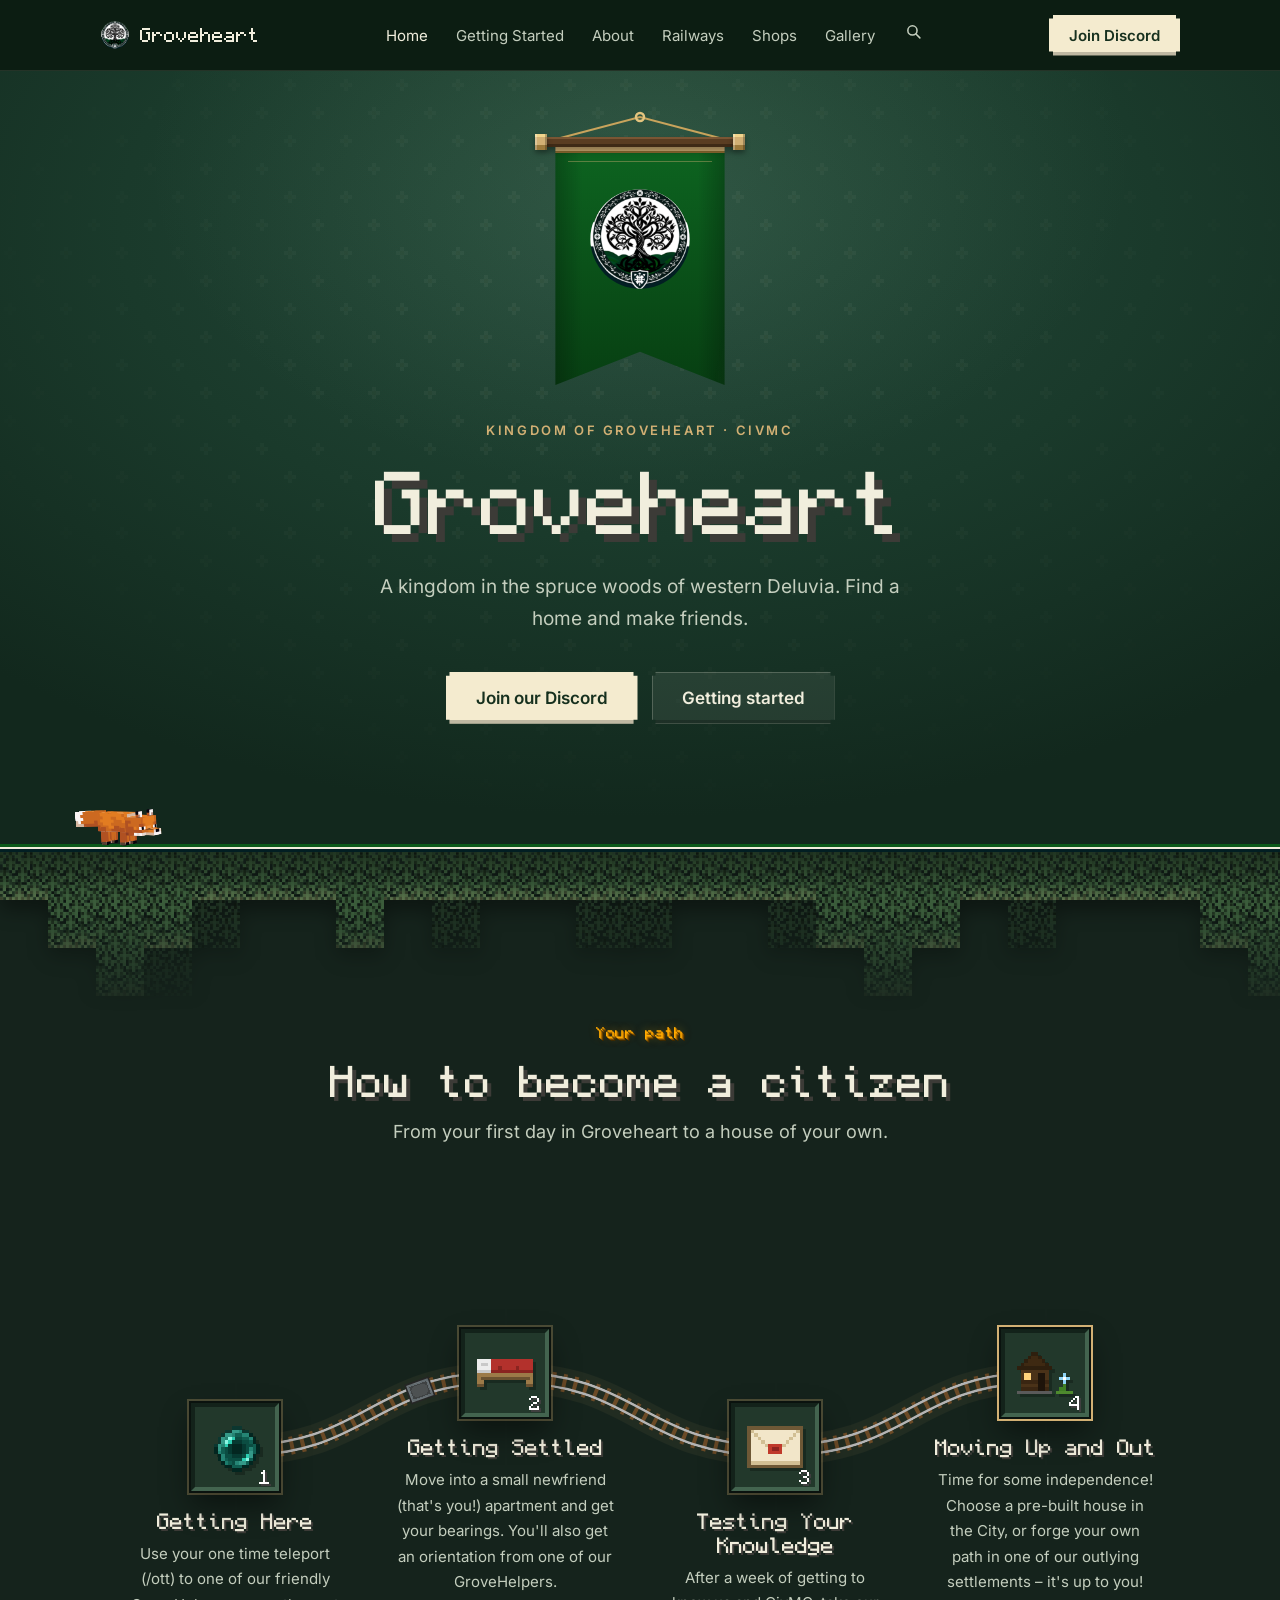
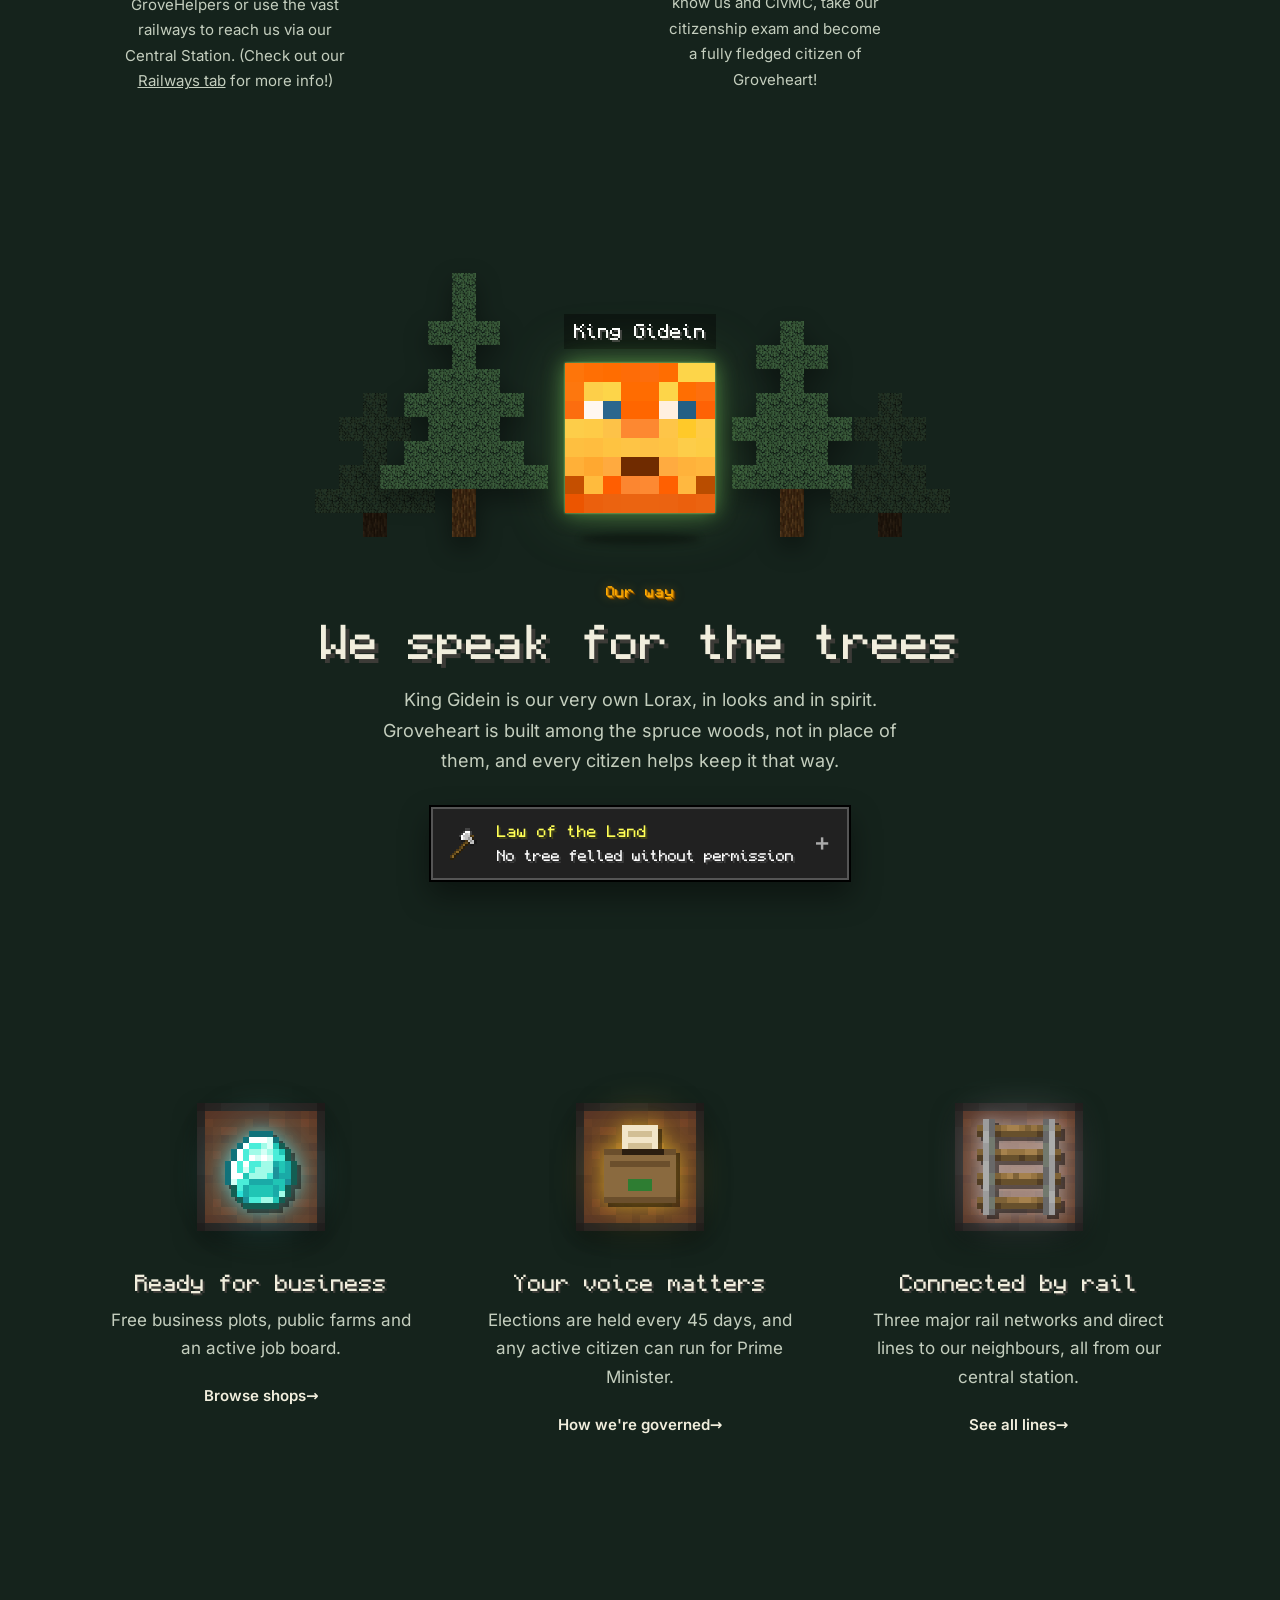
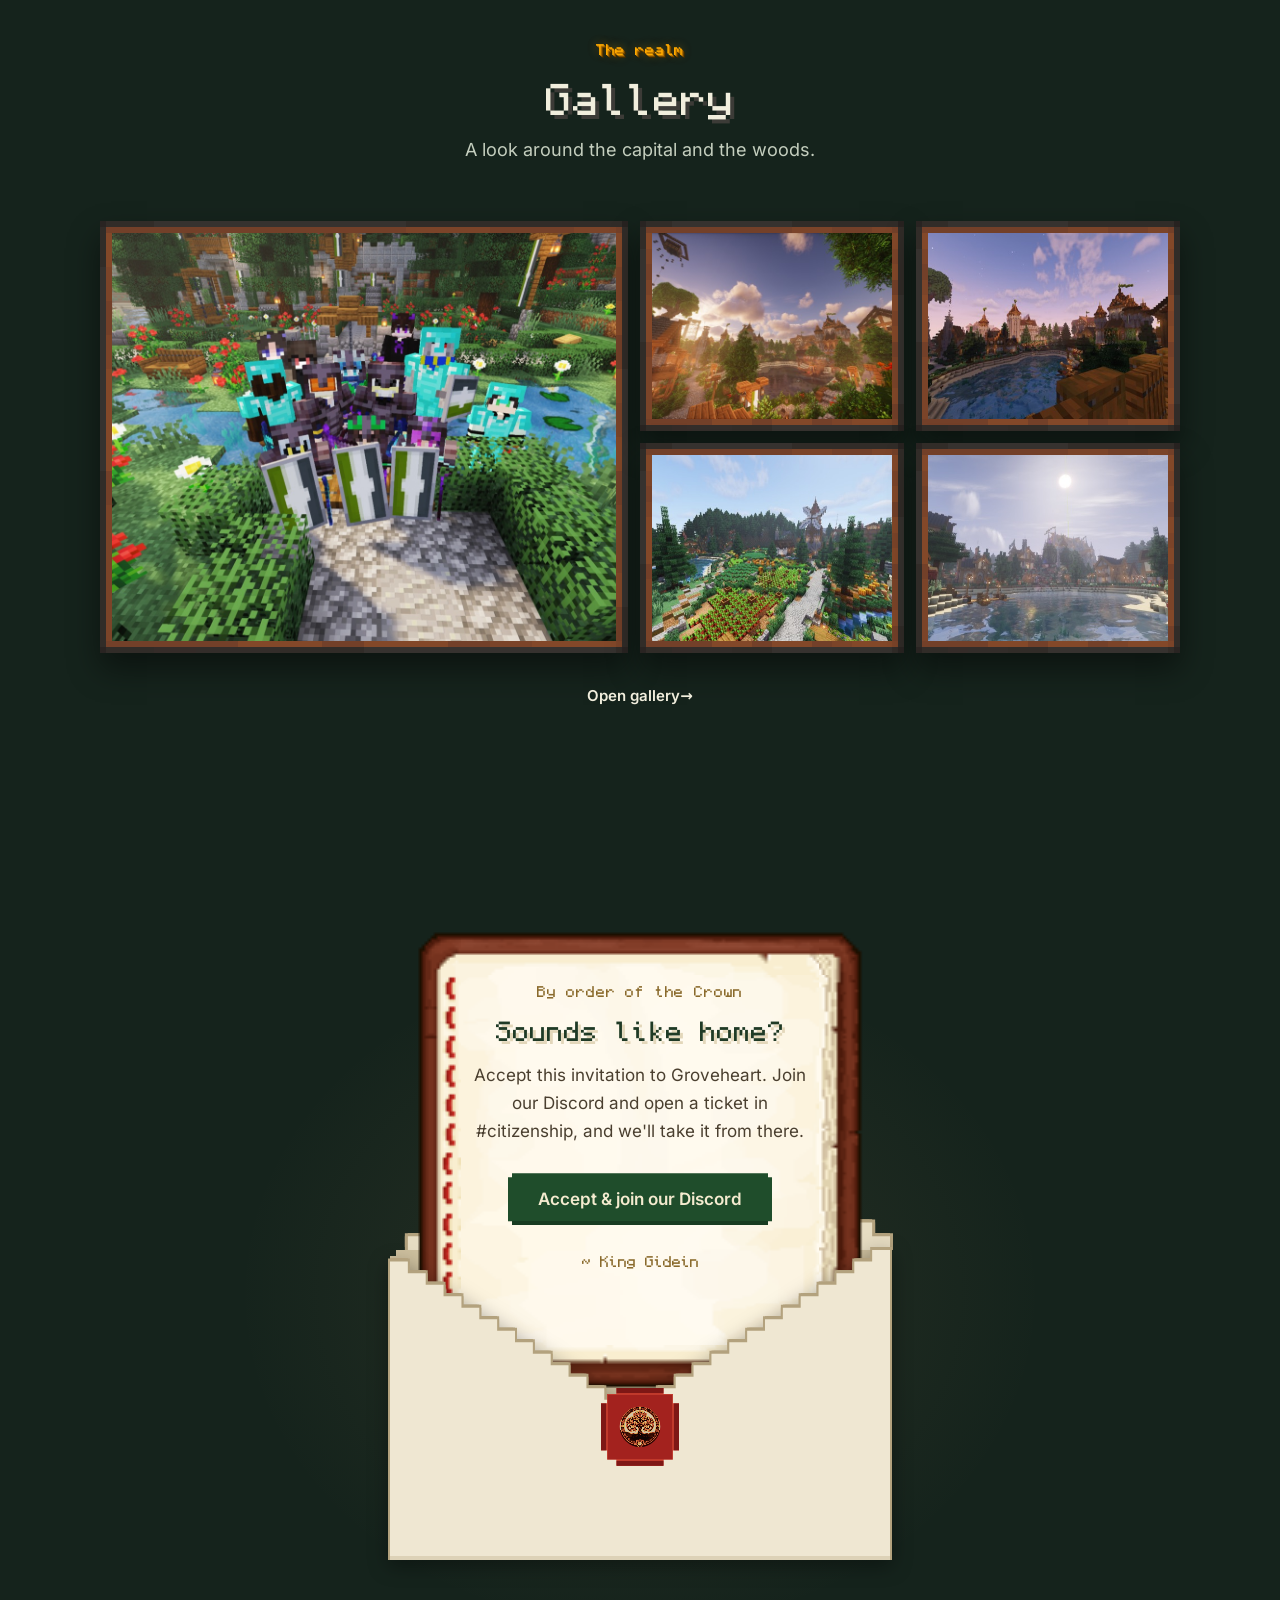
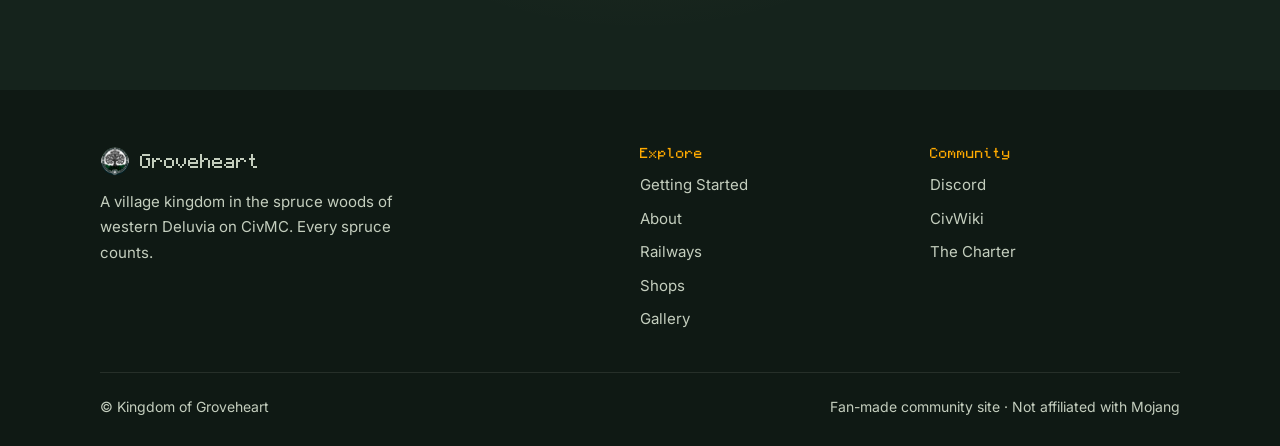
==== index.html @ 0c92341b "Keep the government titles on one line" ====
<!DOCTYPE html>
<html lang="en">
<head>
<meta charset="utf-8">
<meta name="viewport" content="width=device-width, initial-scale=1">
<title>Groveheart · CivMC kingdom in the spruce woods</title>
<meta name="description" content="Groveheart is a village kingdom in the spruce woods of western Deluvia on CivMC. Free housing, a friendly community and a place to call home.">
<link rel="canonical" href="https://groveheart.net/">
<meta property="og:type" content="website">
<meta property="og:site_name" content="Groveheart">
<meta property="og:title" content="Groveheart · CivMC kingdom in the spruce woods">
<meta property="og:description" content="Groveheart is a village kingdom in the spruce woods of western Deluvia on CivMC. Free housing, a friendly community and a place to call home.">
<meta property="og:url" content="https://groveheart.net/">
<meta property="og:image" content="https://groveheart.net/assets/gallery/48.jpg">
<meta property="og:image:alt" content="Citizens of Groveheart gathered in the capital">
<meta name="twitter:card" content="summary_large_image">
<meta name="theme-color" content="#12281D">
<script type="application/ld+json">{"@context": "https://schema.org", "@graph": [{"@type": "WebSite", "name": "Groveheart", "url": "https://groveheart.net/", "description": "Groveheart is a village kingdom in the spruce woods of western Deluvia on CivMC. Free housing, a friendly community and a place to call home."}, {"@type": "Organization", "name": "Kingdom of Groveheart", "url": "https://groveheart.net/", "logo": "https://groveheart.net/assets/emblem.png", "sameAs": ["https://discord.gg/m4mBRJGtxk"]}]}</script>
<link rel="icon" href="assets/emblem.png?v=100739d1">
<meta http-equiv="Content-Security-Policy" content="default-src 'self'; script-src 'self'; style-src 'self' 'unsafe-inline'; img-src 'self' data:; font-src 'self'; connect-src 'self'; object-src 'none'; base-uri 'self'; form-action 'none'; upgrade-insecure-requests">
<meta name="referrer" content="strict-origin-when-cross-origin">
<link rel="stylesheet" href="assets/css/site.css?v=cffdad64">
<link rel="stylesheet" href="assets/css/home.css?v=80ba9a70">
</head>
<body class="intro">

<nav>
  <div class="wrap">
    <a class="brand" href="./"><img src="assets/emblem.png?v=100739d1" alt="">Groveheart</a>
    <ul id="menu">
      <li><a href="./" aria-current="page">Home</a></li>
      <li><a href="getting-started">Getting Started</a></li>
      <li><a href="about">About</a></li>
      <li><a href="railways">Railways</a></li>
      <li><a href="shops">Shops</a></li>
      <li><a href="gallery">Gallery</a></li>
    </ul>
    <div class="nav-end">
      <a class="btn btn-cream btn-sm" href="https://discord.gg/m4mBRJGtxk">Join Discord</a>
      <button class="menu-toggle" type="button" aria-label="Menu" aria-expanded="false" aria-controls="menu"><span></span><span></span><span></span></button>
    </div>
  </div>
</nav>

<header class="hero">
  <div class="critters" aria-hidden="true"><img class="berries" src="assets/items/sweet_berries.png?v=984140e2" alt=""><div class="fox3d"></div></div>
  <div class="flag">
    <svg class="cord" viewBox="0 0 206 30" aria-hidden="true"><path d="M 12 30 L 103 6 L 194 30"/><circle cx="103" cy="6" r="4"/></svg>
    <div class="stick" aria-hidden="true"></div>
    <div class="swing"><div class="cloth"><div class="trim"></div><img src="assets/emblem.png?v=100739d1" alt="Groveheart emblem"></div></div>
  </div>
  <div class="wrap">
    <div class="eyebrow rise">Kingdom of Groveheart · CivMC</div>
    <h1 class="rise">Groveheart</h1>
    <p class="lead rise">A kingdom in the spruce woods of western Deluvia. Find a home and make friends.</p>
    <div class="btns rise">
      <a class="btn btn-cream" href="https://discord.gg/m4mBRJGtxk">Join our Discord</a>
      <a class="btn btn-ghost" href="getting-started">Getting started</a>
    </div>
  </div>
</header>
<div class="stripe" aria-hidden="true"></div>

<section class="has-canopy">
  <div class="canopy" aria-hidden="true"></div>
  <div class="wrap">
    <div class="section-head reveal">
      <div class="kicker">Your path</div>
      <h2>How to become a citizen</h2>
      <p>From your first day in Groveheart to a house of your own.</p>
    </div>

    <div class="road reveal" id="road">
      <svg class="trail" viewBox="0 0 1000 400" preserveAspectRatio="none" aria-hidden="true">
        <defs>
          <linearGradient id="trail-grad" x1="0" x2="1" y1="0" y2="0">
            <stop offset="0" stop-color="#D2B074" stop-opacity=".25"/>
            <stop offset=".5" stop-color="#D2B074"/>
            <stop offset="1" stop-color="#F4EBCF"/>
          </linearGradient>
          <mask id="rail-mask" maskUnits="userSpaceOnUse" x="-100" y="-100" width="1200" height="600">
            <path d="M 125 235 C 250 235, 250 165, 375 165 C 500 165, 500 235, 625 235 C 750 235, 750 165, 875 165" stroke="#fff" stroke-width="13" fill="none"/>
            <path d="M 125 235 C 250 235, 250 165, 375 165 C 500 165, 500 235, 625 235 C 750 235, 750 165, 875 165" stroke="#000" stroke-width="8" fill="none"/>
          </mask>
          <mask id="draw-mask" maskUnits="userSpaceOnUse" x="-100" y="-100" width="1200" height="600">
            <path class="draw" pathLength="1" d="M 125 235 C 250 235, 250 165, 375 165 C 500 165, 500 235, 625 235 C 750 235, 750 165, 875 165"/>
          </mask>
        </defs>
        <path id="trail-path" class="guide" d="M 125 235 C 250 235, 250 165, 375 165 C 500 165, 500 235, 625 235 C 750 235, 750 165, 875 165"/>
        <path class="ghost" d="M 125 235 C 250 235, 250 165, 375 165 C 500 165, 500 235, 625 235 C 750 235, 750 165, 875 165"/>
        <g mask="url(#draw-mask)">
          <path class="ties" d="M 125 235 C 250 235, 250 165, 375 165 C 500 165, 500 235, 625 235 C 750 235, 750 165, 875 165"/>
          <path class="rails" mask="url(#rail-mask)" d="M 125 235 C 250 235, 250 165, 375 165 C 500 165, 500 235, 625 235 C 750 235, 750 165, 875 165"/>
        </g>
        <g class="spark" id="minecart"></g>
      </svg>

      <div class="stop" style="left:12.5%;top:calc(235/400*100%)">
        <div class="node"><img class="item icon bob" src="assets/items/ender_pearl.png?v=2e05a961" alt=""></div>
        <h3>Getting Here</h3>
        <p>Use your one time teleport (/ott) to one of our friendly GroveHelpers or use the vast railways to reach us via our Central Station. (Check out our <a href="railways">Railways tab</a> for more info!)</p>
      </div>
      <div class="stop" style="left:37.5%;top:calc(165/400*100%)">
        <div class="node"><span class="icon bob" data-pix="bed"></span></div>
        <h3>Getting Settled</h3>
        <p>Move into a small newfriend (that's you!) apartment and get your bearings. You'll also get an orientation from one of our GroveHelpers.</p>
      </div>
      <div class="stop" style="left:62.5%;top:calc(235/400*100%)">
        <div class="node"><span class="icon bob" data-pix="letter"></span></div>
        <h3>Testing Your Knowledge</h3>
        <p>After a week of getting to know us and CivMC, take our citizenship exam and become a fully fledged citizen of Groveheart!</p>
      </div>
      <div class="stop" style="left:87.5%;top:calc(165/400*100%)">
        <div class="node"><span class="icon bob" data-pix="hut"></span></div>
        <h3>Moving Up and Out</h3>
        <p>Time for some independence! Choose a pre-built house in the City, or forge your own path in one of our outlying settlements &ndash; it's up to you!</p>
      </div>
    </div>
  </div>
</section>

<section class="lorax-sec" id="lorax">
  <div class="wrap lorax">
    <div class="grove reveal" aria-hidden="true">
      <div class="spruce far" data-shape="small" style="right:calc(50% + 205px)"></div>
      <div class="spruce" data-shape="tall" style="right:calc(50% + 92px)"></div>
      <div class="spruce" data-shape="medium" style="left:calc(50% + 92px)"></div>
      <div class="spruce far" data-shape="small" style="left:calc(50% + 190px)"></div>
      <div class="bob" style="display:grid;justify-items:center;gap:14px">
        <div class="nameplate">King Gidein</div>
        <img class="head" src="assets/items/gidein.png?v=e496a9be" alt="">
      </div>
      <div class="shadow"></div>
    </div>
    <div class="reveal" style="--d:.15s;display:flex;flex-direction:column;align-items:center">
      <div class="kicker">Our way</div>
      <h2>We speak for the trees</h2>
      <p class="muted">King Gidein is our very own Lorax, in looks and in spirit. Groveheart is built among the spruce woods, not in place of them, and every citizen helps keep it that way.</p>
      <div class="law">
        <button class="toast" type="button" aria-expanded="false" aria-controls="law-more">
          <img class="item" src="assets/items/iron_axe.png?v=aba84ee1" alt="">
          <span><span class="toast-title">Law of the Land</span><span class="toast-text">No tree felled without permission</span></span>
          <span class="toast-hint" aria-hidden="true">+</span>
        </button>
        <div class="tooltip" id="law-more">
          <div class="tt-title">Law of the Land</div>
          <p>Every tree is protected in Groveheart. Building, digging or renovating outside of your own house requires permission from the King &ndash; we want to keep Groveheart beautiful!</p>
          <p class="tt-foot">Groveheart Charter, Article III</p>
        </div>
      </div>
    </div>
  </div>
</section>

<section>
  <div class="wrap features">
    <div class="feature reveal">
      <div class="stage" style="--glow:rgba(93,224,230,.55)"><div class="frame"><img class="item" src="assets/items/diamond.png?v=2c9d0222" alt=""></div></div>
      <h3>Ready for business</h3>
      <p>Free business plots, public farms and an active job board.</p>
      <a class="link" href="shops">Browse shops</a>
    </div>
    <div class="feature reveal" style="--d:.12s">
      <div class="stage" style="--glow:rgba(232,185,35,.5)"><div class="frame"><span class="picon" data-pix="ballot"></span></div></div>
      <h3>Your voice matters</h3>
      <p>Elections are held every 45 days, and any active citizen can run for Prime Minister.</p>
      <a class="link" href="about#government">How we're governed</a>
    </div>
    <div class="feature reveal" style="--d:.24s">
      <div class="stage" style="--glow:rgba(210,215,225,.45)"><div class="frame"><img class="item" src="assets/items/rail.png?v=41440f07" alt=""></div></div>
      <h3>Connected by rail</h3>
      <p>Three major rail networks and direct lines to our neighbours, all from our central station.</p>
      <a class="link" href="railways">See all lines</a>
    </div>
  </div>
</section>

<section>
  <div class="wrap">
    <div class="section-head reveal">
      <div class="kicker">The realm</div>
      <h2>Gallery</h2>
      <p>A look around the capital and the woods.</p>
    </div>
    <div class="gallery reveal"><a class="map-tile" href="assets/gallery/48.jpg?v=54f1479c" data-lightbox><img src="assets/gallery/48.jpg?v=54f1479c" alt="Groveheart screenshot" loading="lazy"></a><a class="map-tile" href="assets/gallery/03.jpg?v=6a1b1839" data-lightbox><img src="assets/gallery/03-thumb.jpg?v=728bc469" alt="Groveheart screenshot" loading="lazy"></a><a class="map-tile" href="assets/gallery/06.jpg?v=81cf6f8a" data-lightbox><img src="assets/gallery/06-thumb.jpg?v=38f4330f" alt="Groveheart screenshot" loading="lazy"></a><a class="map-tile" href="assets/gallery/02.jpg?v=94695b4a" data-lightbox><img src="assets/gallery/02-thumb.jpg?v=c8a30675" alt="Groveheart screenshot" loading="lazy"></a><a class="map-tile" href="assets/gallery/04.jpg?v=93b2f1cf" data-lightbox><img src="assets/gallery/04-thumb.jpg?v=4d9e7e6f" alt="Groveheart screenshot" loading="lazy"></a></div>
    <div class="center"><a class="link" href="gallery">Open gallery</a></div>
  </div>
</section>

<section class="cta">
  <div class="wrap">
    <div class="invite reveal" id="invite">
      <div class="letter-clip"><div class="letter book">
        <div class="kicker">By order of the Crown</div>
        <h2>Sounds like home?</h2>
        <p>Accept this invitation to Groveheart. Join our Discord and open a ticket in #citizenship, and we'll take it from there.</p>
        <a class="btn btn-ink" href="https://discord.gg/m4mBRJGtxk">Accept &amp; join our Discord</a>
        <div class="sign">~ King Gidein</div>
      </div></div>
      <div class="envelope" aria-hidden="true">
        <div class="env-back"></div>
        <div class="env-pocket"><div class="pocket-shape"></div></div>
        <div class="flap"><div class="flap-shape"><div class="flap-face"></div></div></div>
        <div class="seal"><img src="assets/emblem.png?v=100739d1" alt=""></div>
      </div>
    </div>
  </div>
</section>

<footer>
  <div class="wrap">
    <div class="foot-grid">
      <div>
        <a class="brand" href="./"><img src="assets/emblem.png?v=100739d1" alt="">Groveheart</a>
        <p style="margin-top:12px;max-width:340px">A village kingdom in the spruce woods of western Deluvia on CivMC. Every spruce counts.</p>
      </div>
      <div>
        <h4>Explore</h4>
        <ul>
          <li><a href="getting-started">Getting Started</a></li>
          <li><a href="about">About</a></li>
          <li><a href="railways">Railways</a></li>
          <li><a href="shops">Shops</a></li>
          <li><a href="gallery">Gallery</a></li>
        </ul>
      </div>
      <div>
        <h4>Community</h4>
        <ul>
          <li><a href="https://discord.gg/m4mBRJGtxk">Discord</a></li>
          <li><a href="https://civwiki.org/wiki/Groveheart">CivWiki</a></li>
          <li><a href="https://docs.google.com/document/d/1GsnMtfS-tb5eFH0bBAYprmJq8tW-4tsJ6E7W6b62yhg/">The Charter</a></li>
        </ul>
      </div>
    </div>
    <div class="foot-bottom">
      <span>© Kingdom of Groveheart</span>
      <span>Fan-made community site · Not affiliated with Mojang</span>
    </div>
  </div>
</footer>

<script src="assets/js/site.js?v=0e5eb4f1"></script>
<script src="assets/js/gallery.js?v=25558426"></script>
<script src="assets/js/home.js?v=8bd251bc"></script>
</body>
</html>
---- assets/css/site.css ----
@font-face {
  font-family: "Monocraft";
  src: url(../fonts/Monocraft.ttf) format("truetype");
  font-display: swap;
}
@font-face { font-family: "Inter"; src: url(../fonts/inter-400.woff2) format("woff2"); font-weight: 400; font-display: swap; }
@font-face { font-family: "Inter"; src: url(../fonts/inter-500.woff2) format("woff2"); font-weight: 500; font-display: swap; }
@font-face { font-family: "Inter"; src: url(../fonts/inter-600.woff2) format("woff2"); font-weight: 600; font-display: swap; }
:root {
  --bg: #15231C;
  --bg-deep: #0F1914;
  --bg-hero: #12281D;
  --line: rgba(241,238,221,.10);
  --text: #F1EEDD;
  --muted: #C4CEBE;
  --path: #D2B074;
  --gold: #FFAA00;
  --cream: #F4EBCF;
  --ink: #16301E;
  --notch-sm: polygon(4px 0, calc(100% - 4px) 0, calc(100% - 4px) 4px, 100% 4px, 100% calc(100% - 4px), calc(100% - 4px) calc(100% - 4px), calc(100% - 4px) 100%, 4px 100%, 4px calc(100% - 4px), 0 calc(100% - 4px), 0 4px, 4px 4px);
  --notch: polygon(6px 0, calc(100% - 6px) 0, calc(100% - 6px) 6px, 100% 6px, 100% calc(100% - 6px), calc(100% - 6px) calc(100% - 6px), calc(100% - 6px) 100%, 6px 100%, 6px calc(100% - 6px), 0 calc(100% - 6px), 0 6px, 6px 6px);
}
* { box-sizing: border-box; }
html { scroll-behavior: smooth; }
body {
  margin: 0;
  overflow-x: clip;
  background: var(--bg);
  color: var(--text);
  font-family: Inter, system-ui, sans-serif;
  font-size: 17px;
  line-height: 1.7;
  -webkit-font-smoothing: antialiased;
}
h1, h2, h3 { font-family: Monocraft, monospace; font-weight: normal; line-height: 1.2; margin: 0; text-shadow: .1em .1em 0 #3C3B37; }
h3 { text-shadow: 2px 2px 0 #3C3B37; }
p { margin: 0; }
a { color: inherit; }
.wrap { max-width: 1120px; margin: 0 auto; padding: 0 20px; }
.narrow { max-width: 820px; }
svg.pix { shape-rendering: crispEdges; display: block; }
.item { image-rendering: pixelated; display: block; }
.muted { color: var(--muted); }
.mc { font-family: Monocraft, monospace; }

/* Dropped-item bob */
.bob { animation: bob 4s ease-in-out infinite; }
@keyframes bob { 0%, 100% { transform: translateY(0); } 50% { transform: translateY(-3px); } }
.shadow { width: 34px; height: 6px; margin: 0 auto 12px; background: rgba(0,0,0,.28); border-radius: 50%; }

/* Scroll reveal */
.reveal { opacity: 0; transform: translateY(28px); transition: opacity .8s ease, transform .8s cubic-bezier(.2,.8,.2,1); transition-delay: var(--d, 0s); }
.reveal.shown { opacity: 1; transform: none; }

/* Navigation */
nav { position: sticky; top: 0; background: rgba(10,28,16,.72); backdrop-filter: blur(12px); z-index: 10; border-bottom: 1px solid var(--line); }
nav .wrap { display: flex; align-items: center; justify-content: space-between; height: 70px; gap: 24px; }
.brand { display: flex; align-items: center; gap: 10px; font-family: Monocraft; font-size: 18px; text-decoration: none; }
.brand img { width: 30px; height: 30px; clip-path: circle(46%); }
nav ul { display: flex; gap: 28px; list-style: none; margin: 0; padding: 0; }
nav ul a, nav .btn, .brand { white-space: nowrap; }
nav ul a { text-decoration: none; font-size: 15px; color: var(--muted); transition: color .15s; }
nav ul a:hover, nav ul a[aria-current="page"] { color: var(--text); }
.nav-end { display: flex; align-items: center; gap: 12px; }
.menu-toggle { display: none; width: 44px; height: 44px; padding: 12px 10px; background: rgba(241,238,221,.08); border: 0; cursor: pointer; clip-path: var(--notch-sm); }
.menu-toggle span { display: block; height: 3px; background: var(--text); margin: 0 0 5px; }
.menu-toggle span:last-child { margin: 0; }

/* Buttons */
.btn {
  display: inline-flex; align-items: center; justify-content: center; gap: 10px;
  font: 600 17px Inter, sans-serif; padding: 16px 30px; clip-path: var(--notch-sm);
  text-decoration: none; cursor: pointer; border: 0; transition: background .15s, transform .1s;
  box-shadow: inset 0 -4px 0 rgba(0,0,0,.22);
}
.btn:active { transform: translateY(1px); }
.btn-sm { font-size: 15px; padding: 11px 20px; }
.btn-cream { background: var(--cream); color: var(--ink); }
.btn-cream:hover { background: #FFF6DC; }
.btn-ghost { background: rgba(241,238,221,.08); color: var(--text); box-shadow: inset 0 0 0 1px rgba(241,238,221,.22), inset 0 -4px 0 rgba(0,0,0,.2); }
.btn-ghost:hover { background: rgba(241,238,221,.14); }
.btn-ink { background: #1F4D2B; color: #F4EBCF; }
.btn-ink:hover { background: #276236; }
.btn:focus-visible, .link:focus-visible, .menu-toggle:focus-visible, .copy:focus-visible { outline: 3px solid var(--path); outline-offset: 3px; }
.btns { display: flex; gap: 14px; justify-content: center; flex-wrap: wrap; }

/* Hero backgrounds */
.hero, .page-hero {
  position: relative; text-align: center;
  background:
    radial-gradient(ellipse 55% 60% at 50% 12%, rgba(120,170,130,.16), transparent 70%),
    radial-gradient(ellipse 90% 90% at 50% 20%, #24493A, #1A3A2B 45%, var(--bg-hero) 85%);
}
.hero > *, .page-hero > * { position: relative; z-index: 1; }
/* Faint banner-style pixel pattern */
.hero::before, .page-hero::before {
  content: ""; position: absolute; inset: 0; pointer-events: none; opacity: .045;
  background: url("data:image/svg+xml,%3Csvg xmlns='http://www.w3.org/2000/svg' width='56' height='56' shape-rendering='crispEdges'%3E%3Cg fill='%23F1EEDD'%3E%3Crect x='12' y='8' width='4' height='4'/%3E%3Crect x='8' y='12' width='4' height='4'/%3E%3Crect x='16' y='12' width='4' height='4'/%3E%3Crect x='12' y='16' width='4' height='4'/%3E%3Crect x='40' y='36' width='4' height='4'/%3E%3Crect x='36' y='40' width='4' height='4'/%3E%3Crect x='44' y='40' width='4' height='4'/%3E%3Crect x='40' y='44' width='4' height='4'/%3E%3C/g%3E%3Crect x='12' y='12' width='4' height='4' fill='%23D2B074'/%3E%3Crect x='40' y='40' width='4' height='4' fill='%23D2B074'/%3E%3C/svg%3E") center top/56px;
  -webkit-mask: radial-gradient(ellipse 70% 80% at 50% 35%, #000 20%, transparent 80%);
          mask: radial-gradient(ellipse 70% 80% at 50% 35%, #000 20%, transparent 80%);
}
/* Flag colours as a divider */
.stripe { height: 8px; background: linear-gradient(#0B5A1A 0 43%, #F1EEDD 43% 57%, #021F23 57%); }

/* Sub-page header */
.page-hero { padding: 70px 0 80px; }
.page-hero .icon { width: 72px; height: 72px; margin: 0 auto 8px; }
.page-hero .shadow { width: 48px; height: 8px; margin-bottom: 22px; }
.page-hero h1 { font-size: clamp(36px, 6vw, 60px); margin-bottom: 16px; }
.page-hero .lead { max-width: 620px; margin: 0 auto; color: var(--muted); font-size: 20px; line-height: 1.6; }
.eyebrow { font-size: 13px; font-weight: 600; letter-spacing: .2em; text-transform: uppercase; color: var(--path); margin-bottom: 14px; }

/* Sections */
section { position: relative; padding: 100px 0; }
section.tight { padding: 70px 0; }
.section-head { text-align: center; max-width: 780px; margin: 0 auto 56px; }
.section-head h2 { font-size: clamp(28px, 4vw, 40px); margin-bottom: 12px; }
.section-head p { color: var(--muted); font-size: 18px; max-width: 660px; margin-left: auto; margin-right: auto; }
/* Small orange labels: a stepped 3D edge plus a soft glow */
.kicker { font-family: Monocraft; font-size: 14px; letter-spacing: .06em; color: var(--gold); text-shadow: 1px 1px 0 #C27A00, 2px 2px 0 #7A4B00, 3px 3px 0 #3F2A00, 0 0 10px rgba(255,170,0,.45), 0 0 22px rgba(255,140,0,.2); margin-bottom: 12px; }
.link { color: var(--text); text-decoration: none; font-weight: 600; font-size: 15px; }
.link:hover { color: var(--path); }
.link::after { content: " →"; display: inline-block; transition: transform .15s; }
.link:hover::after { transform: translateX(4px); }
.center { text-align: center; margin-top: 28px; }

/* Leaf canopy: an overgrown edge of spruce leaves with a few longer drapes. A darker,
   shifted copy of the texture behind the leaves fills the holes like fancy leaves do,
   and on .deep columns it hangs one block lower than the front leaves. */
.has-canopy { padding-top: 170px; }
.canopy { position: absolute; left: 0; right: 0; top: 0; height: 160px; pointer-events: none; overflow: hidden;
          filter: drop-shadow(0 10px 10px rgba(0,0,0,.45));
          -webkit-mask: linear-gradient(#000 56px, transparent 160px); mask: linear-gradient(#000 56px, transparent 160px); }
.canopy i { position: absolute; top: 0; width: 48px; }
.canopy i::before, .canopy i::after { content: ""; position: absolute; inset: 0; }
.canopy i::before {
  background: url(../blocks/spruce_leaves.png) 24px 21px/48px, #34543A; background-blend-mode: multiply;
  -webkit-mask: url(../blocks/spruce_leaves.png) 24px 21px/48px; mask: url(../blocks/spruce_leaves.png) 24px 21px/48px;
}
.canopy i::after {
  background:
    linear-gradient(rgba(6,14,9,.5), transparent 40px),
    linear-gradient(transparent calc(100% - 16px), rgba(255,222,160,.16)),
    url(../blocks/spruce_leaves.png) 0 0/48px, #619961;
  background-blend-mode: normal, normal, multiply;
  -webkit-mask: url(../blocks/spruce_leaves.png) 0 0/48px; mask: url(../blocks/spruce_leaves.png) 0 0/48px;
}
.canopy i.deep::after { bottom: 48px; }

/* Inventory slot */
.node {
  width: 88px; height: 88px; display: grid; place-items: center; position: relative; flex: none;
  background: #3B3F3C; border: 4px solid; border-color: #202321 #5C625E #5C625E #202321;
  box-shadow: 0 0 0 2px #0A120E, 0 12px 26px rgba(0,0,0,.4);
}
.node .icon { display: block; width: 56px; height: 56px; filter: drop-shadow(3px 3px 0 rgba(0,0,0,.25)); }
.node.sm { width: 64px; height: 64px; }
.node.sm .icon { width: 38px; height: 38px; }

/* Item frame */
.frame {
  position: relative; width: 128px; height: 128px; display: grid; place-items: center;
  box-shadow: 0 10px 22px rgba(0,0,0,.35);
}
/* Only the wooden frame is dimmed, so the item inside keeps its full colour */
.frame::before {
  content: ""; position: absolute; inset: 0; image-rendering: pixelated;
  background: url(../blocks/item_frame.png) 0 0/100% 100%; filter: brightness(.8) saturate(.85);
}

/* Map in an item frame */
.map-tile {
  display: grid; place-items: center; color: #6B5A3A; font: 14px Monocraft, monospace; transition: transform .3s; overflow: hidden;
  border: 12px solid transparent; border-image: url(../blocks/item_frame.png) 2 stretch; image-rendering: pixelated;
  background: url(../blocks/map_background.png) center/140% 140%; box-shadow: 0 16px 30px rgba(0,0,0,.45);
}
.map-tile:hover { transform: scale(1.015); }
.map-tile img { width: 100%; height: 100%; object-fit: cover; image-rendering: auto; display: block; }

/* Book page */
.book {
  color: #2B2014; border: 45px solid transparent; border-image: url(../blocks/book_page.png) 15 fill stretch; padding: 0 4px;
}
.book h2, .book h3 { color: #1F3A25; text-shadow: 3px 3px 0 #E3D7BA; }
.book h3 { text-shadow: 2px 2px 0 #E3D7BA; }
.book p, .book li { color: #4A3F2F; font-size: 17px; line-height: 1.65; }
.book .kicker { color: #8A6A2C; text-shadow: none; }

/* Advancement toast and tooltip */
.law { position: relative; display: inline-block; }
.toast {
  font: inherit; cursor: pointer; text-align: left; color: inherit;
  display: inline-flex; align-items: center; gap: 16px; padding: 12px 18px 12px 14px;
  background: #212121; border: 2px solid #000; box-shadow: inset 0 0 0 2px #555, 0 14px 30px rgba(0,0,0,.4);
}
.toast img { width: 36px; height: 36px; }
.toast:hover { box-shadow: inset 0 0 0 2px #8B8B8B, 0 14px 30px rgba(0,0,0,.4); }
.toast:focus-visible { outline: 2px solid #FFFF55; outline-offset: 3px; }
.toast-title { display: block; font-family: Monocraft; font-size: 15px; color: #FFFF55; text-shadow: 2px 2px 0 #3F3F15; }
.toast-text { display: block; font-family: Monocraft; font-size: 14px; color: #fff; text-shadow: 2px 2px 0 #3F3F3F; }
.toast-hint { font-family: Monocraft; font-size: 22px; color: #AAAAAA; margin-left: 6px; transition: transform .2s; }
.law.open .toast-hint { transform: rotate(45deg); }
.tooltip {
  position: absolute; left: 50%; top: calc(100% + 10px); width: min(420px, 86vw); z-index: 5; text-align: left;
  padding: 12px 14px; background: rgba(16,0,16,.94); border: 2px solid; border-image: linear-gradient(#5000FF, #28007F) 1;
  box-shadow: 0 0 0 2px rgba(16,0,16,.94), 0 18px 40px rgba(0,0,0,.5);
  opacity: 0; transform: translate(-50%, -6px); pointer-events: none; transition: opacity .2s, transform .2s;
}
.law.open .tooltip { opacity: 1; transform: translate(-50%, 0); pointer-events: auto; }
.tooltip p { font-family: Monocraft; font-size: 13px; line-height: 1.55; color: #E0E0E0; margin: 6px 0 0; }
.tt-title { font-family: Monocraft; font-size: 15px; color: #FFFF55; text-shadow: 2px 2px 0 #3F3F15; }
.tooltip .tt-foot { color: #7F7FFF; font-size: 12px; }

/* Coordinates */
.coords { display: inline-flex; align-items: center; gap: 10px; font-family: Monocraft; font-size: 15px; color: var(--text);
          background: rgba(0,0,0,.35); padding: 6px 8px 6px 12px; clip-path: var(--notch-sm); }
.copy { font: 12px Monocraft, monospace; color: var(--ink); background: var(--path); border: 0; padding: 4px 8px; cursor: pointer; clip-path: var(--notch-sm); }
.copy.done { background: #7FBF5A; }

/* Minecraft-styled table */
.mc-table { width: 100%; border-collapse: separate; border-spacing: 0 6px; font-size: 16px; }
.mc-table th { font: 13px Monocraft, monospace; color: var(--gold); text-align: left; padding: 0 16px 4px; letter-spacing: .04em; }
.mc-table td { background: rgba(241,238,221,.04); padding: 14px 16px; }
.mc-table td:first-child { font-family: Monocraft; }
.mc-table tr td:first-child { box-shadow: inset 3px 0 0 var(--path); }
.mc-table .num { font-family: Monocraft; color: var(--muted); white-space: nowrap; }
.table-scroll { overflow-x: auto; }

/* Icon + text list */
.icon-list { display: grid; grid-template-columns: repeat(auto-fit, minmax(240px, 1fr)); gap: 28px 36px; }
.icon-list > div { display: flex; gap: 16px; align-items: flex-start; }
.icon-list h3 { font-size: 17px; margin-bottom: 6px; }
.icon-list p { color: var(--muted); font-size: 16px; }
/* Government extras: wide enough columns that each title stays on one line */
.gov-extra { grid-template-columns: repeat(auto-fit, minmax(300px, 1fr)); }
.gov-extra h3 { font-size: 16px; white-space: nowrap; }

/* Channel chips */
.chips { display: flex; flex-wrap: wrap; gap: 10px; justify-content: center; }
.chip { font: 14px Monocraft, monospace; background: rgba(88,101,242,.16); color: #C9CDFB; padding: 6px 12px; clip-path: var(--notch-sm); }

/* Quest log */
.quest { list-style: none; margin: 0; padding: 0; position: relative; }
.quest::before { content: ""; position: absolute; left: 31px; top: 40px; bottom: 60px; width: 2px;
                 background: linear-gradient(rgba(210,176,116,.2), #D2B074, rgba(244,235,207,.8)); }
.quest li { display: flex; gap: 28px; align-items: flex-start; margin-bottom: 44px; position: relative; }
.quest li:last-child { margin-bottom: 0; }
.quest .num { font: 13px Monocraft, monospace; color: var(--gold); text-shadow: 1px 1px 0 #C27A00, 2px 2px 0 #7A4B00, 3px 3px 0 #3F2A00, 0 0 10px rgba(255,170,0,.45), 0 0 22px rgba(255,140,0,.2); }
.quest h3 { font-size: 21px; margin: 4px 0 10px; }
.quest p { color: var(--muted); font-size: 17px; max-width: 620px; }
.quest p a { color: var(--path); }
.quest .coords, .quest .chip { margin: 2px 0; }

/* Book content */
.book h2 { font-size: clamp(24px, 3vw, 30px); margin: 4px 0 12px; }
.book ul, .book ol { padding-left: 1.2em; margin: 14px 0; }
.book li + li { margin-top: 8px; }
.book-foot { margin-top: 14px; font-size: 15px; }
.book a:not(.btn) { color: #1F4D2B; font-weight: 600; }
.book + .center { margin-top: 40px; }
.book .chip { background: rgba(31,77,43,.12); color: #1F4D2B; }

/* Stats row */
.stats { display: grid; grid-template-columns: repeat(auto-fit, minmax(150px, 1fr)); gap: 36px 24px; text-align: center; }
.stat .node { margin: 0 auto 16px; }
.stat .label { font-size: 12px; letter-spacing: .14em; text-transform: uppercase; color: var(--muted); margin-bottom: 4px; }
.stat .value { font: 17px Monocraft, monospace; }

/* Cabinet */
.ministers { display: grid; grid-template-columns: repeat(3, minmax(0, 1fr)); gap: 36px; margin-bottom: 64px; }
.minister { padding-left: 20px; box-shadow: inset 3px 0 0 var(--path); }
.minister h3 { font-size: clamp(15px, 1.6vw, 20px); margin-bottom: 8px; white-space: nowrap; }
.offices { list-style: none; margin: 0; padding: 0; display: grid; gap: 12px; }
.offices li { color: var(--muted); font-size: 15px; }
.offices b { display: block; margin-bottom: 2px; font: 14px Monocraft, monospace; color: var(--text); }

/* Timeline */
.timeline { list-style: none; margin: 0; padding: 0; position: relative; }
.timeline::before { content: ""; position: absolute; left: 132px; top: 8px; bottom: 8px; width: 2px; background: rgba(210,176,116,.35); }
.timeline li { display: grid; grid-template-columns: 112px 1fr; gap: 44px; margin-bottom: 34px; position: relative; }
.timeline li::before { content: ""; position: absolute; left: 127px; top: 6px; width: 12px; height: 12px; background: var(--path); box-shadow: 0 0 0 4px var(--bg); }
.timeline .date { font: 13px Monocraft, monospace; color: var(--gold); text-align: right; padding-top: 2px; white-space: nowrap; }
.timeline h3 { font-size: 19px; margin-bottom: 6px; }
.timeline p { color: var(--muted); font-size: 16px; }

/* CivNav teaser, styled after the mod's own UI */
.mod { display: grid; grid-template-columns: 1fr 1.05fr; gap: 64px; align-items: center; max-width: 1000px; margin: 0 auto; }
.mod h2 { font-size: clamp(34px, 5vw, 52px); margin-bottom: 16px; }
.mod-body > p { color: var(--muted); max-width: 480px; }
.mod-features { list-style: none; margin: 22px 0 0; padding: 0; display: grid; gap: 10px; }
.mod-features li { display: flex; gap: 12px; align-items: center; }
.mod-features li::before { content: ""; width: 8px; height: 8px; background: #5FB8E8; flex: none; }
.mod-note { margin-top: 24px; font-size: 15px; }
.mod-note a { color: var(--path); }

.civnav {
  font-family: Monocraft, monospace; color: #F2F4F6; background: #1F2A36;
  border: 2px solid #6CB4E0; box-shadow: 0 30px 60px rgba(0,0,0,.45), 0 0 0 6px rgba(108,180,224,.08);
}
.cn-head { display: flex; justify-content: space-between; align-items: flex-start; padding: 18px 20px 16px; border-bottom: 2px solid #3E5A74; }
.cn-logo { font-size: 20px; }
.cn-logo b { font-weight: normal; color: #6CC4F0; }
.cn-ver { font-size: 14px; color: #C9D1D9; }
.cn-by { font-size: 13px; color: #9AA6B2; margin-top: 4px; }
.cn-button { font-size: 14px; background: #8E3340; border: 2px solid #1A1A1A; padding: 6px 18px; }
.cn-label { font-size: 13px; color: #9AA6B2; text-transform: uppercase; letter-spacing: .04em; padding: 16px 20px 8px; }
.cn-route { list-style: none; margin: 0; padding: 0 20px; display: grid; gap: 6px; }
.cn-route li { display: flex; justify-content: space-between; gap: 12px; font-size: 13px; background: #25323F; padding: 9px 12px; }
.cn-route li span:first-child { display: flex; align-items: center; gap: 10px; }
.cn-route li span:first-child::before { content: ""; width: 10px; height: 10px; background: var(--c); flex: none; }
.cn-route li span:last-child { color: #C9D1D9; white-space: nowrap; }
.cn-stats { display: grid; grid-template-columns: 1fr 1fr; gap: 6px; padding: 14px 20px 20px; }
.cn-stats div { background: #25323F; padding: 8px 12px; }
.cn-stats span { display: block; font-size: 11px; color: #9AA6B2; text-transform: uppercase; }
.cn-stats b { font-weight: normal; font-size: 15px; }
.cn-blue { color: #6CC4F0; }
.cn-green { color: #5EE68A; }

/* Rail networks */
.network { padding-top: 60px; padding-bottom: 60px; }
.how { display: flex; flex-wrap: wrap; justify-content: center; gap: 12px 32px; margin-top: 22px; }
.how .label { display: block; font-size: 12px; letter-spacing: .12em; text-transform: uppercase; color: var(--muted); margin-bottom: 6px; }
.how code { font: 15px Monocraft, monospace; color: var(--text); background: rgba(0,0,0,.35); padding: 6px 12px; clip-path: var(--notch-sm); }
.rail-table td:nth-child(2) { color: var(--path); }
.rail-table td:last-child { width: 1%; text-align: right; }
.rail-table small { font: 13px Inter, sans-serif; color: var(--muted); margin-left: 6px; }
.rail-table th { white-space: nowrap; }
.rail-table td.note-cell { color: var(--muted); font: 15px Inter, sans-serif; text-align: left; }
.rail-table tr .note-cell { box-shadow: inset 3px 0 0 var(--path); }
.rail-table tr.district-row td { background: none; box-shadow: none; text-align: left; padding: 22px 16px 4px; font: 15px Monocraft, monospace; color: var(--c); }

/* Shop directory */
.shop-list { display: grid; grid-template-columns: repeat(auto-fill, minmax(320px, 1fr)); gap: 36px; }
.shop { display: flex; gap: 20px; align-items: flex-start; }
.shop h3 { font-size: 19px; }
.shop .coords { margin: 10px 0 6px; font-size: 13px; }
.shop ul { list-style: none; margin: 8px 0 0; padding: 0; display: grid; gap: 4px; font-size: 15px; }
.shop li { display: flex; justify-content: space-between; gap: 12px; border-bottom: 1px dashed var(--line); padding-bottom: 4px; }
.shop li .mc { color: var(--path); font-size: 14px; white-space: nowrap; }
.empty { grid-column: 1 / -1; text-align: center; max-width: 520px; margin: 0 auto; }
.empty .node { margin: 0 auto 22px; }
.empty h3 { font-size: 20px; margin-bottom: 10px; }

/* Photo grid */
.photo-grid { display: grid; grid-template-columns: repeat(auto-fill, minmax(300px, 1fr)); gap: 24px; }
.photo-grid figure { margin: 0; }
.photo-grid .map-tile { aspect-ratio: 4 / 3; }
.photo-grid figcaption { font-size: 14px; color: var(--muted); margin-top: 10px; text-align: center; }

/* List filter (styled like the creative inventory search bar) */
[hidden] { display: none !important; }
.filter { max-width: 520px; margin: 36px auto 0; text-align: center; }
.filter input, .search input {
  width: 100%; font: 16px Monocraft, monospace; color: #fff; background: #0E1812; padding: 14px 16px;
  border: 2px solid #5C625E; outline: none; border-radius: 0; -webkit-appearance: none; appearance: none;
}
.filter input::placeholder, .search input::placeholder { color: #6F776F; }
.filter input:focus, .search input:focus { border-color: var(--path); }
.filter-empty { margin-top: 14px; color: var(--muted); font-size: 15px; }
.shop-list + .filter, .filter + .shop-list { margin-top: 36px; }

/* Site search */
.search-toggle { display: flex; padding: 2px; background: none; border: 0; color: var(--muted); cursor: pointer; transition: color .15s; }
.search-toggle svg { width: 17px; height: 17px; }
.search-toggle:hover { color: var(--text); }
.search-toggle:focus-visible { outline: 2px solid var(--path); outline-offset: 3px; }
nav.open .search-toggle { padding: 12px 0; }

.search {
  position: fixed; inset: 0; z-index: 50; padding: 12vh 20px 20px;
  background: rgba(6,9,7,.6); backdrop-filter: blur(8px); -webkit-backdrop-filter: blur(8px);
  opacity: 0; transition: opacity .15s ease;
}
.search.visible { opacity: 1; }
.search-box {
  max-width: 600px; margin: 0 auto; font-family: Inter, system-ui, sans-serif;
  background: rgba(22,27,23,.96); border: 1px solid rgba(241,238,221,.08); border-radius: 16px;
  box-shadow: 0 24px 70px rgba(0,0,0,.55), 0 0 0 1px rgba(0,0,0,.4);
  overflow: hidden; transform: translateY(-8px) scale(.98); transition: transform .15s ease;
}
.search.visible .search-box { transform: none; }
.search-field { display: flex; align-items: center; gap: 12px; padding: 16px 18px; border-bottom: 1px solid rgba(241,238,221,.07); }
.search-field > svg { width: 19px; height: 19px; color: var(--muted); flex: none; }
.search-field input {
  flex: 1; min-width: 0; font: 17px Inter, system-ui, sans-serif; color: var(--text);
  background: none; border: 0; outline: none; padding: 2px 0; -webkit-appearance: none; appearance: none;
}
.search-field input::placeholder { color: #737B73; }
.search-field input::-webkit-search-cancel-button { display: none; }
.search kbd {
  font: 500 11px Inter, sans-serif; color: var(--muted); background: rgba(241,238,221,.06);
  border: 1px solid rgba(241,238,221,.1); border-radius: 5px; padding: 2px 6px;
}
.search-results { list-style: none; margin: 0; padding: 8px; max-height: 50vh; overflow-y: auto; }
.search-results:empty { display: none; }
.search-results a {
  display: flex; align-items: center; justify-content: space-between; gap: 16px;
  padding: 10px 12px; border-radius: 10px; text-decoration: none; transition: background .1s;
}
.search-results a:hover, .search-results a.active { background: rgba(241,238,221,.06); }
.search-results a.active { box-shadow: inset 2px 0 0 var(--path); }
.result-text { min-width: 0; }
.result-text strong { display: block; font-weight: 600; font-size: 15px; color: var(--text); }
.result-text span { display: block; font-size: 13px; color: var(--muted); white-space: nowrap; overflow: hidden; text-overflow: ellipsis; margin-top: 1px; }
.result-type { flex: none; font-size: 12px; color: #8C948B; background: rgba(241,238,221,.05); padding: 3px 9px; border-radius: 99px; }
.search-empty { padding: 26px 20px; text-align: center; color: var(--muted); font-size: 14px; }
.search-foot { display: flex; gap: 18px; justify-content: flex-end; padding: 10px 16px; border-top: 1px solid rgba(241,238,221,.07); font-size: 12px; color: #737B73; }
.search-foot kbd { margin-right: 3px; }
@media (max-width: 520px) {
  .search { padding-top: 70px; }
  .search-foot, .search-field kbd { display: none; }
}

/* Photo viewer */
.lightbox { position: fixed; inset: 0; z-index: 60; display: grid; place-items: center; background: rgba(5,8,6,.94); padding: 56px 72px; }
.lightbox figure { margin: 0; max-width: 100%; max-height: 100%; text-align: center; }
.lightbox img { max-width: 100%; max-height: calc(100vh - 140px); display: block; margin: 0 auto; box-shadow: 0 20px 60px rgba(0,0,0,.6); }
.lightbox figcaption { margin-top: 12px; color: var(--muted); font-size: 15px; }
.lightbox button { position: absolute; background: rgba(241,238,221,.08); color: var(--text); border: 0; cursor: pointer;
                   width: 48px; height: 48px; border-radius: 50%; font: 30px/1 Inter, sans-serif; transition: background .15s; }
.lightbox button:hover { background: rgba(241,238,221,.18); }
.lightbox button:focus-visible { outline: 2px solid var(--path); outline-offset: 3px; }
.lb-close { top: 16px; right: 16px; }
.lb-prev { left: 16px; top: 50%; transform: translateY(-50%); }
.lb-next { right: 16px; top: 50%; transform: translateY(-50%); }
.lb-count { position: absolute; bottom: 18px; left: 50%; transform: translateX(-50%); font-size: 13px; color: var(--muted); }
@media (max-width: 600px) {
  .lightbox { padding: 60px 12px; }
  .lb-prev, .lb-next { top: auto; bottom: 10px; transform: none; }
}

/* Footer */
footer { background: var(--bg-deep); padding: 56px 0 28px; font-size: 15px; color: var(--muted); }
.foot-grid { display: grid; grid-template-columns: 2fr 1fr 1fr; gap: 40px; margin-bottom: 40px; }
.foot-grid h4 { font: 13px Monocraft, monospace; color: var(--gold); margin: 0 0 12px; font-weight: normal; }
.foot-grid ul { list-style: none; margin: 0; padding: 0; display: grid; gap: 8px; }
.foot-grid a { text-decoration: none; }
.foot-grid a:hover { color: var(--text); }
.foot-bottom { display: flex; justify-content: space-between; gap: 16px; flex-wrap: wrap; font-size: 14px; border-top: 1px solid var(--line); padding-top: 22px; }

/* Responsive */
@media (max-width: 860px) {
  nav ul { display: none; }
  .menu-toggle { display: block; }
  nav.open ul {
    display: grid; gap: 0; position: absolute; left: 0; right: 0; top: 70px;
    background: rgba(10,28,16,.97); border-bottom: 1px solid var(--line); padding: 8px 20px 16px;
  }
  nav.open ul a { display: block; padding: 12px 0; font-size: 17px; border-bottom: 1px solid var(--line); }
  .foot-grid { grid-template-columns: 1fr 1fr; }
  .ministers { grid-template-columns: 1fr; }
  .mod { grid-template-columns: 1fr; gap: 40px; }
  .foot-grid > :first-child { grid-column: span 2; }
}
@media (max-width: 520px) {
  .nav-end .btn { display: none; }
  .timeline::before { left: 5px; }
  .timeline li { grid-template-columns: 1fr; gap: 4px; padding-left: 30px; }
  .timeline li::before { left: 0; }
  .timeline .date { text-align: left; }
  .mc-table { font-size: 15px; }
}
@media (prefers-reduced-motion: reduce) {
  *, *::before, *::after { animation: none !important; transition: none !important; }
  .reveal { opacity: 1 !important; transform: none !important; }
  html { scroll-behavior: auto; }
}
---- assets/css/home.css ----
/* Hero */
.hero { padding: 40px 0 120px; }
.eyebrow { margin: 34px 0 14px; }
.hero h1 { font-size: clamp(42px, 8.5vw, 80px); display: inline-block; }
.hero .lead { max-width: 560px; margin: 20px auto 36px; color: var(--muted); font-size: 19px; }

/* Fox */
.hero > .critters { position: absolute; left: 0; right: 0; bottom: 0; height: 90px; z-index: 2; pointer-events: none; perspective: 1200px; perspective-origin: 50% 100%; }
.fox3d, .fox3d div { position: absolute; left: 0; top: 0; width: 0; height: 0; transform-style: preserve-3d; }
.fox3d { top: auto; bottom: 0; }
.fox3d i { position: absolute; left: 0; top: 0; transform-origin: 0 0; image-rendering: pixelated;
           background: url(../items/fox.png) 0 0/144px 96px; }
.fox3d .swing { animation: legswing .42s ease-in-out infinite alternate; }
.fox3d .swing.alt { animation-delay: -.42s; }
@keyframes legswing { from { transform: rotateX(28deg); } to { transform: rotateX(-28deg); } }
.fox3d.eating .swing { animation: none; }
.fox3d.eating .nod { animation: nod .5s ease-in-out infinite alternate; }
@keyframes nod { from { transform: rotateX(28deg); } to { transform: rotateX(40deg); } }
.fox3d .nod { transition: transform .3s; }
.berries { position: absolute; bottom: 2px; width: 26px; height: 26px; image-rendering: pixelated; opacity: 0; transition: opacity .3s, transform .6s; }
.berries.show { opacity: 1; }
.berries.gone { opacity: 0; transform: scale(.3); }

/* Banner */
.flag { width: 206px; margin: 0 auto; }
.cord { display: block; width: 100%; height: 30px; margin-bottom: -4px; overflow: visible; }
.cord path { fill: none; stroke: #C9A45C; stroke-width: 2; }
.cord circle { fill: none; stroke: #E3C47E; stroke-width: 2.5; }
.stick {
  height: 10px; margin: 0 8px; position: relative; z-index: 2;
  background: linear-gradient(#7A5634 0 2px, #5A3D22 2px 7px, #3F2A16 7px);
  box-shadow: 0 4px 6px rgba(0,0,0,.35);
}
/* Brass end caps */
.stick::before, .stick::after {
  content: ""; position: absolute; top: -3px; width: 12px; height: 16px;
  background: linear-gradient(#F1D48C 0 3px, #D2B074 3px 11px, #9C7A3C 11px);
  box-shadow: inset 2px 0 0 rgba(255,255,255,.25), inset -2px 0 0 rgba(0,0,0,.25), 0 3px 5px rgba(0,0,0,.35);
}
.stick::before { left: -10px; } .stick::after { right: -10px; }
.flag .swing { transform-origin: top center; animation: swing 7s ease-in-out infinite; }
.cloth {
  position: relative; width: 180px; margin: 0 auto; padding: 38px 0 92px; transform-origin: top center;
  background:
    linear-gradient(90deg, rgba(0,0,0,.28), transparent 18%, transparent 82%, rgba(0,0,0,.28)),
    linear-gradient(#0D6420, #073F12);
  clip-path: polygon(3% 0, 97% 0, 97% 100%, 50% 86%, 3% 100%);
  animation: tails 4.5s ease-in-out infinite;
}
.cloth::after {
  content: ""; position: absolute; inset: 0; pointer-events: none;
  background: linear-gradient(100deg, transparent 35%, rgba(255,255,255,.10) 48%, transparent 62%) 0 0/300% 100%;
  animation: sheen 6s ease-in-out infinite;
}
.cloth .trim { position: absolute; left: 0; right: 0; top: 0; height: 6px; background: linear-gradient(#D2B074 0 4px, #8A6A30 4px); }
.cloth .trim::after { content: ""; position: absolute; left: 10%; right: 10%; top: 14px; height: 1px; background: rgba(210,176,116,.4); }
.cloth img { position: relative; width: 108px; height: 108px; clip-path: circle(46%); margin: 0 auto; display: block; }
@keyframes tails {
  0%, 100% { clip-path: polygon(3% 0, 97% 0, 97% 100%, 50% 86%, 3% 100%); }
  33%      { clip-path: polygon(3% 0, 97% 0, 100% 97%, 50% 87%, 1% 99%); }
  66%      { clip-path: polygon(3% 0, 97% 0, 95% 100%, 50% 85%, 5% 97%); }
}
@keyframes swing { 0%, 100% { transform: rotate(0deg); } 30% { transform: rotate(1.2deg); } 70% { transform: rotate(-1deg); } }
@keyframes sheen { from { background-position: 100% 0; } to { background-position: 0 0; } }

/* Intro */
.intro .cloth { animation: unfurl 1.1s cubic-bezier(.2,.8,.2,1) both, tails 4.5s 1.1s ease-in-out infinite; }
.intro .cloth img { animation: pop .6s .6s cubic-bezier(.2,.8,.2,1.3) both; }
.intro .rise { animation: rise .7s cubic-bezier(.2,.8,.2,1) both; }
.intro .rise:nth-of-type(1) { animation-delay: .9s; }
.intro .rise:nth-of-type(2) { animation-delay: 1.05s; }
.intro .rise:nth-of-type(3) { animation-delay: 1.2s; }
.intro .rise:nth-of-type(4) { animation-delay: 1.35s; }
@keyframes unfurl { 0% { transform: scaleY(0); } 70% { transform: scaleY(1.05); } 100% { transform: scaleY(1); } }
@keyframes pop { from { opacity: 0; transform: scale(.6); } to { opacity: 1; transform: scale(1); } }
@keyframes rise { from { opacity: 0; transform: translateY(16px); } to { opacity: 1; transform: none; } }

/* Roadmap */
.road { position: relative; height: 420px; margin-bottom: 90px; }
.road svg.trail { position: absolute; inset: 0; width: 100%; height: 100%; overflow: visible; }
.trail path { fill: none; vector-effect: non-scaling-stroke; }
.trail .guide { stroke: none; }
.trail .ghost { stroke: rgba(210,176,116,.06); stroke-width: 30; stroke-linecap: round; }
.trail .ties { stroke: #6B4A26; stroke-width: 18; stroke-dasharray: 4 7; }
.trail .rails { stroke: #B4B4B4; stroke-width: 13; }
/* The line that reveals the rails. It scales with the drawing (no vector-effect), otherwise
   browsers measure the dash in screen pixels and it stops short of the last stop on wide screens. */
.trail .draw { vector-effect: none; stroke: #fff; stroke-width: 20; stroke-dasharray: 1; stroke-dashoffset: 1; transition: stroke-dashoffset 2.4s cubic-bezier(.6,0,.3,1); }
.road.shown .trail .draw { stroke-dashoffset: 0; }
.trail .spark { opacity: 0; transition: opacity .6s 2.4s; }
.road.shown .trail .spark { opacity: 1; }
.stop { position: absolute; width: 240px; transform: translate(-50%, -40px); text-align: center; opacity: 0; transition: opacity .6s, transform .6s; }
.road.shown .stop { opacity: 1; transform: translate(-50%, -48px); }
.road.shown .stop:nth-of-type(2) { transition-delay: .55s; }
.road.shown .stop:nth-of-type(3) { transition-delay: 1.2s; }
.road.shown .stop:nth-of-type(4) { transition-delay: 1.85s; }
.road { counter-reset: step; }
.stop { counter-increment: step; }
.stop .node {
  margin: 0 auto 18px; background: #22382B; border-color: #13221A #43644F #43644F #13221A;
  box-shadow: 0 0 0 2px #0A120E, 0 0 0 4px rgba(210,176,116,.28), 0 14px 28px rgba(0,0,0,.45);
}
.stop:last-of-type .node { box-shadow: 0 0 0 2px #0A120E, 0 0 0 4px #D2B074, 0 14px 28px rgba(0,0,0,.45); }
/* Step number in the corner, like an item count */
.stop .node::after {
  content: counter(step); position: absolute; right: 4px; bottom: 0;
  font: 18px Monocraft, monospace; color: #fff; text-shadow: 2px 2px 0 #3F3F3F;
}
.stop:nth-of-type(2) .bob { animation-delay: -.8s; }
.stop:nth-of-type(3) .bob { animation-delay: -1.6s; }
.stop:nth-of-type(4) .bob { animation-delay: -2.4s; }
.stop h3 { font-size: 20px; margin: 0 0 8px; }
.stop p { color: var(--muted); font-size: 15px; max-width: 220px; margin: 0 auto; }

/* Lorax */
.lorax-sec { overflow: visible; overflow-x: clip; z-index: 2; }
.lorax { display: flex; flex-direction: column; align-items: center; text-align: center; }
.grove { position: relative; display: flex; flex-direction: column; align-items: center; margin-bottom: 36px; }
.grove .head { width: 150px; height: 150px; image-rendering: pixelated;
  filter: drop-shadow(0 0 1px rgba(170,230,120,.9)) drop-shadow(0 0 10px rgba(120,200,90,.55)) drop-shadow(0 0 26px rgba(120,200,90,.25)); }
/* Spruce trees around the King, one row of blocks per line */
.spruce { --b: 24px; position: absolute; bottom: 8px; display: flex; flex-direction: column; align-items: center; filter: drop-shadow(0 10px 12px rgba(0,0,0,.45)); }
.spruce.far { filter: brightness(.55) saturate(.8); }
.spruce i { position: relative; height: var(--b); }
.spruce i::before, .spruce i::after { content: ""; position: absolute; inset: 0; }
.spruce i::before {
  background: url(../blocks/spruce_leaves.png) calc(var(--b) / 2) calc(var(--b) / 2.3)/var(--b), #34543A; background-blend-mode: multiply;
  -webkit-mask: url(../blocks/spruce_leaves.png) calc(var(--b) / 2) calc(var(--b) / 2.3)/var(--b); mask: url(../blocks/spruce_leaves.png) calc(var(--b) / 2) calc(var(--b) / 2.3)/var(--b);
}
.spruce i::after {
  background: url(../blocks/spruce_leaves.png) 0 0/var(--b), #619961; background-blend-mode: multiply;
  -webkit-mask: url(../blocks/spruce_leaves.png) 0 0/var(--b); mask: url(../blocks/spruce_leaves.png) 0 0/var(--b);
}
.spruce i.log { width: var(--b); background: url(../blocks/spruce_log.png) 0 0/var(--b); }
.spruce i.log::before, .spruce i.log::after { content: none; }
.nameplate { font-family: Monocraft; font-size: 18px; color: #fff; background: rgba(0,0,0,.4); padding: 2px 10px; text-shadow: 2px 2px 0 #3F3F3F; }
.grove .shadow { width: 120px; height: 12px; margin: 20px auto 0; background: rgba(0,0,0,.35); filter: blur(3px); }
.lorax h2 { font-size: clamp(28px, 3.8vw, 44px); margin-bottom: 16px; }
.lorax .muted { max-width: 560px; font-size: 18px; margin: 0 auto; }
.lorax .law { margin-top: 28px; }
.lorax .toast { transform: translateX(40px); opacity: 0; transition: transform .7s cubic-bezier(.2,.8,.2,1) .5s, opacity .5s .5s; }
.lorax .shown .toast { transform: none; opacity: 1; }

/* Features */
.features { display: grid; grid-template-columns: repeat(3, 1fr); gap: 56px; }
.feature { text-align: center; }
.stage { position: relative; height: 170px; display: grid; place-items: center; margin-bottom: 18px; }
.stage .item, .stage .picon {
  width: 96px; height: 96px; display: block; position: relative; z-index: 2; transition: transform .25s cubic-bezier(.2,.8,.2,1.4);
  filter: drop-shadow(4px 4px 0 rgba(0,0,0,.45)) drop-shadow(0 0 8px var(--glow)) drop-shadow(0 0 22px var(--glow));
}
.feature:hover .stage .item, .feature:hover .stage .picon { transform: scale(1.08) rotate(-6deg); }
.feature h3 { font-size: 21px; margin-bottom: 10px; }
.feature p { color: var(--muted); margin-bottom: 18px; }

/* Gallery preview */
.gallery { display: grid; grid-template-columns: 2fr 1fr 1fr; grid-template-rows: 210px 210px; gap: 12px; }
.gallery .map-tile:first-child { grid-row: span 2; }

/* Invitation letter */
.cta { padding: 120px 0 130px; background: radial-gradient(ellipse 45% 55% at 50% 55%, rgba(210,176,116,.10), transparent 70%); }
.invite { position: relative; width: min(500px, 100%); margin: 0 auto; }
/* Clipped at the envelope's bottom edge, so the letter only ever shows above it */
.letter-clip { position: relative; z-index: 2; padding-bottom: 170px; margin-bottom: -310px; clip-path: inset(-600px -80px 0 -80px); }
.letter {
  position: relative; margin: 0 26px; padding: 6px 2px 70px; text-align: center;
  transform: translateY(calc(100% - 140px)); visibility: hidden;
  transition: transform 1.6s cubic-bezier(.3,.7,.2,1) 1.3s;
}
.shown .letter { transform: none; visibility: visible; }
.letter h2 { font-size: clamp(19px, 2.4vw, 25px); white-space: nowrap; margin: 4px 0 14px; }
.letter p { max-width: 400px; margin: 0 auto 28px; }
.letter .sign { font-family: Monocraft; font-size: 14px; color: #8A6A2C; margin-top: 26px; }
.envelope { position: relative; height: 310px; }
/* Envelope (stepped edges are set in home.js) */
.env-back, .env-pocket, .pocket-shape, .flap { position: absolute; left: 0; right: 0; }
.env-back { inset: 0; z-index: 1; background: #CDBF9E; clip-path: var(--notch); }
.env-pocket { inset: 0; z-index: 3; filter: drop-shadow(0 -3px 0 #B3A27E) drop-shadow(2px 0 0 #B3A27E) drop-shadow(-2px 0 0 #B3A27E) drop-shadow(0 6px 10px rgba(0,0,0,.35)); }
.pocket-shape { inset: 0; background: #EFE7D2; box-shadow: inset 0 -4px 0 #DDD2B7; }
.flap { top: 0; height: 62%; z-index: 4; transform-origin: top center; }
.flap-shape { position: absolute; inset: 0; filter: drop-shadow(0 3px 0 #B3A27E) drop-shadow(3px 0 0 #B3A27E) drop-shadow(-3px 0 0 #B3A27E); }
.flap-face { position: absolute; inset: 0; background: #E6DCC2; }
.seal {
  position: absolute; left: 50%; top: 57%; z-index: 5; width: 78px; height: 78px; margin: -39px 0 0 -39px;
  display: grid; place-items: center; background: #A3221E;
  clip-path: polygon(20% 0, 80% 0, 80% 8%, 92% 8%, 92% 20%, 100% 20%, 100% 80%, 92% 80%, 92% 92%, 80% 92%, 80% 100%, 20% 100%, 20% 92%, 8% 92%, 8% 80%, 0 80%, 0 20%, 8% 20%, 8% 8%, 20% 8%);
  box-shadow: inset 0 0 0 5px #7E1715, inset 0 0 0 7px #C0392B;
}
.seal img { width: 44px; height: 44px; clip-path: circle(46%); filter: sepia(1) saturate(3) hue-rotate(-30deg) brightness(.8) contrast(1.2); opacity: .9; }
/* The flap switches behind the letter while it is edge-on, so nothing pops */
.shown .flap { animation: fold 1.2s .5s both; }
@keyframes fold {
  0%     { transform: scaleY(1);  z-index: 4; animation-timing-function: ease-in; }
  50%    { transform: scaleY(0);  z-index: 4; animation-timing-function: step-end; }
  50.01% { transform: scaleY(0);  z-index: 0; animation-timing-function: ease-out; }
  100%   { transform: scaleY(-1); z-index: 0; }
}

@media (max-width: 900px) {
  .features { grid-template-columns: 1fr; gap: 44px; }
  .gallery { grid-template-columns: 1fr 1fr; grid-template-rows: 220px 140px; }
  .gallery .map-tile:first-child { grid-row: auto; grid-column: span 2; }
  .gallery .map-tile:nth-child(n+4) { display: none; }
  .spruce { --b: 16px; }
  .spruce.far { display: none; }
}
@media (max-width: 760px) {
  .road { height: auto; padding-left: 92px; margin-bottom: 0; }
  .road svg.trail { display: none; }
  .road::before { content: ""; position: absolute; left: 35px; top: 30px; bottom: 30px; width: 2px; background: linear-gradient(rgba(210,176,116,.2), #D2B074, rgba(244,235,207,.8)); }
  .stop { position: relative; left: auto !important; top: auto !important; width: auto; transform: none !important; text-align: left; opacity: 1; margin-bottom: 40px; min-height: 72px; }
  .stop:last-child { margin-bottom: 0; }
  .stop p { margin: 0; max-width: none; }
  .stop .node { position: absolute; left: -92px; top: 0; width: 72px; height: 72px; margin: 0; }
  .stop .node .icon { width: 40px; height: 40px; }
  .stop .node::after { font-size: 14px; right: 2px; }
}
@media (max-width: 560px) {
  .letter { margin: 0 10px; }
  .letter h2 { white-space: normal; }
}
@media (prefers-reduced-motion: reduce) and (min-width: 761px) {
  .stop { opacity: 1 !important; transform: translate(-50%, -48px) !important; }
}
@media (prefers-reduced-motion: reduce) {
  .trail .draw { stroke-dashoffset: 0; }
  .shown .flap { transform: scaleY(-1); z-index: 0; }
}
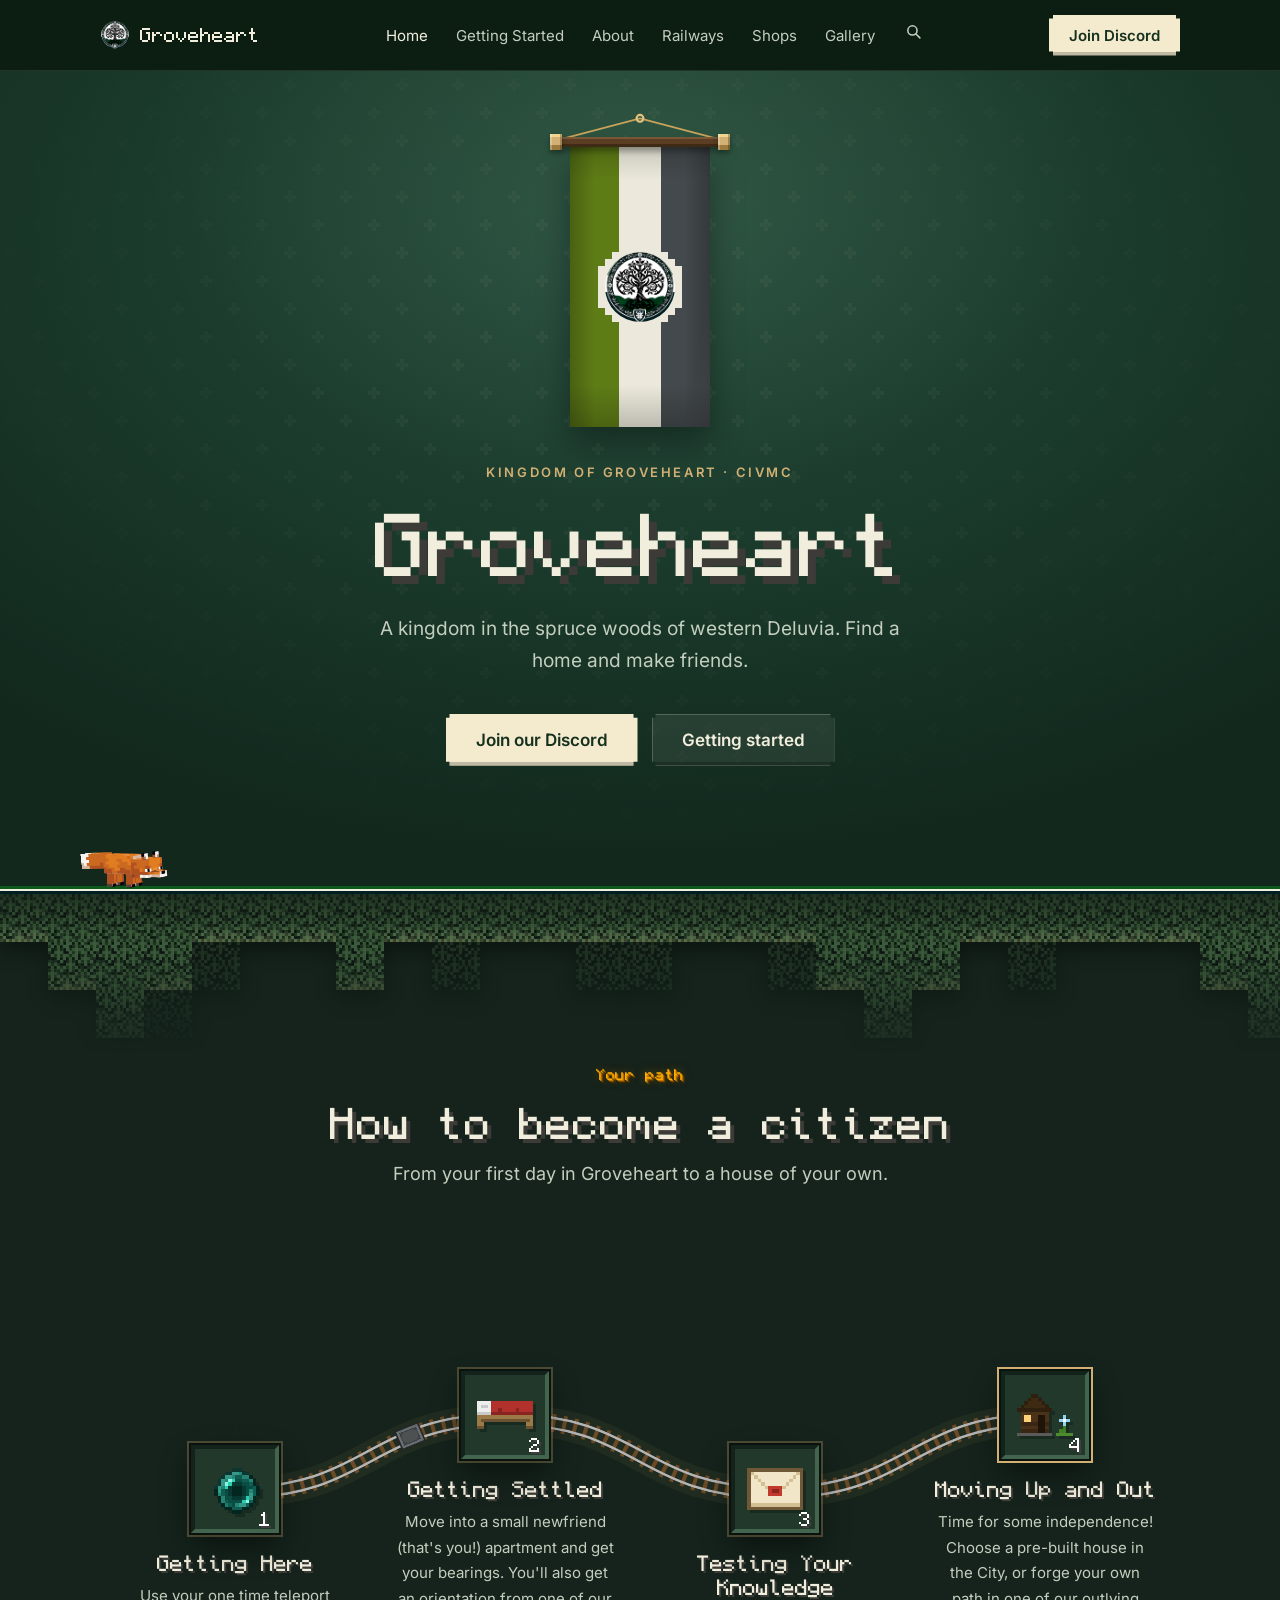
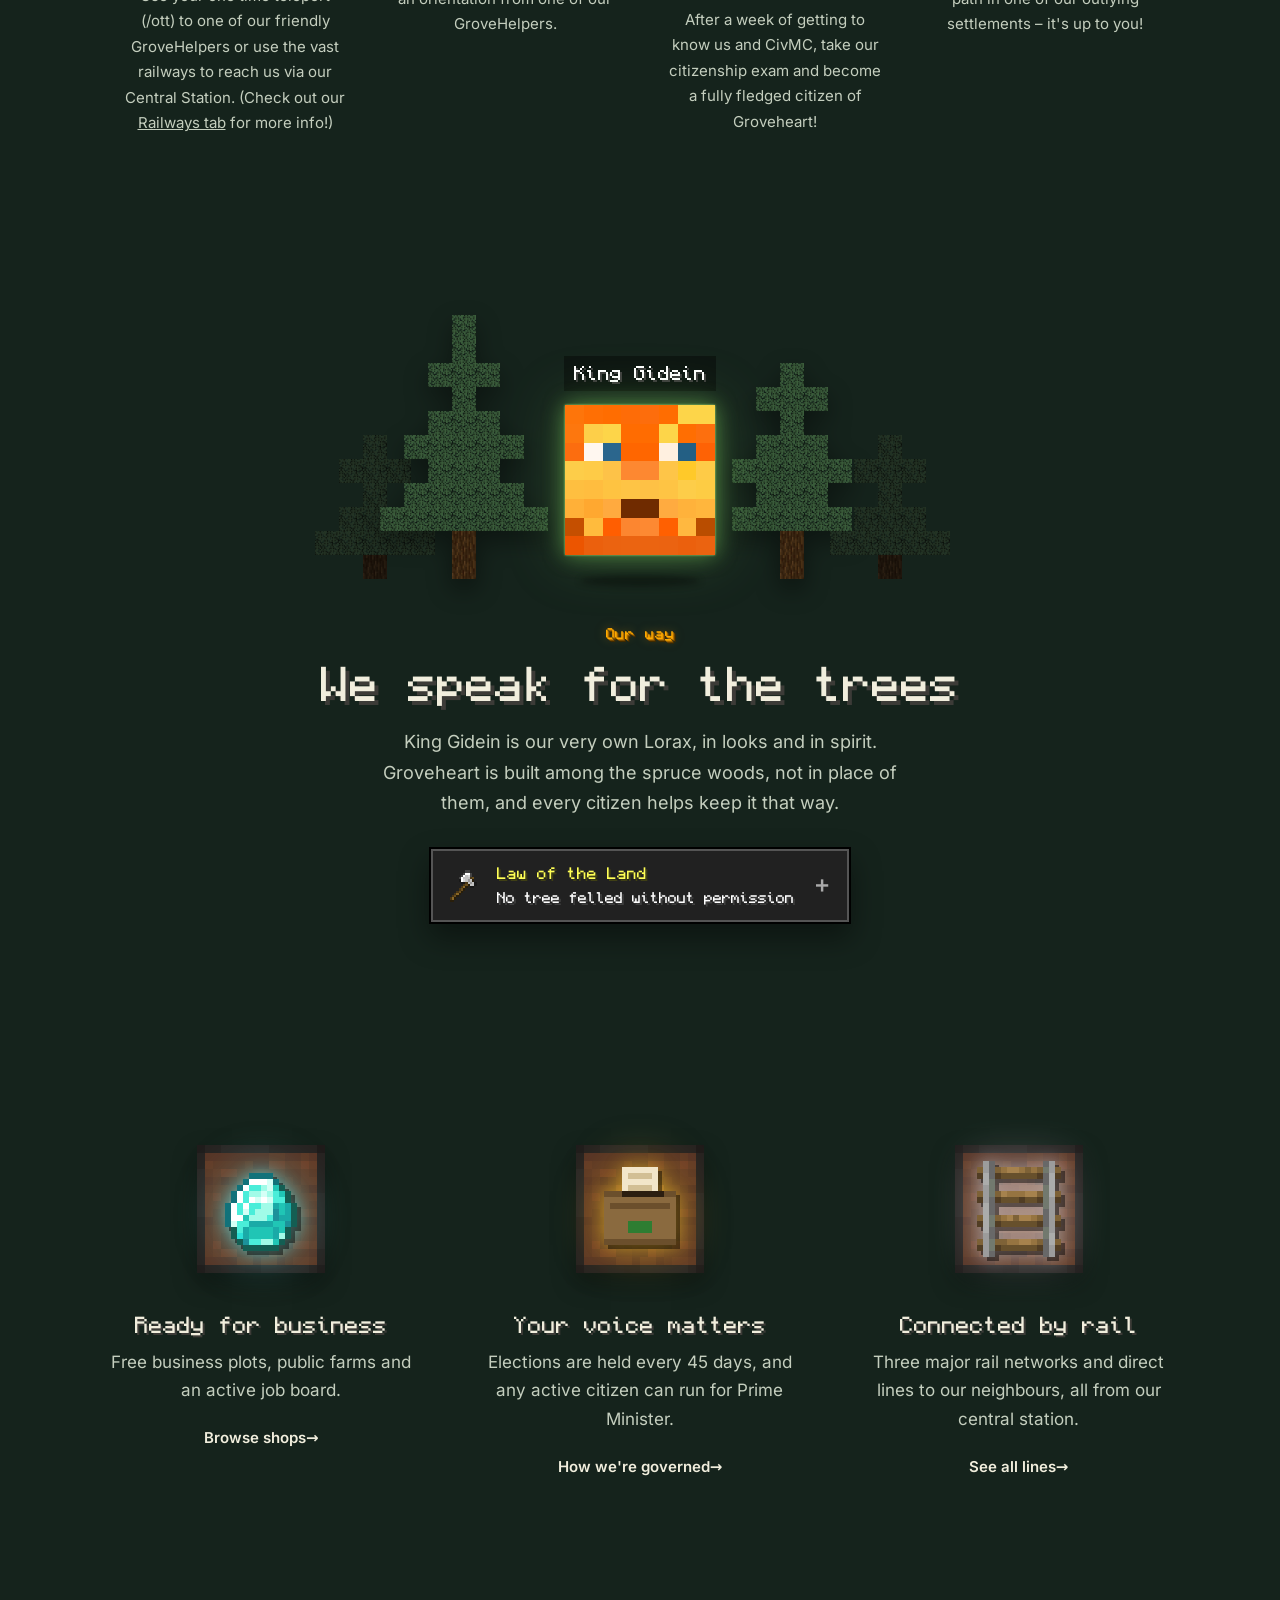
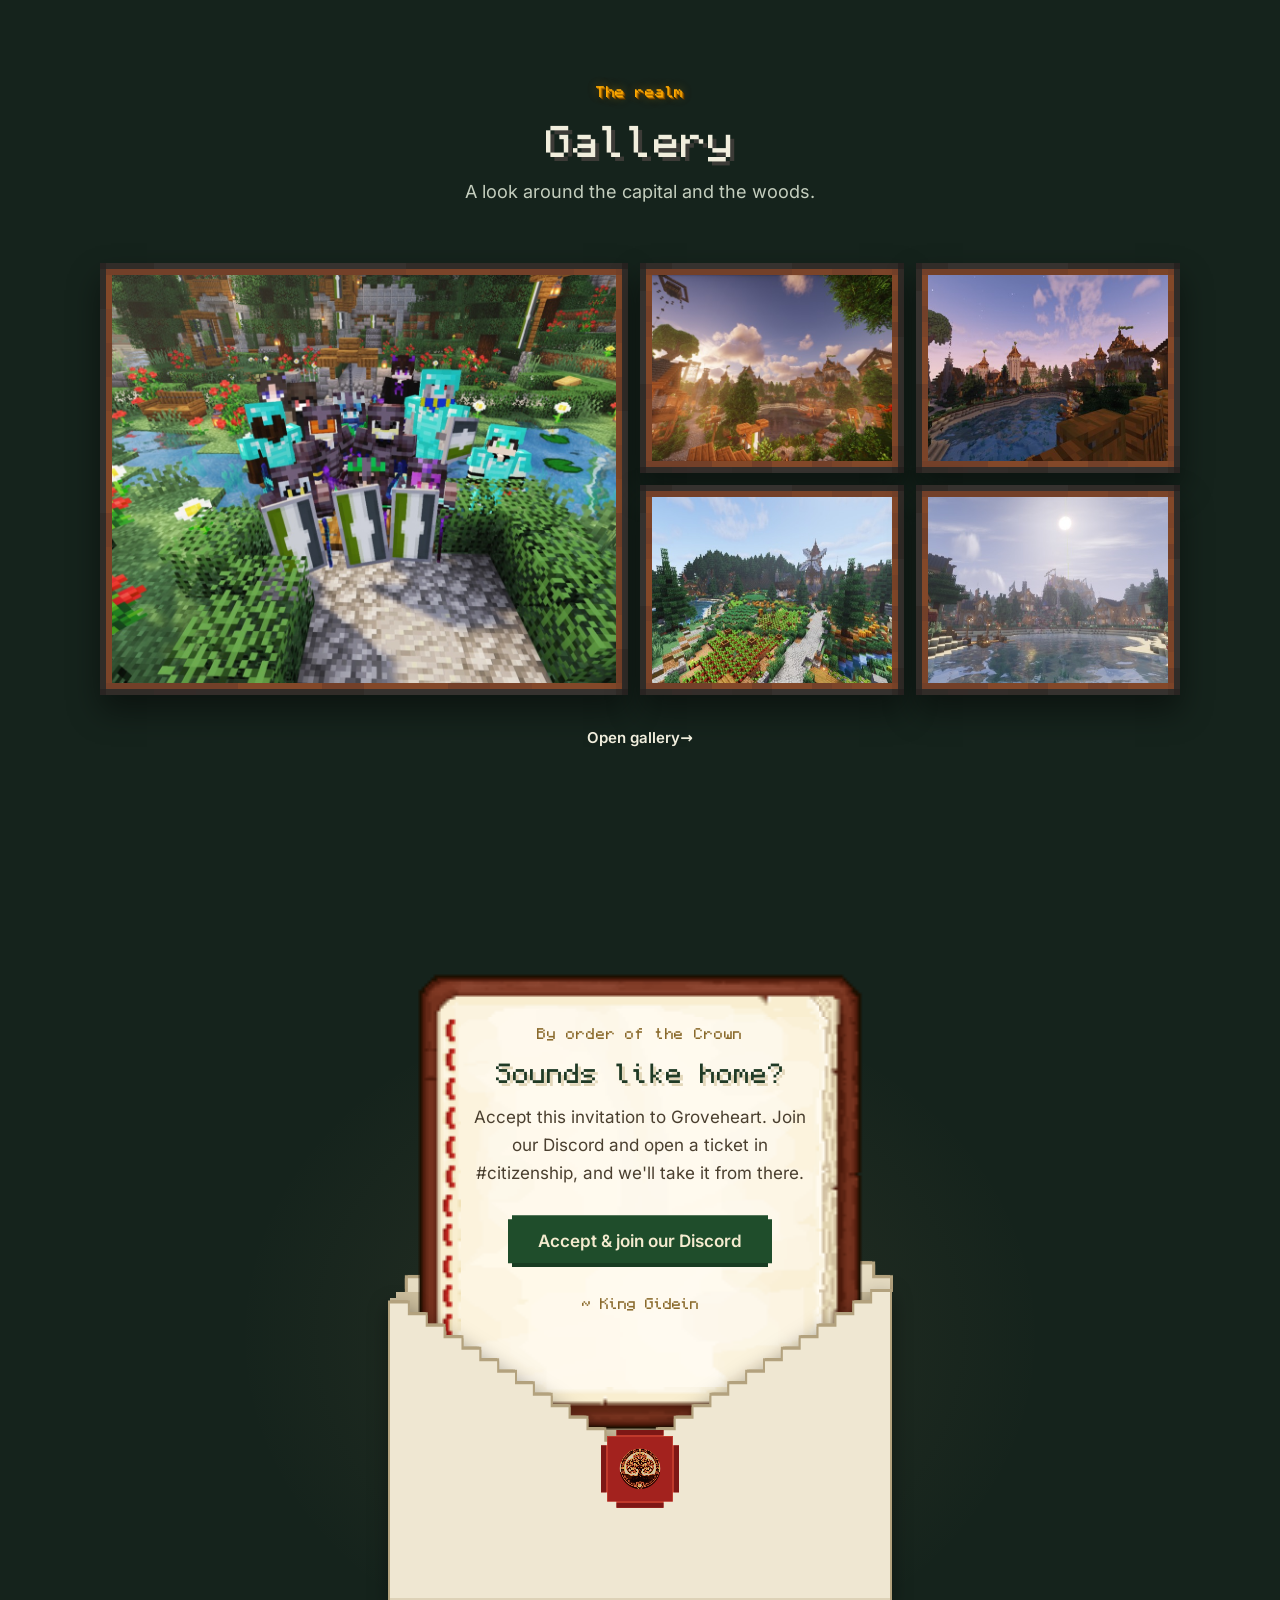
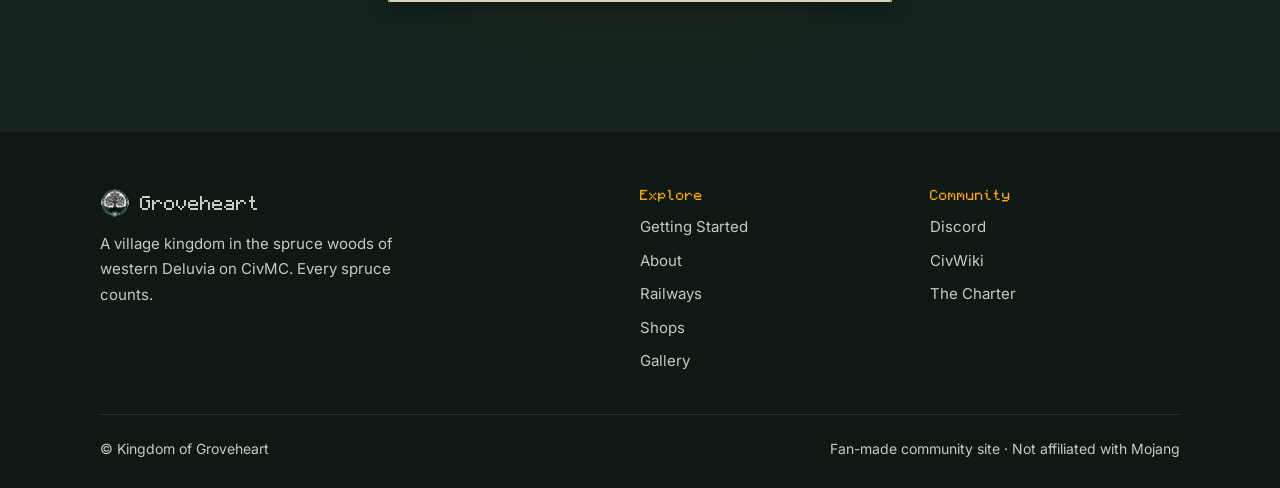
==== commit 88829039: "Hero flag in the in-game banner design with the emblem" ====
--- a/index.html
+++ b/index.html
@@ -20,7 +20,7 @@
 <meta http-equiv="Content-Security-Policy" content="default-src 'self'; script-src 'self'; style-src 'self' 'unsafe-inline'; img-src 'self' data:; font-src 'self'; connect-src 'self'; object-src 'none'; base-uri 'self'; form-action 'none'; upgrade-insecure-requests">
 <meta name="referrer" content="strict-origin-when-cross-origin">
 <link rel="stylesheet" href="assets/css/site.css?v=cffdad64">
-<link rel="stylesheet" href="assets/css/home.css?v=80ba9a70">
+<link rel="stylesheet" href="assets/css/home.css?v=5261e090">
 </head>
 <body class="intro">
 
@@ -47,7 +47,7 @@
   <div class="flag">
     <svg class="cord" viewBox="0 0 206 30" aria-hidden="true"><path d="M 12 30 L 103 6 L 194 30"/><circle cx="103" cy="6" r="4"/></svg>
     <div class="stick" aria-hidden="true"></div>
-    <div class="swing"><div class="cloth"><div class="trim"></div><img src="assets/emblem.png?v=100739d1" alt="Groveheart emblem"></div></div>
+    <div class="swing"><div class="cloth" role="img" aria-label="The Groveheart banner"><img class="crest" src="assets/emblem.png?v=100739d1" alt=""></div></div>
   </div>
   <div class="wrap">
     <div class="eyebrow rise">Kingdom of Groveheart · CivMC</div>
--- a/assets/css/home.css
+++ b/assets/css/home.css
@@ -22,7 +22,7 @@
 .berries.gone { opacity: 0; transform: scale(.3); }
 
 /* Banner */
-.flag { width: 206px; margin: 0 auto; }
+.flag { width: 176px; margin: 0 auto; }
 .cord { display: block; width: 100%; height: 30px; margin-bottom: -4px; overflow: visible; }
 .cord path { fill: none; stroke: #C9A45C; stroke-width: 2; }
 .cord circle { fill: none; stroke: #E3C47E; stroke-width: 2.5; }
@@ -39,40 +39,34 @@
 }
 .stick::before { left: -10px; } .stick::after { right: -10px; }
 .flag .swing { transform-origin: top center; animation: swing 7s ease-in-out infinite; }
+/* The Groveheart banner as it hangs in game: green per pale, white pale, grey base, white roundel.
+   Drawn at the game's 20 x 40 pixels and scaled 7x. */
 .cloth {
-  position: relative; width: 180px; margin: 0 auto; padding: 38px 0 92px; transform-origin: top center;
+  position: relative; width: 140px; height: 280px; margin: 0 auto; transform-origin: top center;
   background:
-    linear-gradient(90deg, rgba(0,0,0,.28), transparent 18%, transparent 82%, rgba(0,0,0,.28)),
-    linear-gradient(#0D6420, #073F12);
-  clip-path: polygon(3% 0, 97% 0, 97% 100%, 50% 86%, 3% 100%);
-  animation: tails 4.5s ease-in-out infinite;
-}
+    linear-gradient(90deg, rgba(0,0,0,.22), transparent 18%, transparent 82%, rgba(0,0,0,.22)),
+    linear-gradient(rgba(0,0,0,.14), transparent 12%, transparent 85%, rgba(0,0,0,.2)),
+    url(../banner.svg) 0 0/100% 100%;
+  box-shadow: 0 16px 30px rgba(0,0,0,.35);
+}
+/* The emblem sits in the white roundel (banner rows 14-25, centred on row 20) */
+.cloth .crest { position: absolute; left: 32px; top: 102px; width: 76px; height: 76px; clip-path: circle(46%); }
 .cloth::after {
   content: ""; position: absolute; inset: 0; pointer-events: none;
   background: linear-gradient(100deg, transparent 35%, rgba(255,255,255,.10) 48%, transparent 62%) 0 0/300% 100%;
   animation: sheen 6s ease-in-out infinite;
 }
-.cloth .trim { position: absolute; left: 0; right: 0; top: 0; height: 6px; background: linear-gradient(#D2B074 0 4px, #8A6A30 4px); }
-.cloth .trim::after { content: ""; position: absolute; left: 10%; right: 10%; top: 14px; height: 1px; background: rgba(210,176,116,.4); }
-.cloth img { position: relative; width: 108px; height: 108px; clip-path: circle(46%); margin: 0 auto; display: block; }
-@keyframes tails {
-  0%, 100% { clip-path: polygon(3% 0, 97% 0, 97% 100%, 50% 86%, 3% 100%); }
-  33%      { clip-path: polygon(3% 0, 97% 0, 100% 97%, 50% 87%, 1% 99%); }
-  66%      { clip-path: polygon(3% 0, 97% 0, 95% 100%, 50% 85%, 5% 97%); }
-}
 @keyframes swing { 0%, 100% { transform: rotate(0deg); } 30% { transform: rotate(1.2deg); } 70% { transform: rotate(-1deg); } }
 @keyframes sheen { from { background-position: 100% 0; } to { background-position: 0 0; } }
 
 /* Intro */
-.intro .cloth { animation: unfurl 1.1s cubic-bezier(.2,.8,.2,1) both, tails 4.5s 1.1s ease-in-out infinite; }
-.intro .cloth img { animation: pop .6s .6s cubic-bezier(.2,.8,.2,1.3) both; }
+.intro .cloth { animation: unfurl 1.1s cubic-bezier(.2,.8,.2,1) both; }
 .intro .rise { animation: rise .7s cubic-bezier(.2,.8,.2,1) both; }
 .intro .rise:nth-of-type(1) { animation-delay: .9s; }
 .intro .rise:nth-of-type(2) { animation-delay: 1.05s; }
 .intro .rise:nth-of-type(3) { animation-delay: 1.2s; }
 .intro .rise:nth-of-type(4) { animation-delay: 1.35s; }
 @keyframes unfurl { 0% { transform: scaleY(0); } 70% { transform: scaleY(1.05); } 100% { transform: scaleY(1); } }
-@keyframes pop { from { opacity: 0; transform: scale(.6); } to { opacity: 1; transform: scale(1); } }
 @keyframes rise { from { opacity: 0; transform: translateY(16px); } to { opacity: 1; transform: none; } }
 
 /* Roadmap */
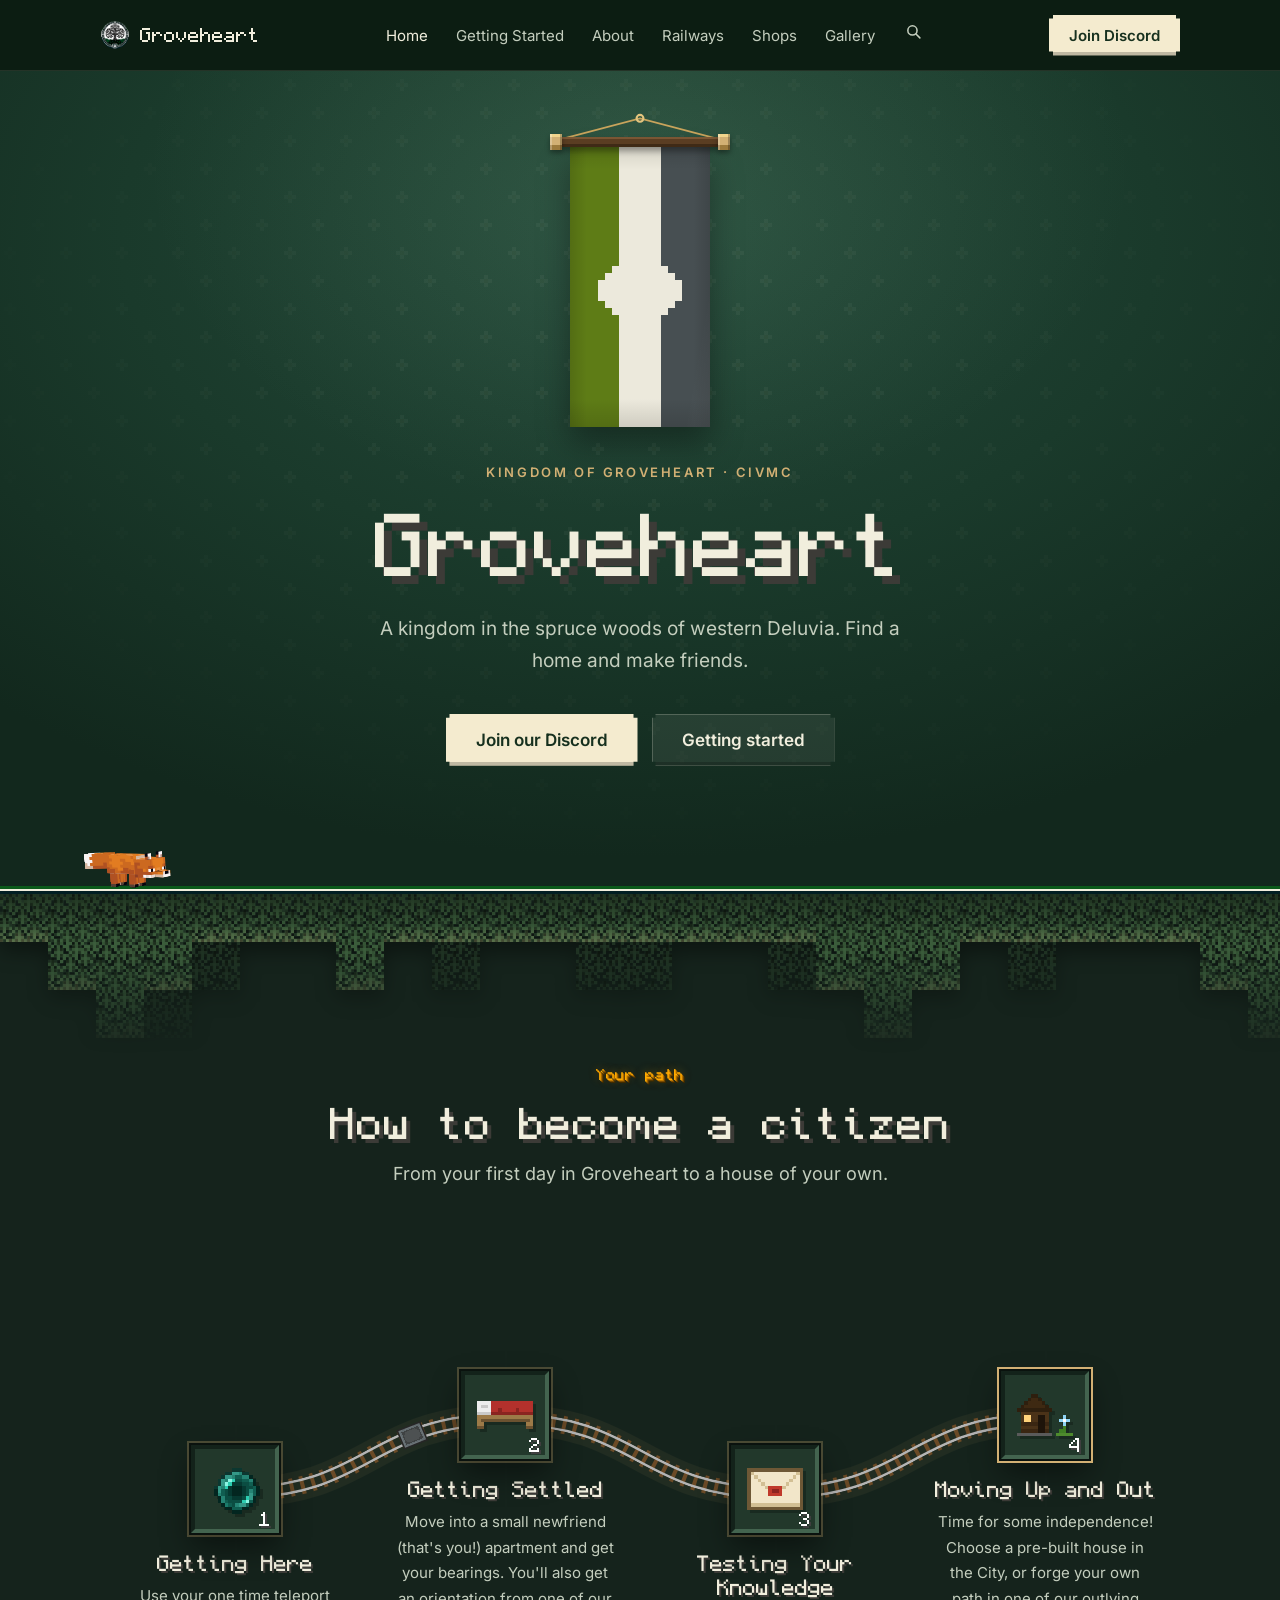
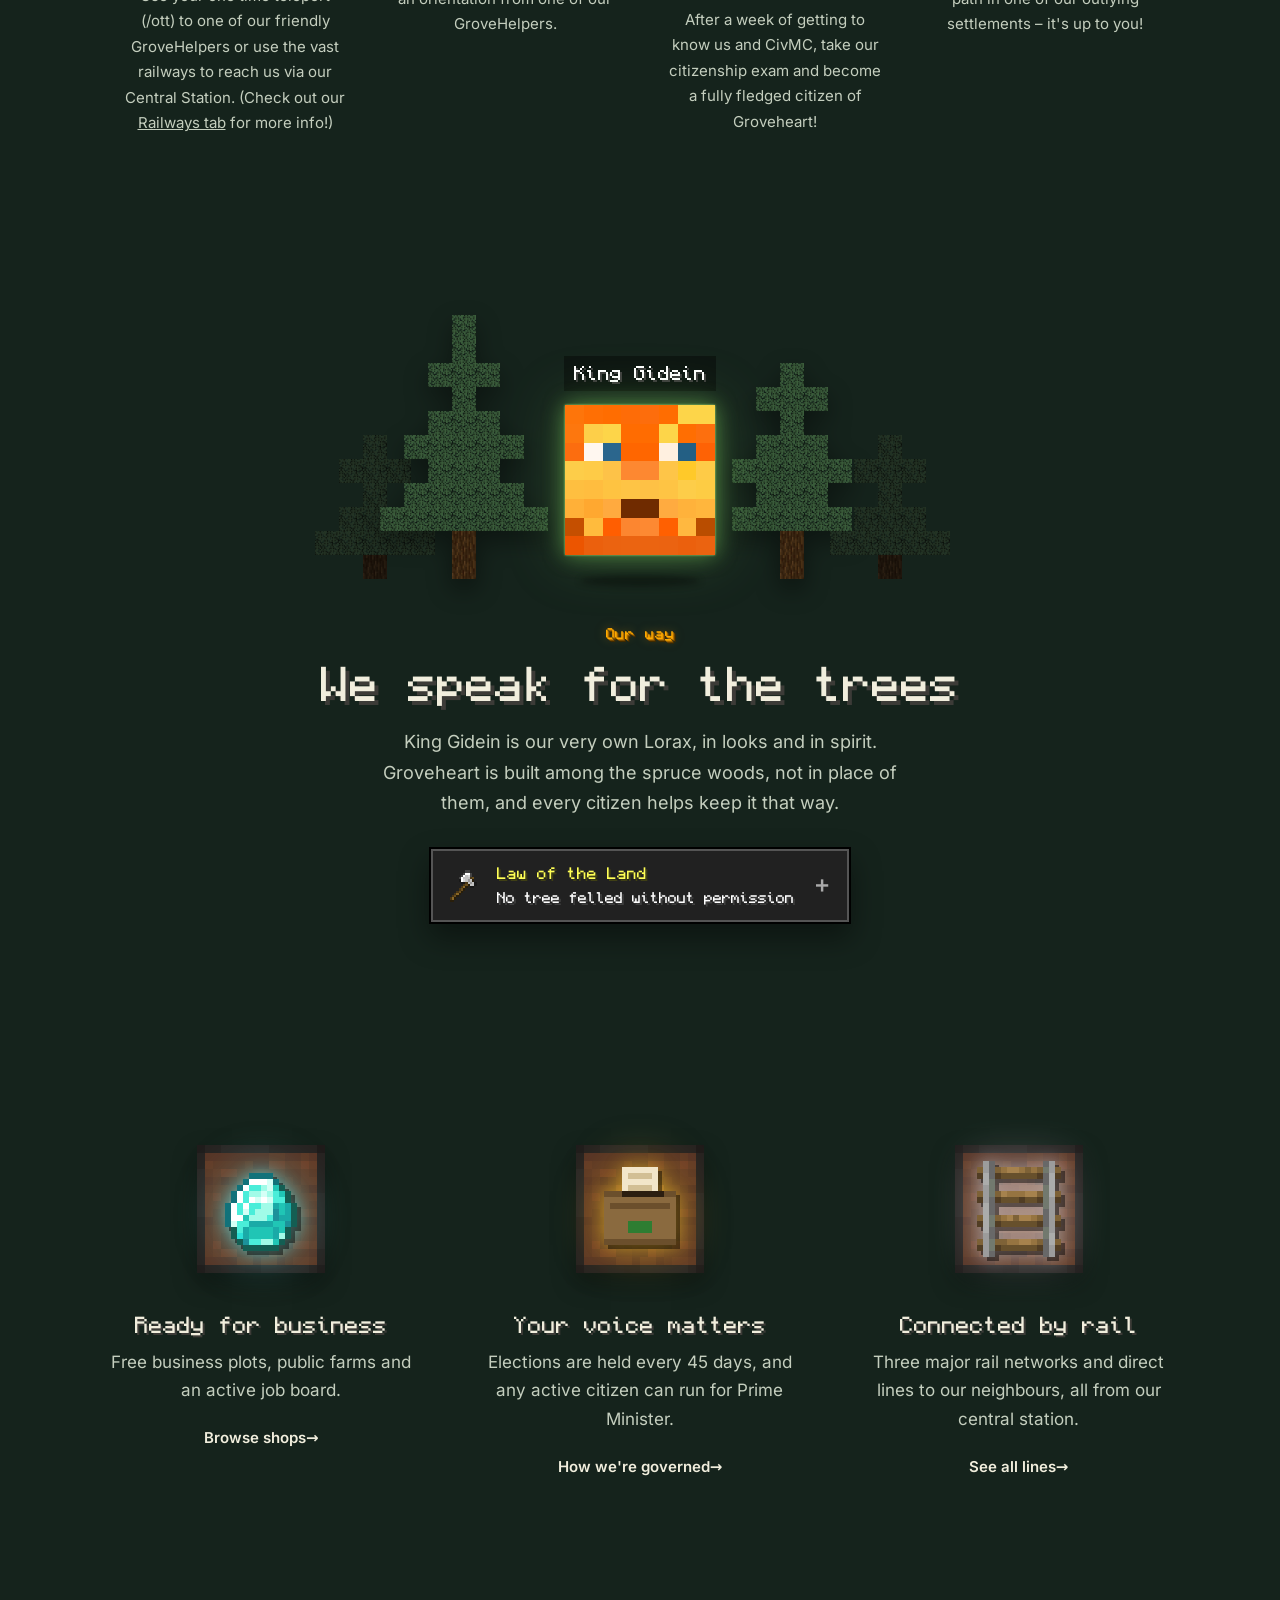
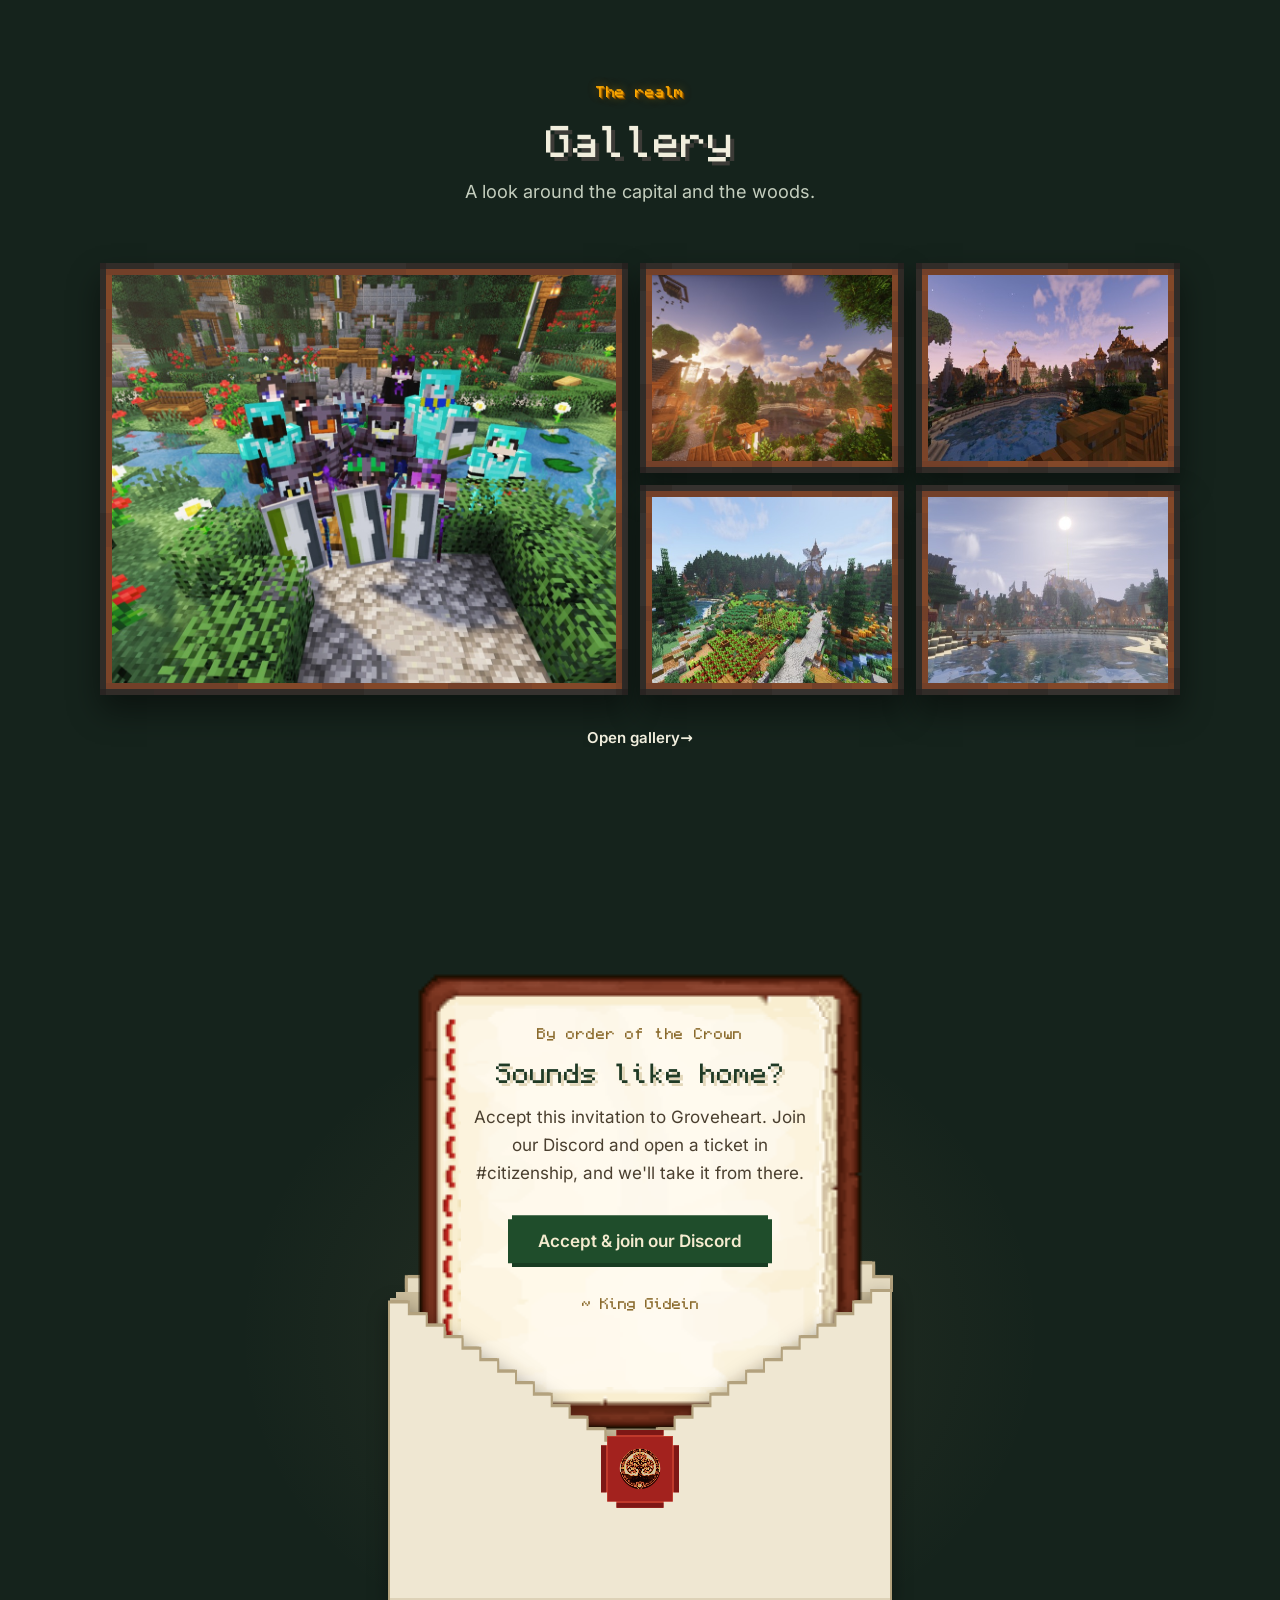
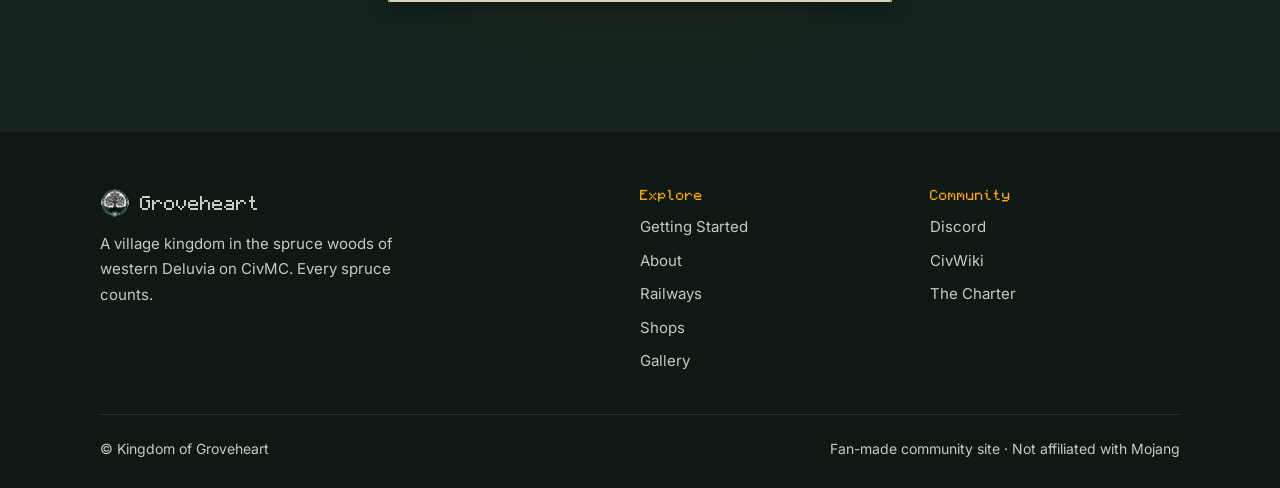
==== commit 6c670a37: "Banner in Minecraft dye colours, without the emblem" ====
--- a/index.html
+++ b/index.html
@@ -20,7 +20,7 @@
 <meta http-equiv="Content-Security-Policy" content="default-src 'self'; script-src 'self'; style-src 'self' 'unsafe-inline'; img-src 'self' data:; font-src 'self'; connect-src 'self'; object-src 'none'; base-uri 'self'; form-action 'none'; upgrade-insecure-requests">
 <meta name="referrer" content="strict-origin-when-cross-origin">
 <link rel="stylesheet" href="assets/css/site.css?v=cffdad64">
-<link rel="stylesheet" href="assets/css/home.css?v=5261e090">
+<link rel="stylesheet" href="assets/css/home.css?v=b2b2234b">
 </head>
 <body class="intro">
 
@@ -47,7 +47,7 @@
   <div class="flag">
     <svg class="cord" viewBox="0 0 206 30" aria-hidden="true"><path d="M 12 30 L 103 6 L 194 30"/><circle cx="103" cy="6" r="4"/></svg>
     <div class="stick" aria-hidden="true"></div>
-    <div class="swing"><div class="cloth" role="img" aria-label="The Groveheart banner"><img class="crest" src="assets/emblem.png?v=100739d1" alt=""></div></div>
+    <div class="swing"><div class="cloth" role="img" aria-label="The Groveheart banner"></div></div>
   </div>
   <div class="wrap">
     <div class="eyebrow rise">Kingdom of Groveheart · CivMC</div>
--- a/assets/css/home.css
+++ b/assets/css/home.css
@@ -39,18 +39,16 @@
 }
 .stick::before { left: -10px; } .stick::after { right: -10px; }
 .flag .swing { transform-origin: top center; animation: swing 7s ease-in-out infinite; }
-/* The Groveheart banner as it hangs in game: green per pale, white pale, grey base, white roundel.
-   Drawn at the game's 20 x 40 pixels and scaled 7x. */
+/* The Groveheart banner as it hangs in game: green per pale, white pale, grey base, white roundel,
+   in Minecraft's own dye colours (green #5E7C16, gray #474F52). Drawn at the game's 20 x 40 pixels and scaled 7x. */
 .cloth {
   position: relative; width: 140px; height: 280px; margin: 0 auto; transform-origin: top center;
   background:
-    linear-gradient(90deg, rgba(0,0,0,.22), transparent 18%, transparent 82%, rgba(0,0,0,.22)),
-    linear-gradient(rgba(0,0,0,.14), transparent 12%, transparent 85%, rgba(0,0,0,.2)),
-    url(../banner.svg) 0 0/100% 100%;
+    linear-gradient(90deg, rgba(0,0,0,.12), transparent 12%, transparent 88%, rgba(0,0,0,.12)),
+    linear-gradient(rgba(0,0,0,.1), transparent 8%, transparent 90%, rgba(0,0,0,.12)),
+    url(../banner.svg?v=3) 0 0/100% 100%;
   box-shadow: 0 16px 30px rgba(0,0,0,.35);
 }
-/* The emblem sits in the white roundel (banner rows 14-25, centred on row 20) */
-.cloth .crest { position: absolute; left: 32px; top: 102px; width: 76px; height: 76px; clip-path: circle(46%); }
 .cloth::after {
   content: ""; position: absolute; inset: 0; pointer-events: none;
   background: linear-gradient(100deg, transparent 35%, rgba(255,255,255,.10) 48%, transparent 62%) 0 0/300% 100%;
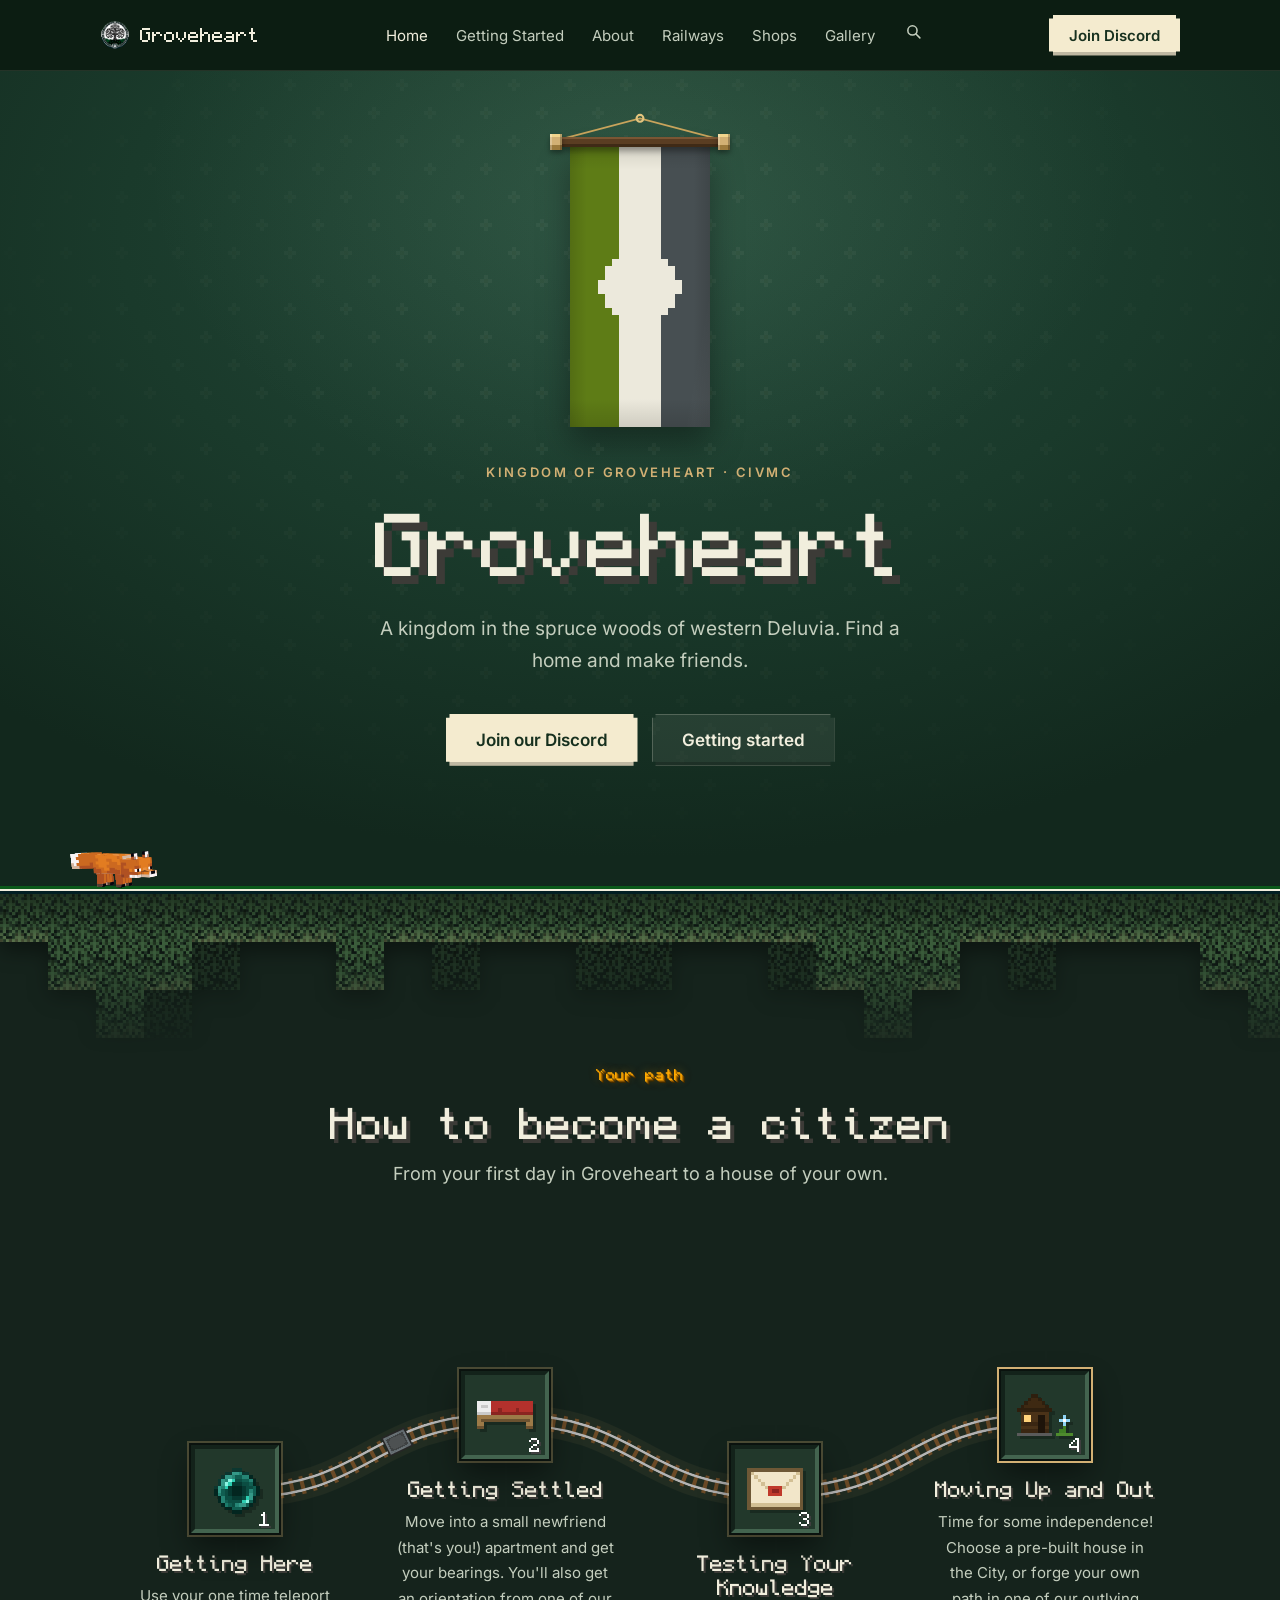
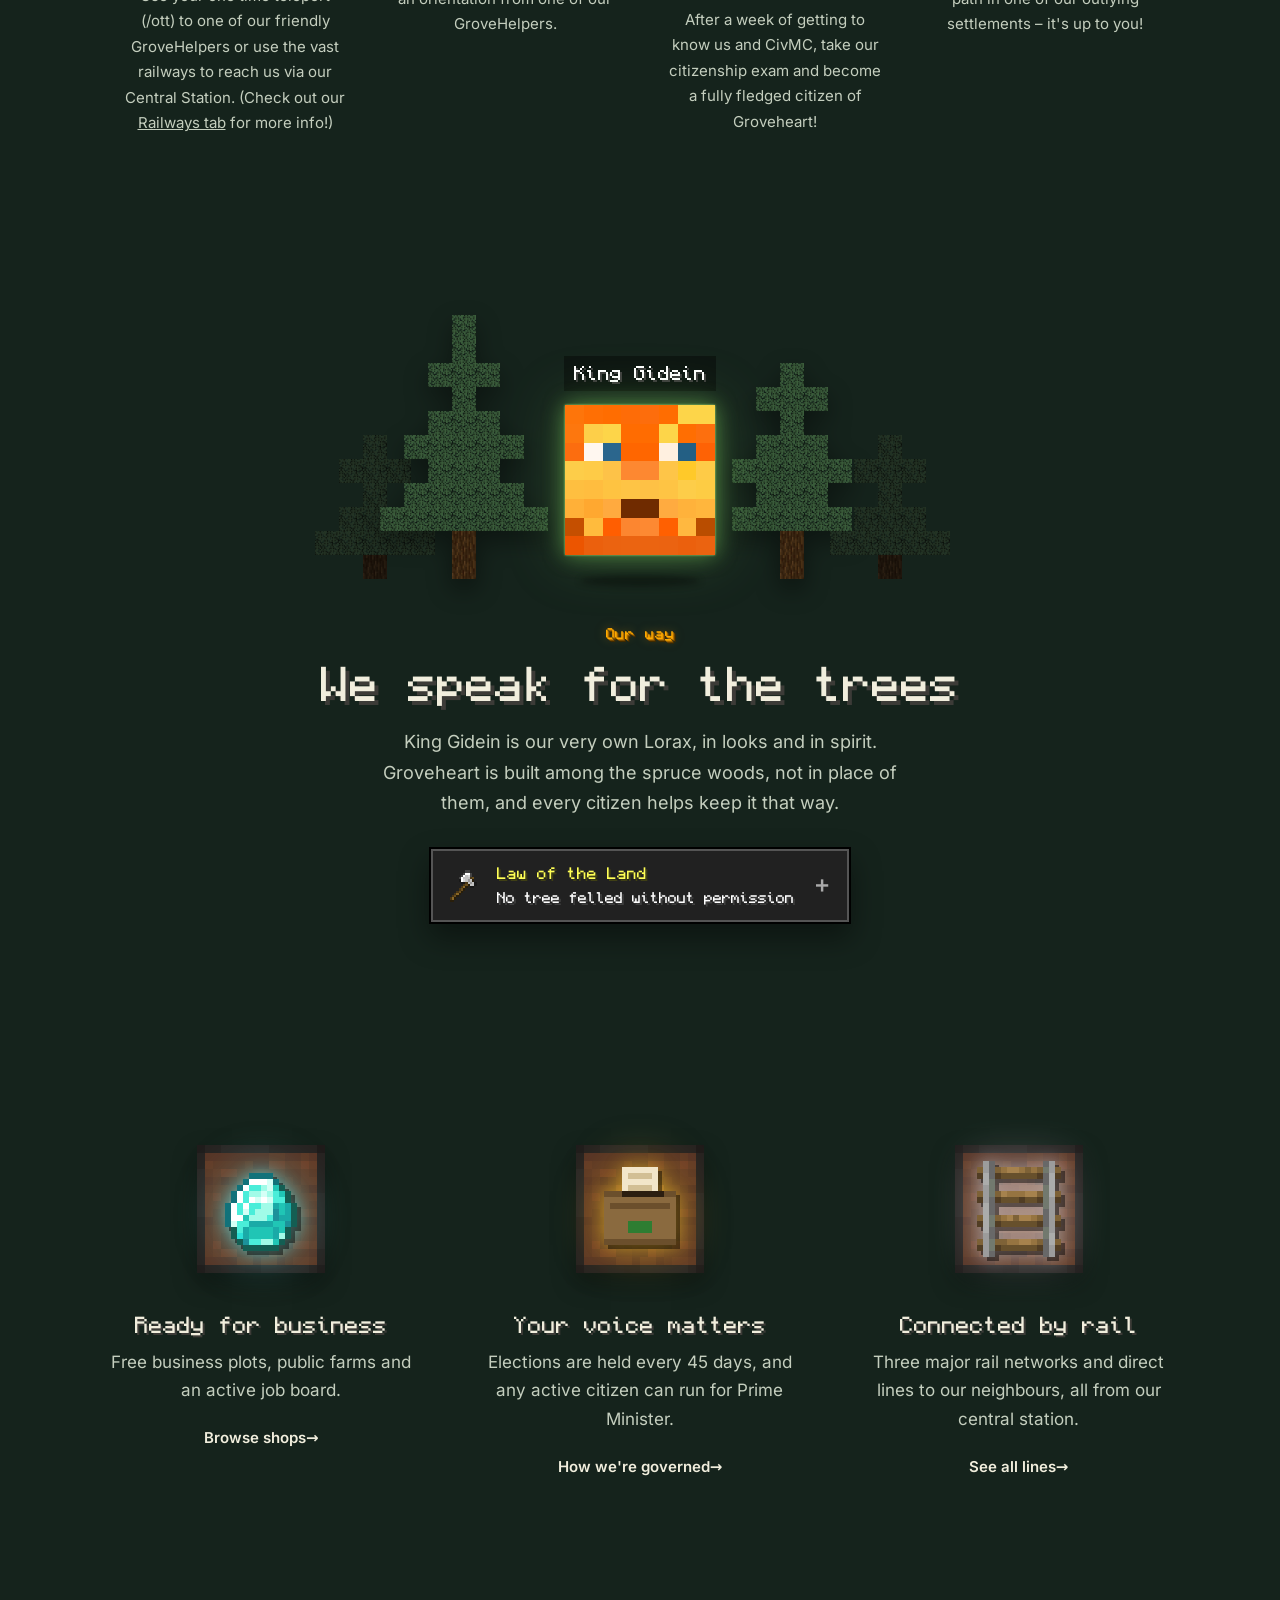
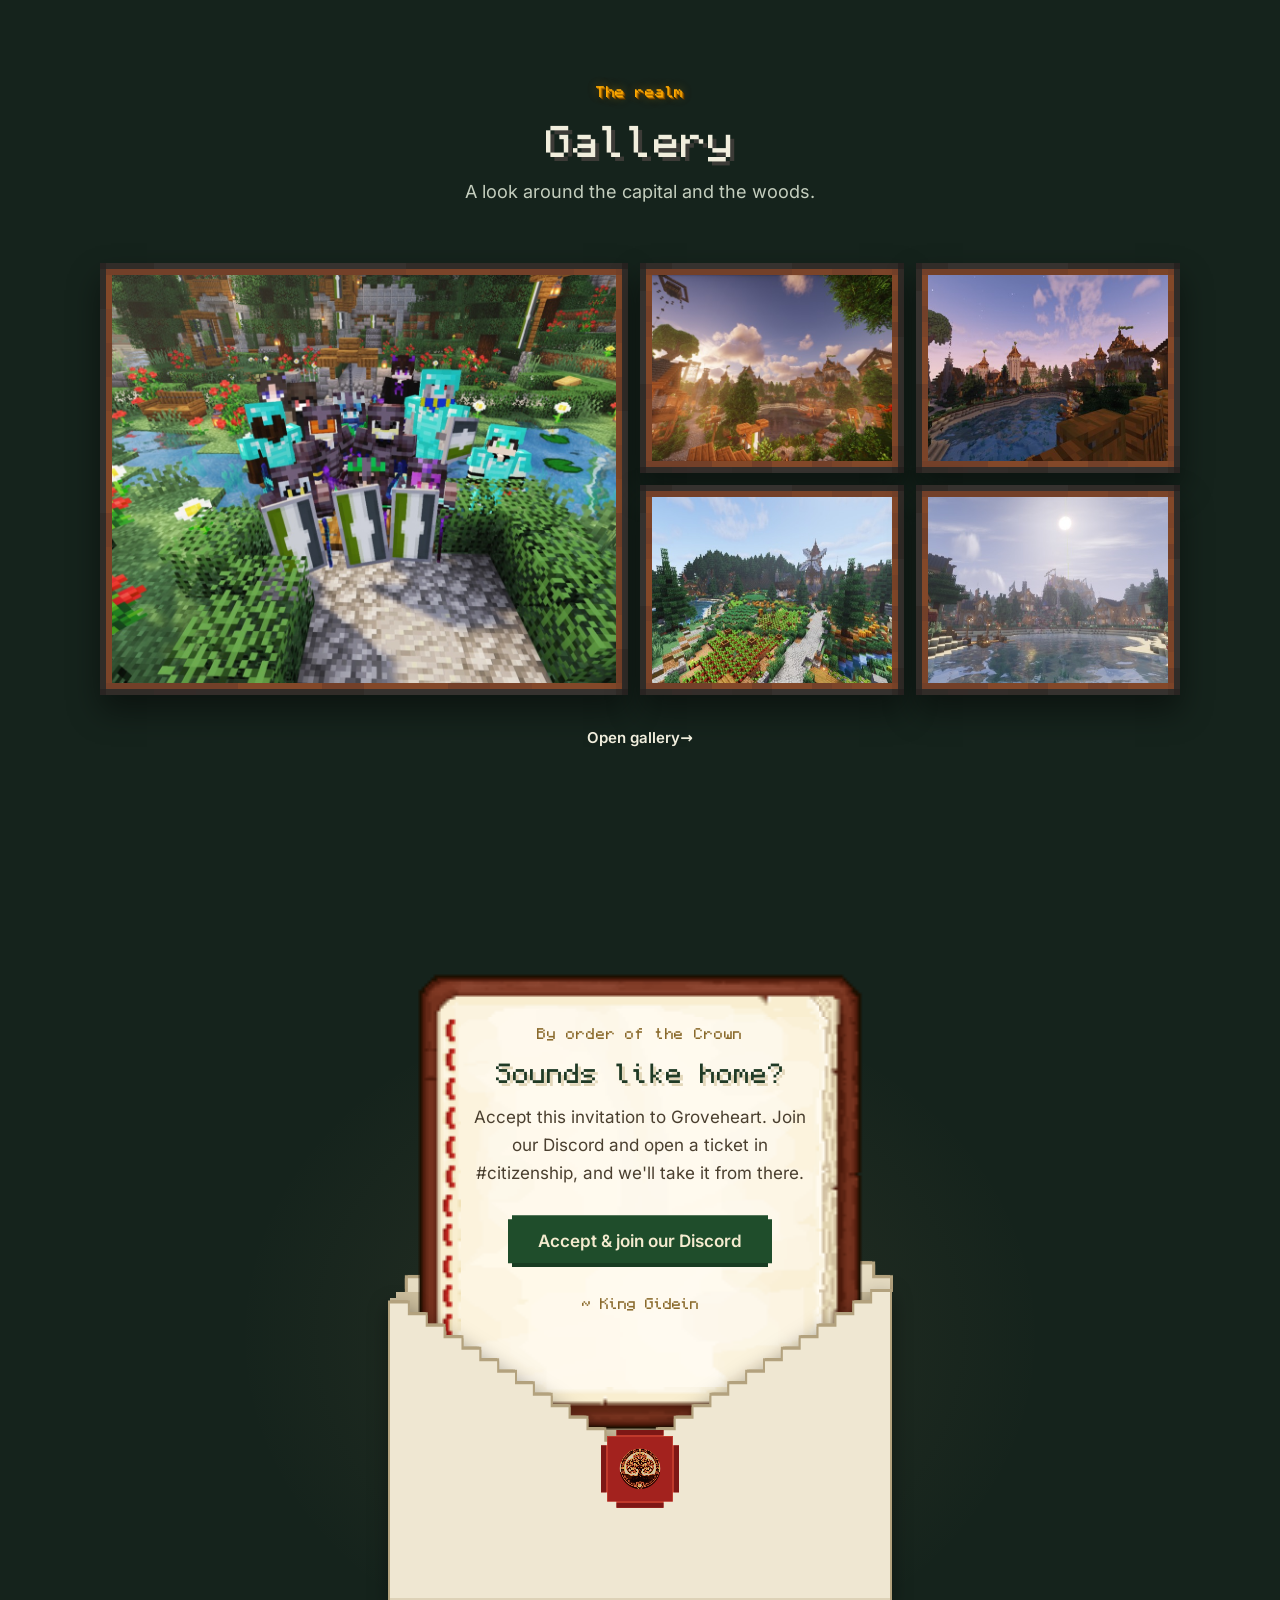
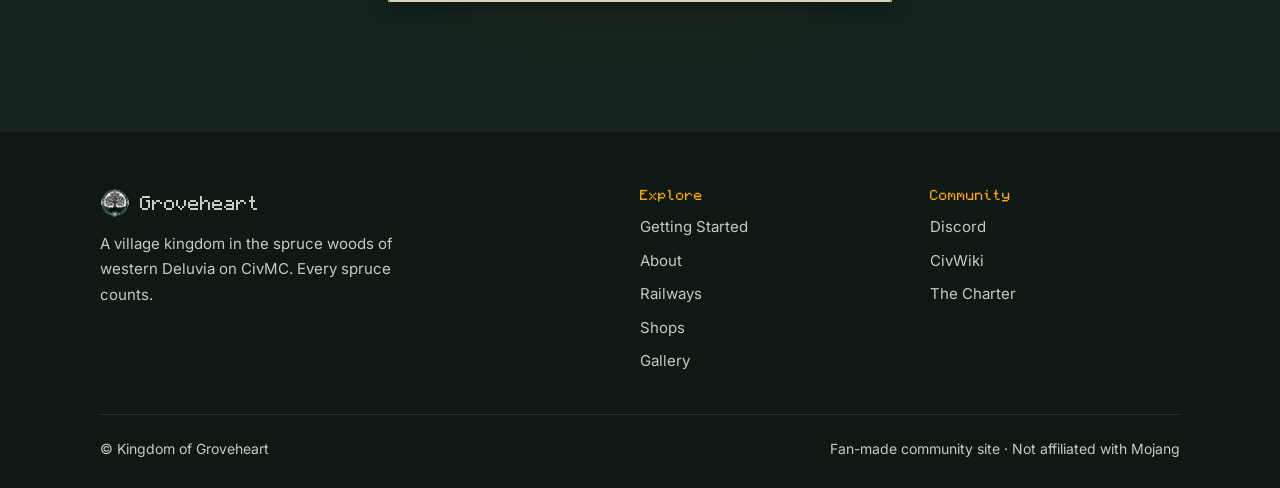
==== commit 15e14816: "Banner roundel from the game's own pattern" ====
--- a/index.html
+++ b/index.html
@@ -20,7 +20,7 @@
 <meta http-equiv="Content-Security-Policy" content="default-src 'self'; script-src 'self'; style-src 'self' 'unsafe-inline'; img-src 'self' data:; font-src 'self'; connect-src 'self'; object-src 'none'; base-uri 'self'; form-action 'none'; upgrade-insecure-requests">
 <meta name="referrer" content="strict-origin-when-cross-origin">
 <link rel="stylesheet" href="assets/css/site.css?v=cffdad64">
-<link rel="stylesheet" href="assets/css/home.css?v=b2b2234b">
+<link rel="stylesheet" href="assets/css/home.css?v=ca945e2d">
 </head>
 <body class="intro">
 
--- a/assets/css/home.css
+++ b/assets/css/home.css
@@ -46,7 +46,7 @@
   background:
     linear-gradient(90deg, rgba(0,0,0,.12), transparent 12%, transparent 88%, rgba(0,0,0,.12)),
     linear-gradient(rgba(0,0,0,.1), transparent 8%, transparent 90%, rgba(0,0,0,.12)),
-    url(../banner.svg?v=3) 0 0/100% 100%;
+    url(../banner.svg?v=4) 0 0/100% 100%;
   box-shadow: 0 16px 30px rgba(0,0,0,.35);
 }
 .cloth::after {
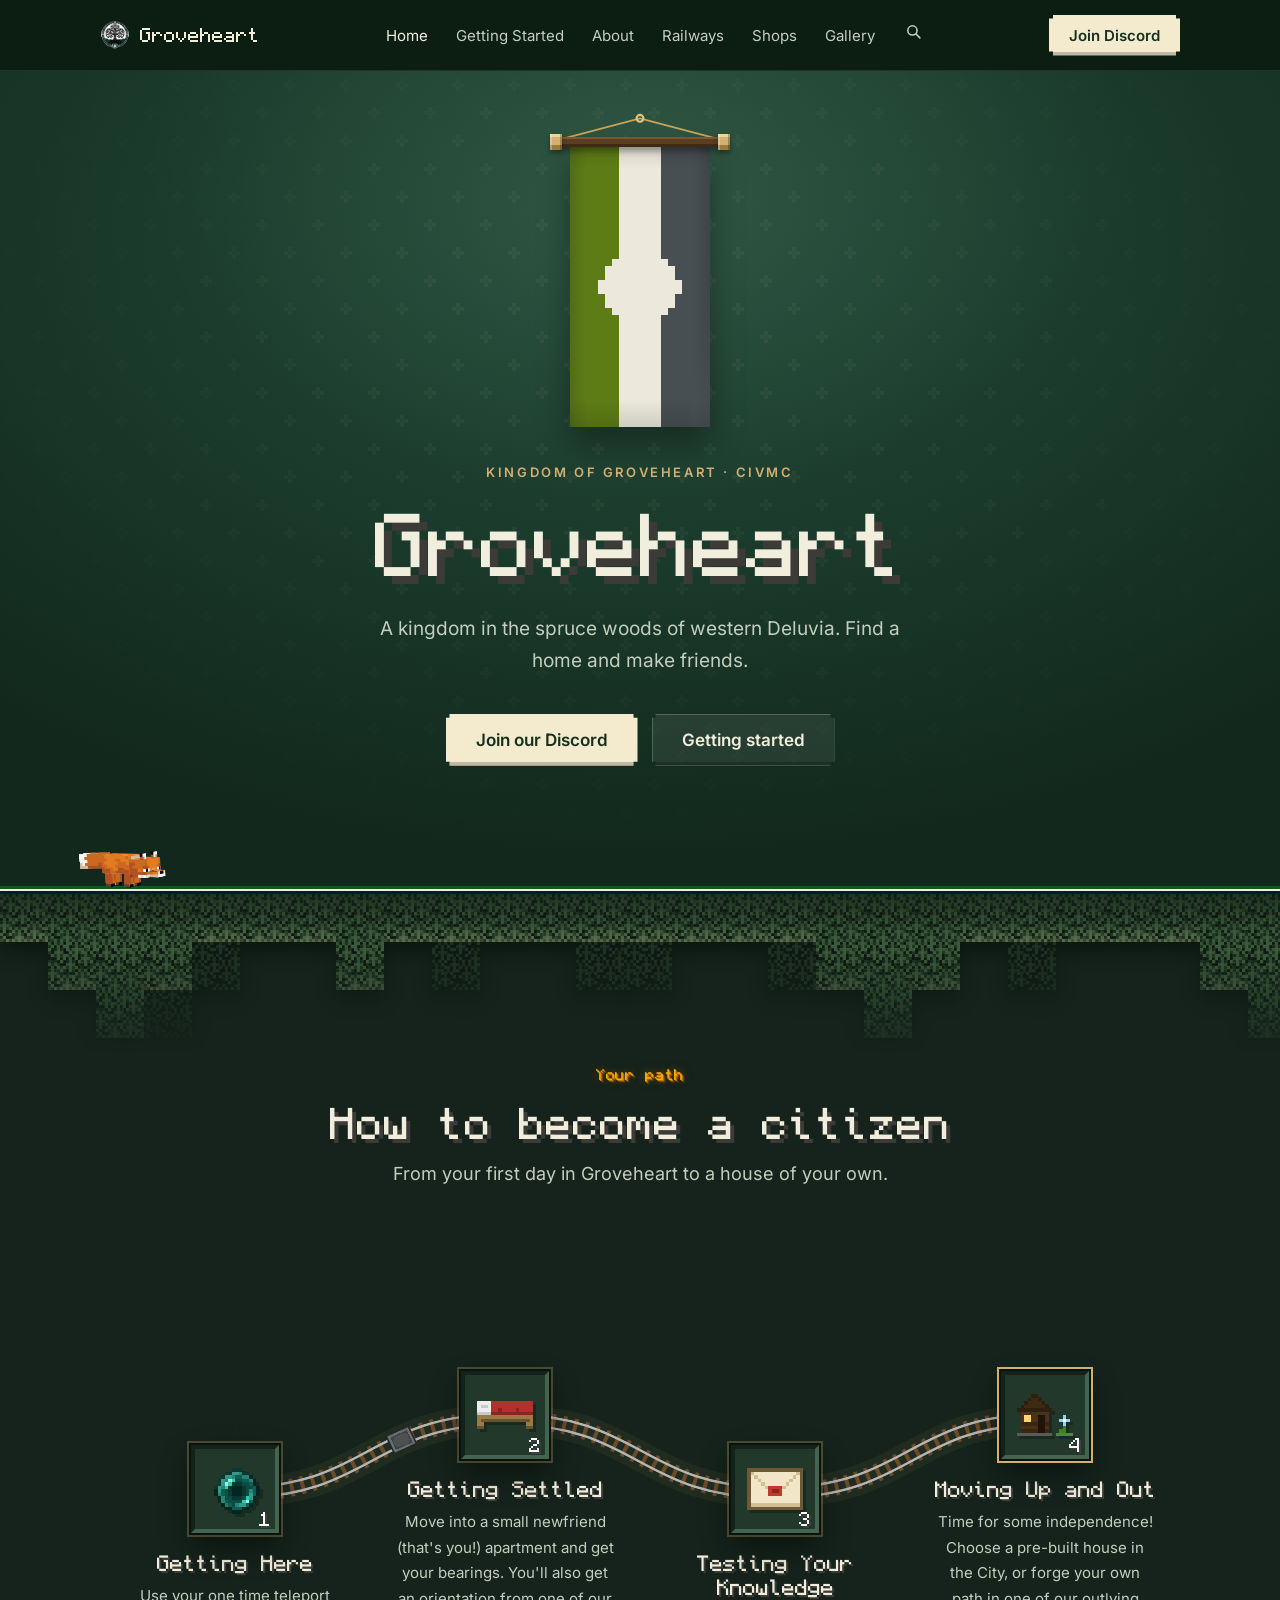
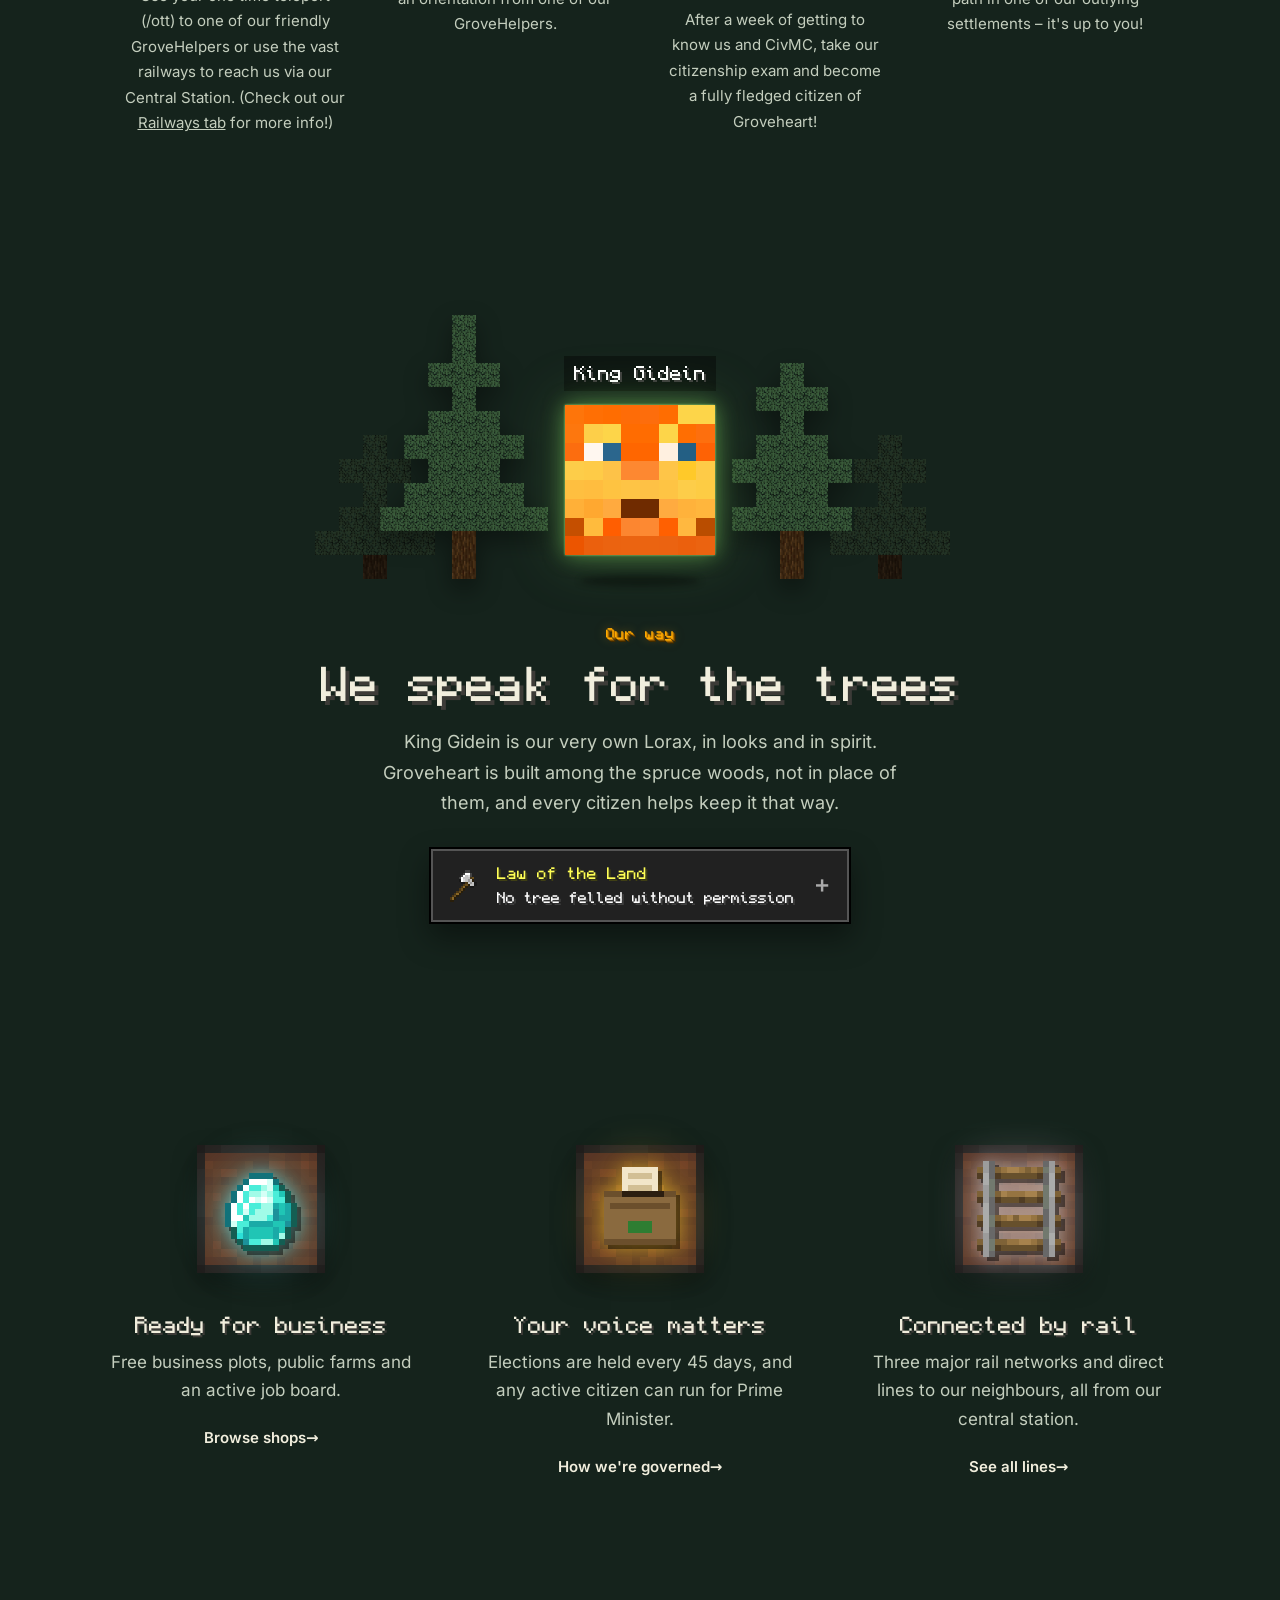
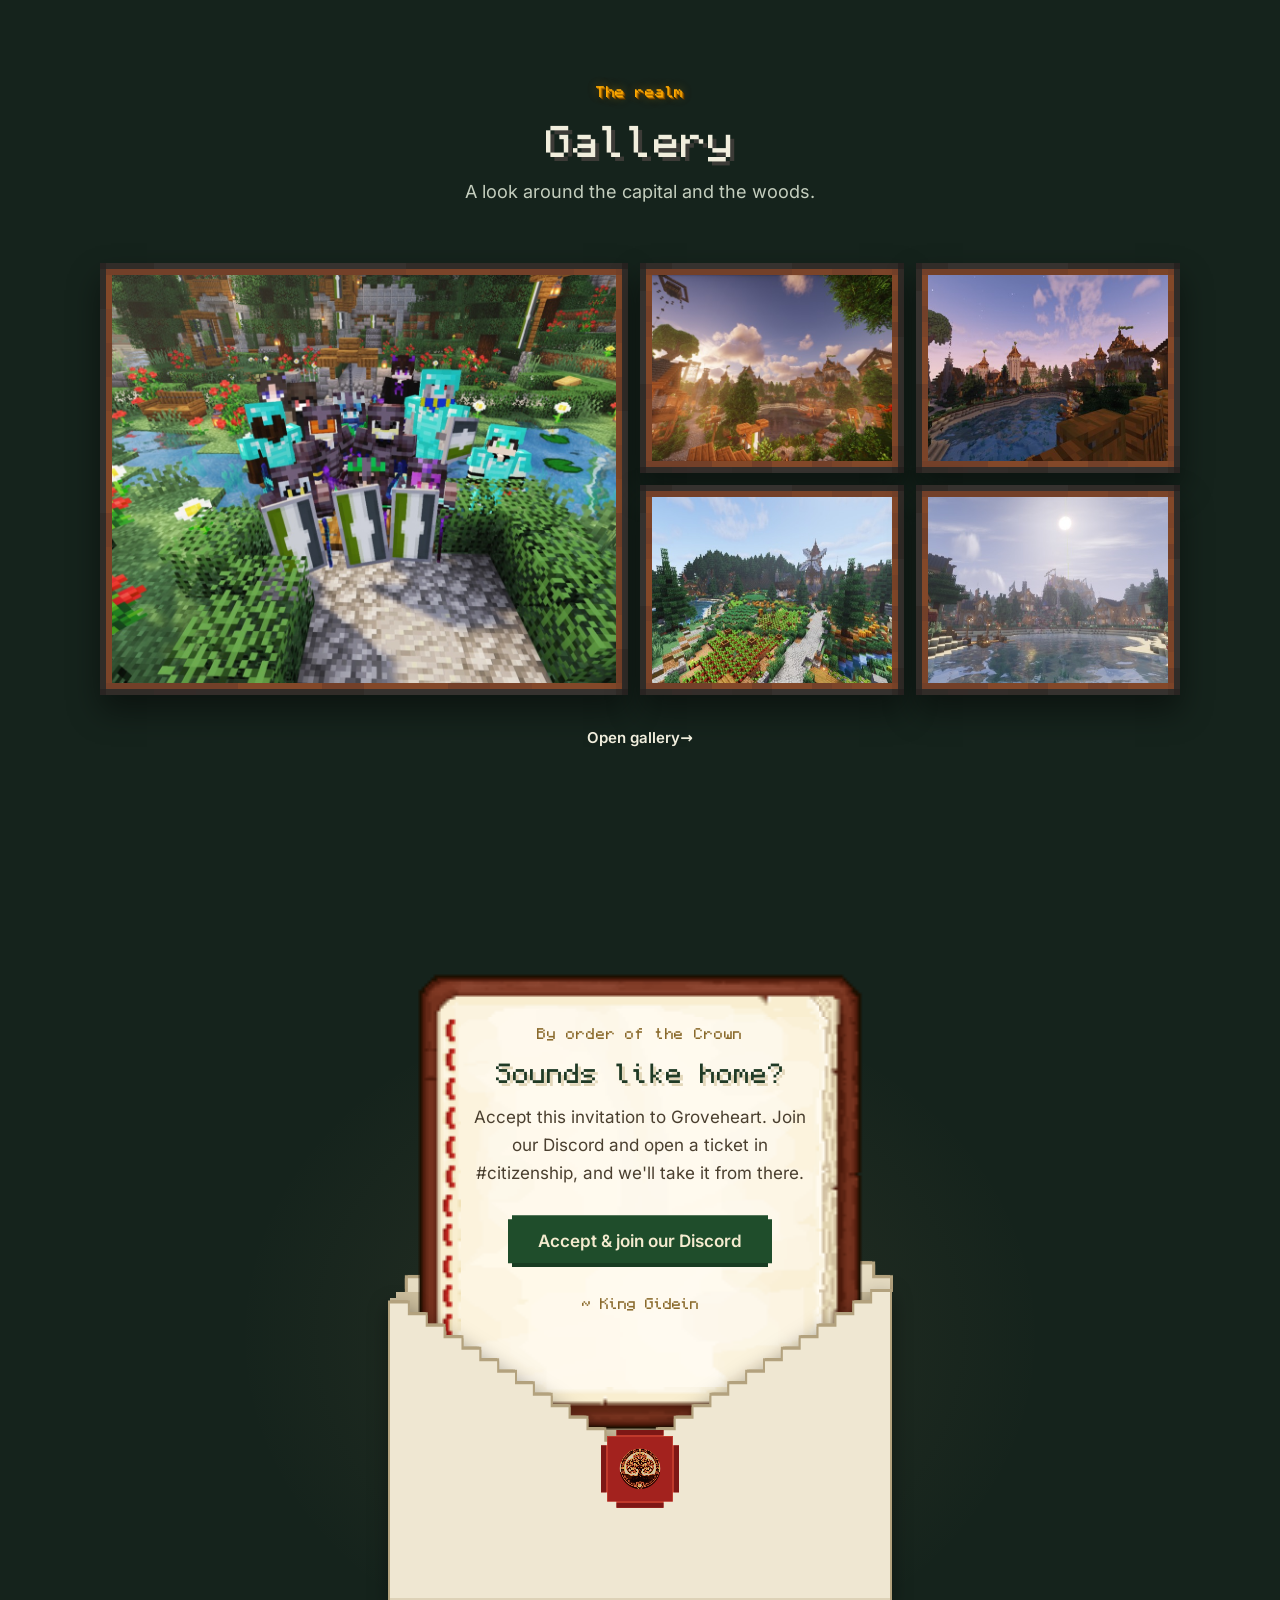
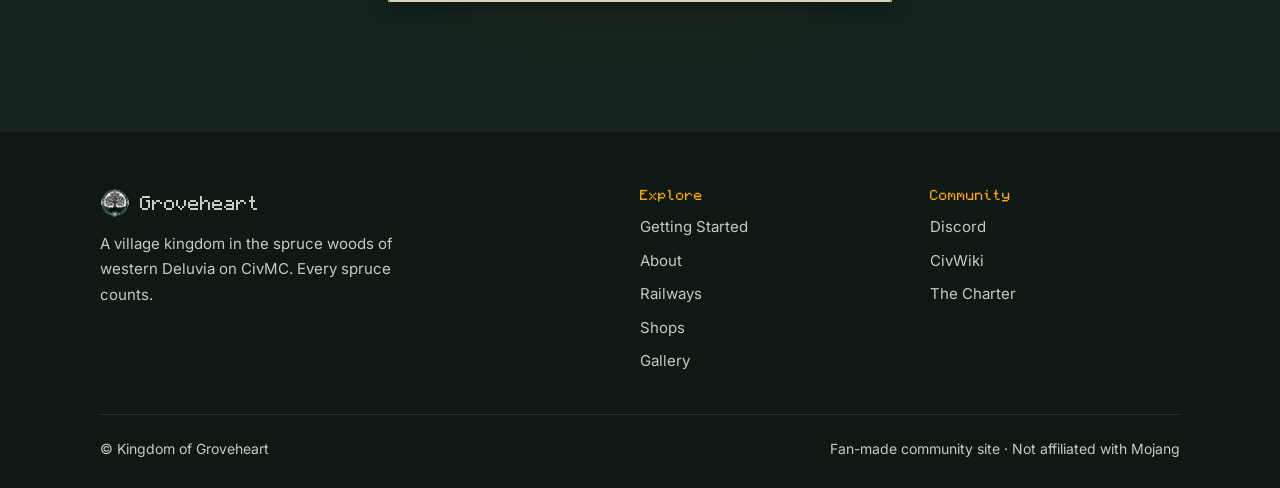
==== commit 7b4e02a1: "Current ministry offices and the Meridiem Entente emblem" ====
--- a/index.html
+++ b/index.html
@@ -19,7 +19,7 @@
 <link rel="icon" href="assets/emblem.png?v=100739d1">
 <meta http-equiv="Content-Security-Policy" content="default-src 'self'; script-src 'self'; style-src 'self' 'unsafe-inline'; img-src 'self' data:; font-src 'self'; connect-src 'self'; object-src 'none'; base-uri 'self'; form-action 'none'; upgrade-insecure-requests">
 <meta name="referrer" content="strict-origin-when-cross-origin">
-<link rel="stylesheet" href="assets/css/site.css?v=cffdad64">
+<link rel="stylesheet" href="assets/css/site.css?v=e892eb6c">
 <link rel="stylesheet" href="assets/css/home.css?v=ca945e2d">
 </head>
 <body class="intro">
--- a/assets/css/site.css
+++ b/assets/css/site.css
@@ -156,6 +156,7 @@
 .node .icon { display: block; width: 56px; height: 56px; filter: drop-shadow(3px 3px 0 rgba(0,0,0,.25)); }
 .node.sm { width: 64px; height: 64px; }
 .node.sm .icon { width: 38px; height: 38px; }
+.node .icon.logo { width: 48px; height: 48px; image-rendering: auto; }
 
 /* Item frame */
 .frame {
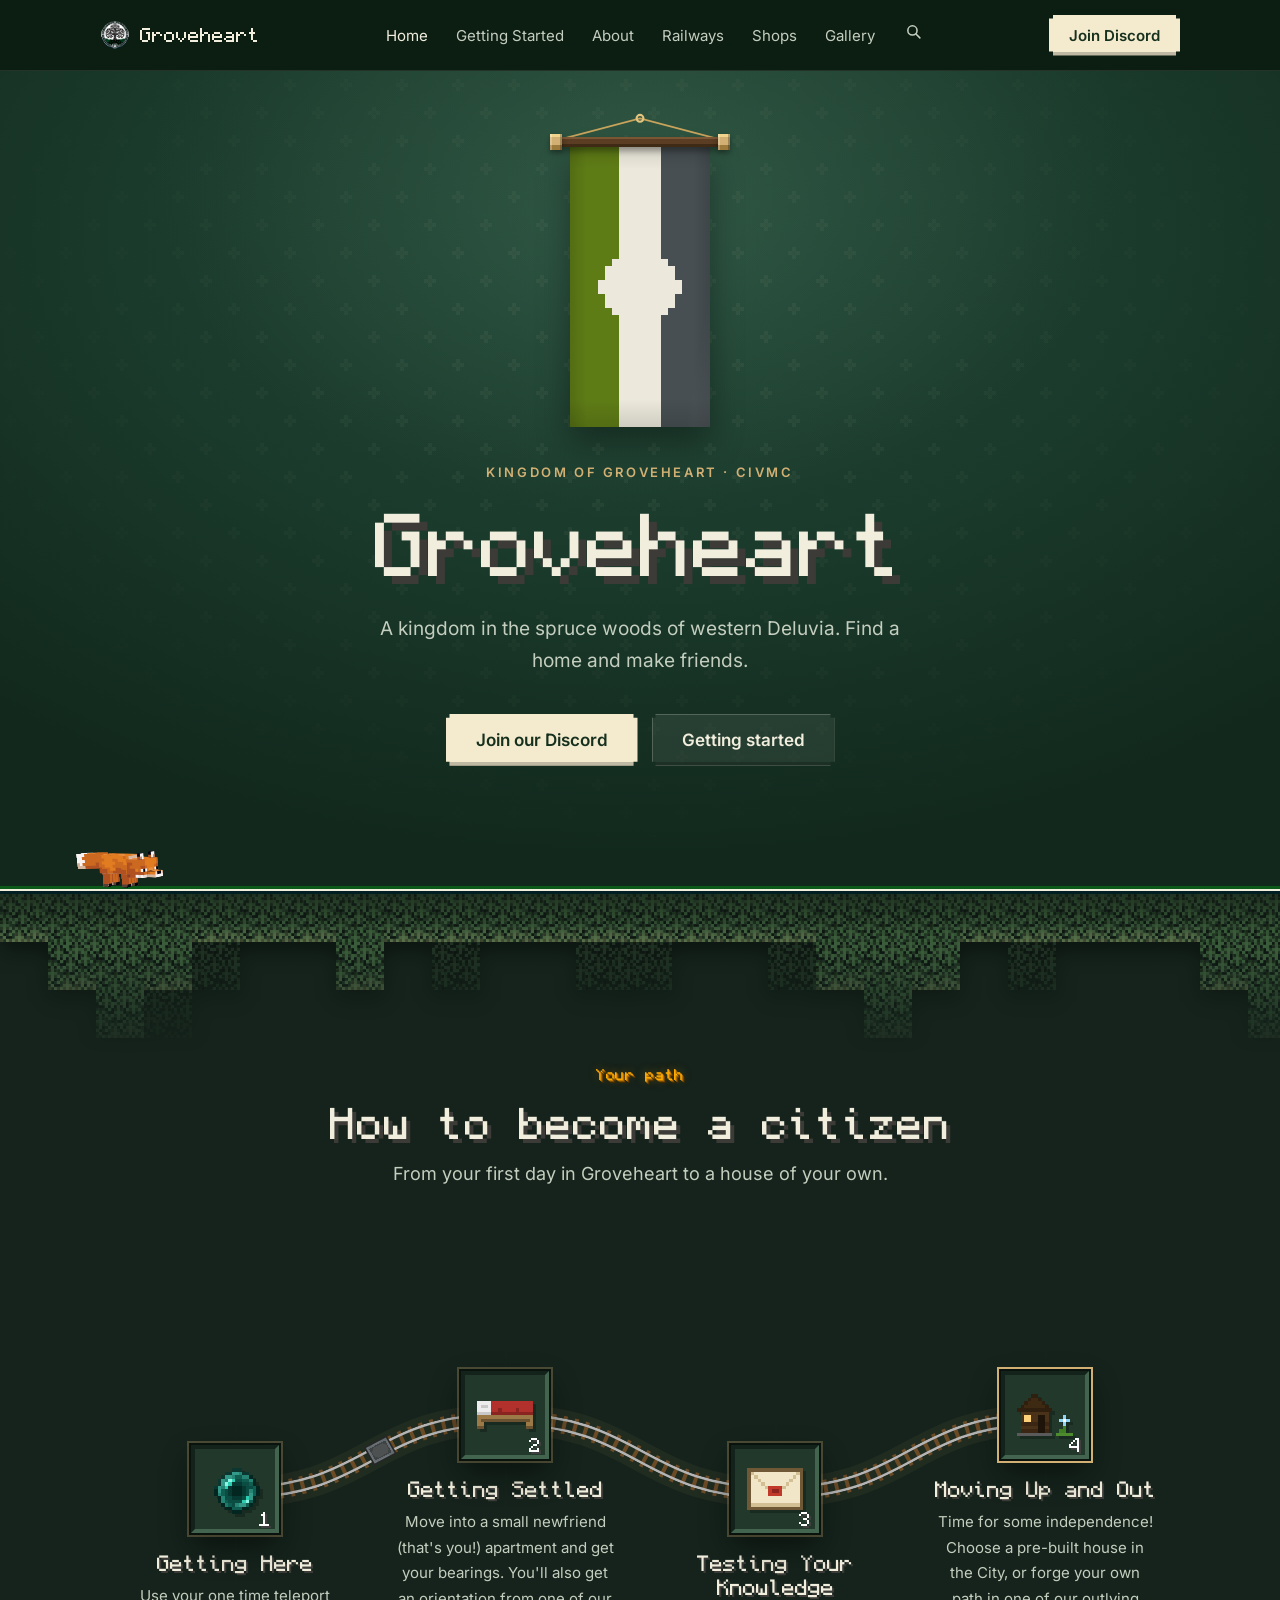
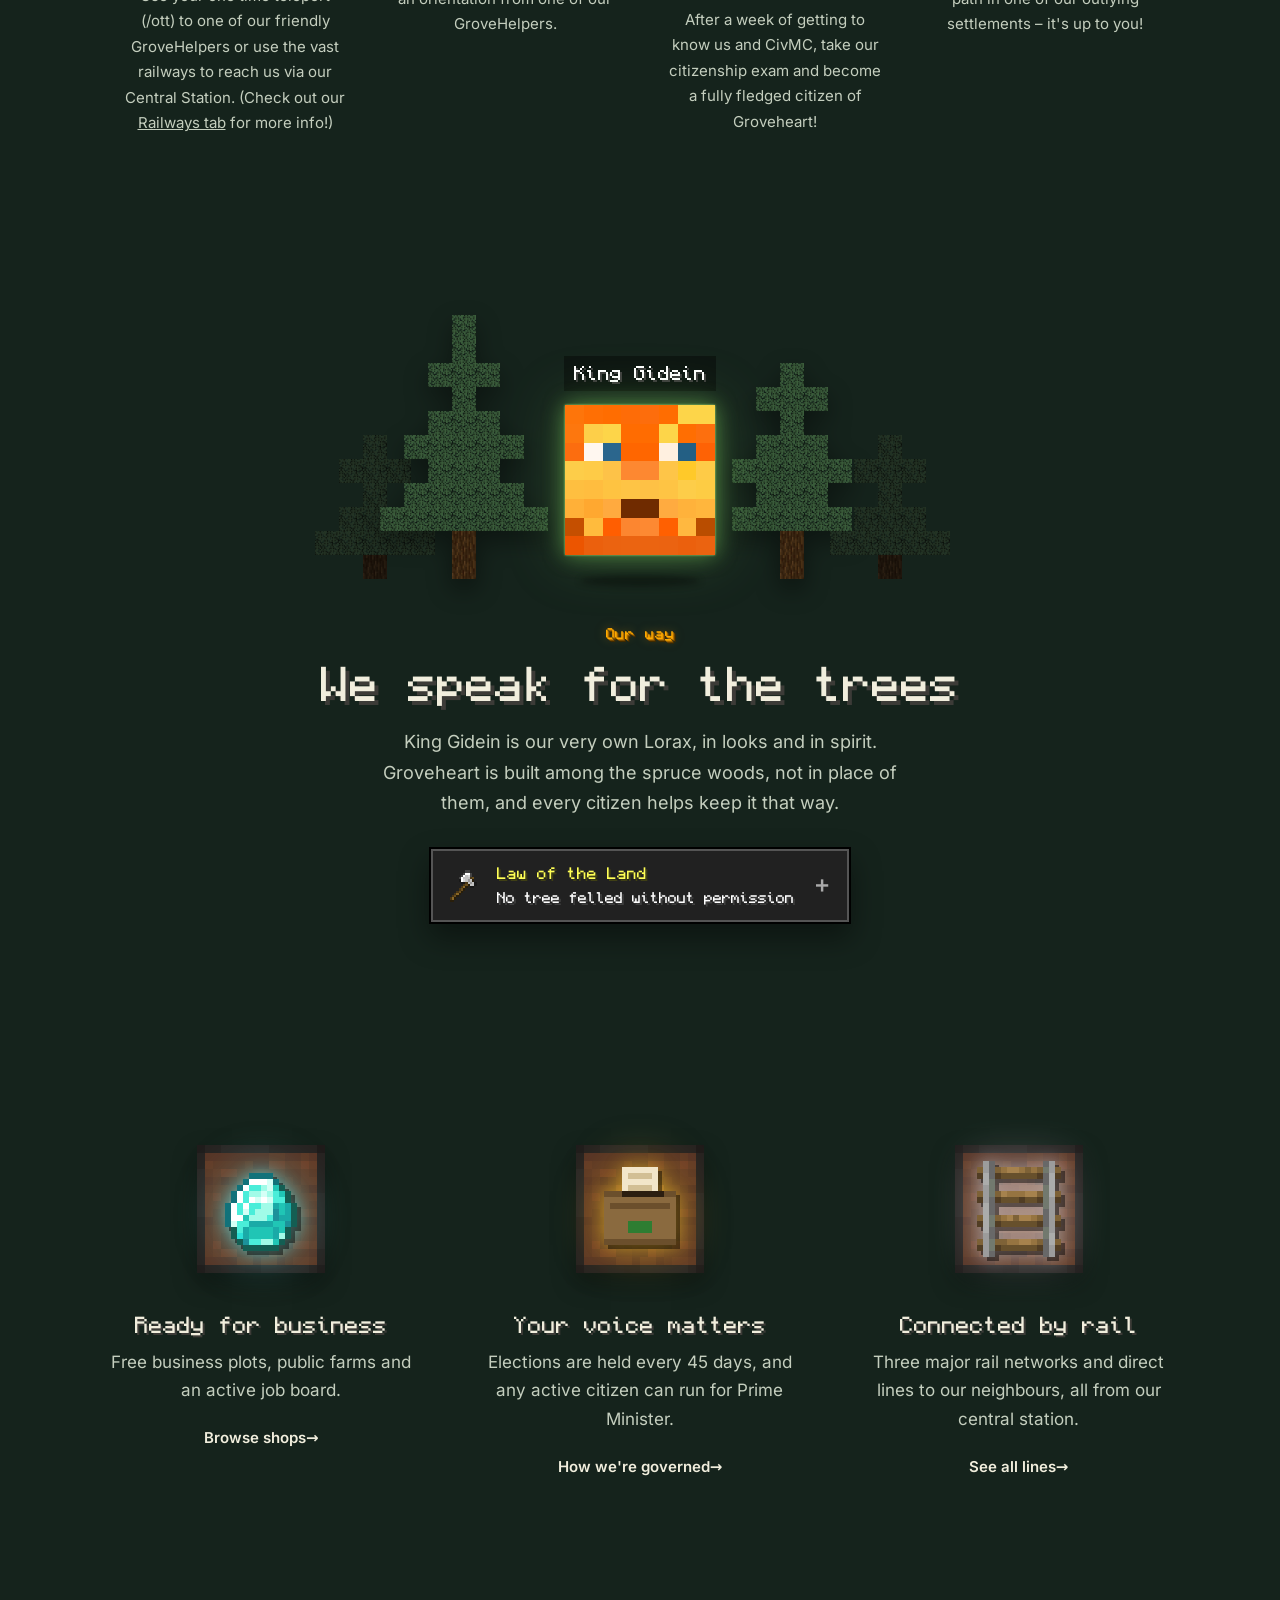
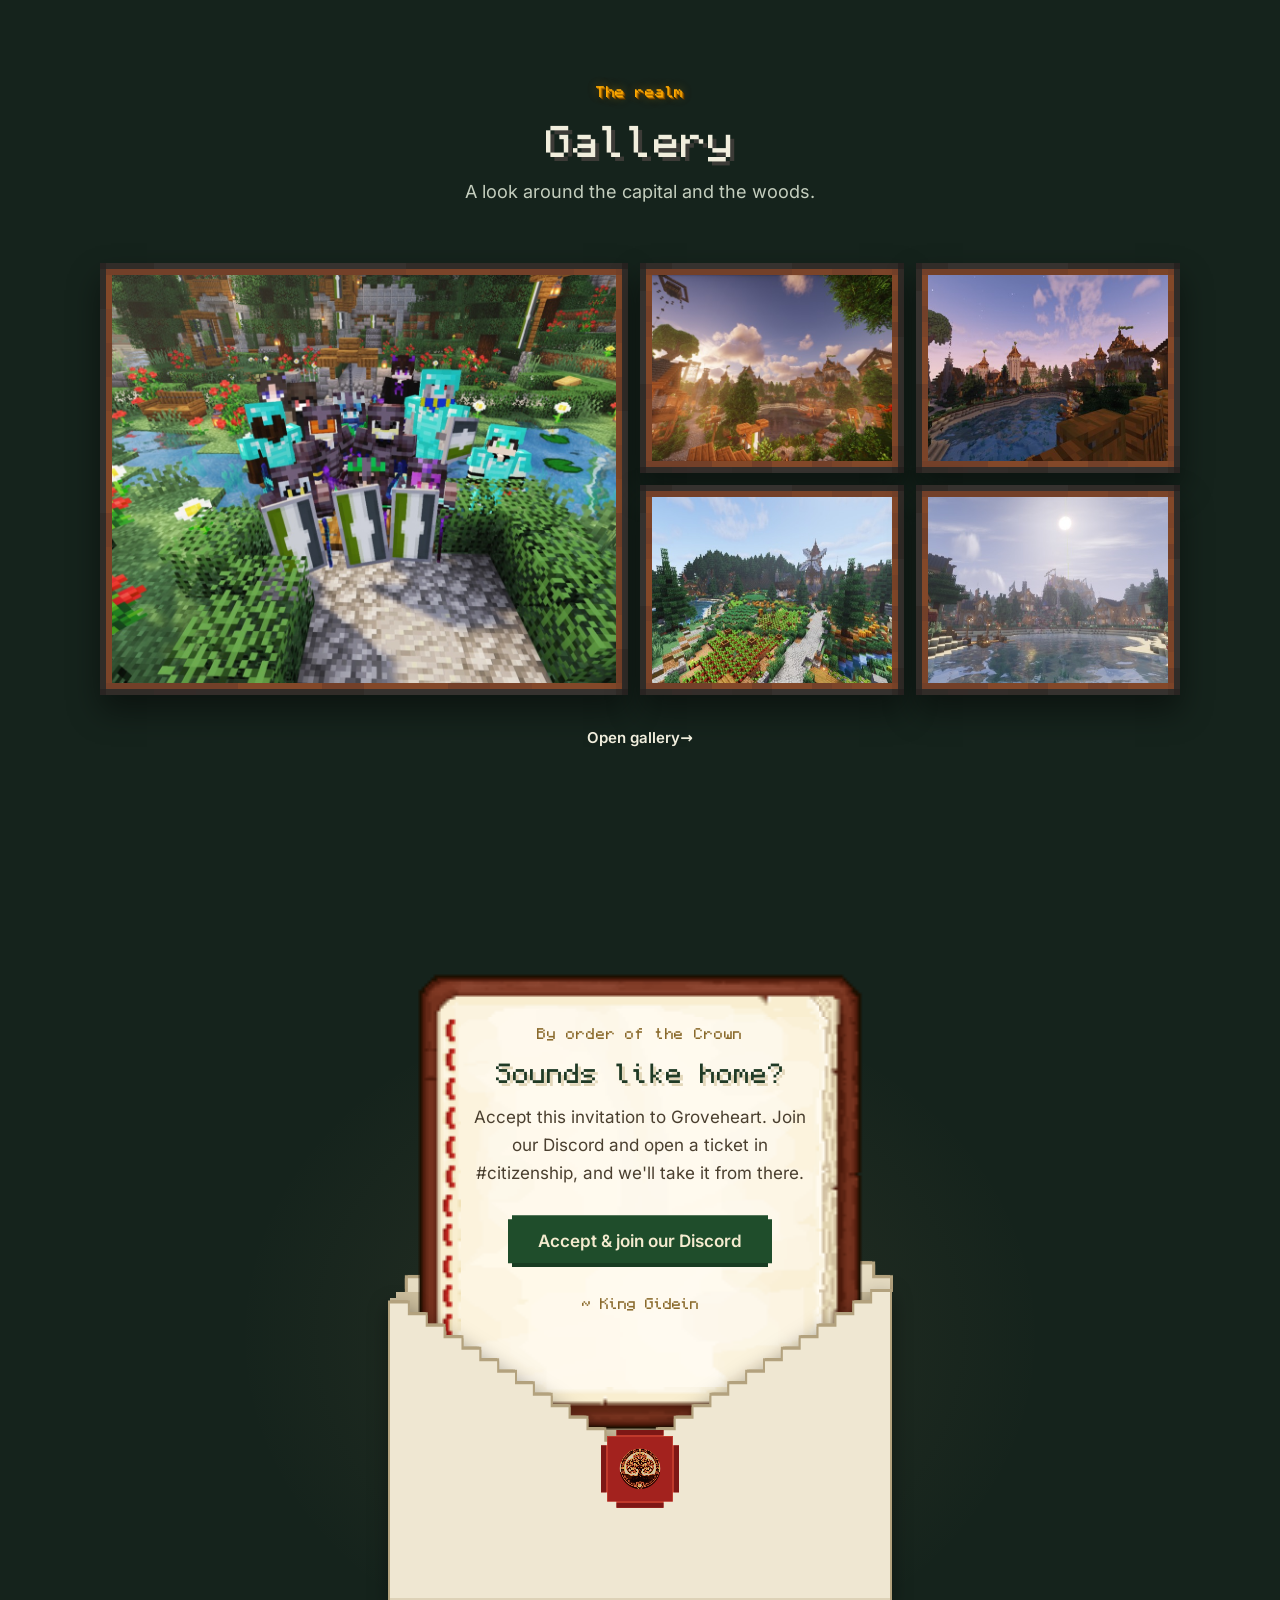
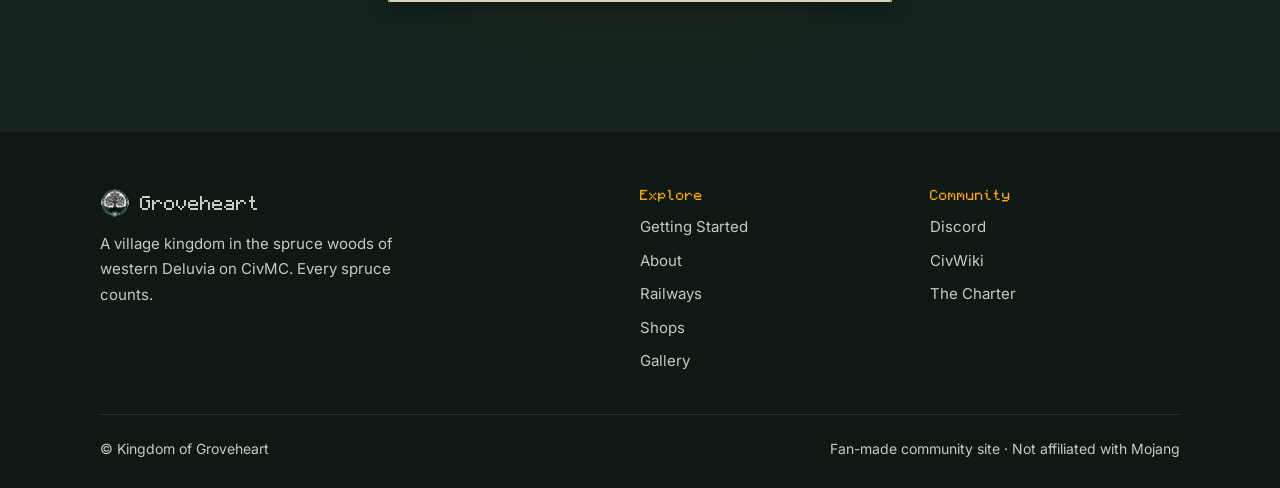
==== commit fc2f3dbb: "Seasonal themes: autumn with pumpkins, Halloween with a ghast, bats and a full moon" ====
--- a/index.html
+++ b/index.html
@@ -19,8 +19,10 @@
 <link rel="icon" href="assets/emblem.png?v=100739d1">
 <meta http-equiv="Content-Security-Policy" content="default-src 'self'; script-src 'self'; style-src 'self' 'unsafe-inline'; img-src 'self' data:; font-src 'self'; connect-src 'self'; object-src 'none'; base-uri 'self'; form-action 'none'; upgrade-insecure-requests">
 <meta name="referrer" content="strict-origin-when-cross-origin">
-<link rel="stylesheet" href="assets/css/site.css?v=e892eb6c">
+<link rel="stylesheet" href="assets/css/site.css?v=ad37711e">
 <link rel="stylesheet" href="assets/css/home.css?v=ca945e2d">
+<link rel="stylesheet" href="assets/css/themes.css?v=1c9d3b21">
+<script src="assets/js/theme.js?v=905f9b93"></script>
 </head>
 <body class="intro">
 
@@ -240,7 +242,7 @@
   </div>
 </footer>
 
-<script src="assets/js/site.js?v=0e5eb4f1"></script>
+<script src="assets/js/site.js?v=0b31c0ca"></script>
 <script src="assets/js/gallery.js?v=25558426"></script>
 <script src="assets/js/home.js?v=8bd251bc"></script>
 </body>
--- a/assets/css/site.css
+++ b/assets/css/site.css
@@ -134,14 +134,14 @@
 .canopy i { position: absolute; top: 0; width: 48px; }
 .canopy i::before, .canopy i::after { content: ""; position: absolute; inset: 0; }
 .canopy i::before {
-  background: url(../blocks/spruce_leaves.png) 24px 21px/48px, #34543A; background-blend-mode: multiply;
+  background: url(../blocks/spruce_leaves.png) 24px 21px/48px, var(--leaf-back, #34543A); background-blend-mode: multiply;
   -webkit-mask: url(../blocks/spruce_leaves.png) 24px 21px/48px; mask: url(../blocks/spruce_leaves.png) 24px 21px/48px;
 }
 .canopy i::after {
   background:
     linear-gradient(rgba(6,14,9,.5), transparent 40px),
     linear-gradient(transparent calc(100% - 16px), rgba(255,222,160,.16)),
-    url(../blocks/spruce_leaves.png) 0 0/48px, #619961;
+    url(../blocks/spruce_leaves.png) 0 0/48px, var(--leaf, #619961);
   background-blend-mode: normal, normal, multiply;
   -webkit-mask: url(../blocks/spruce_leaves.png) 0 0/48px; mask: url(../blocks/spruce_leaves.png) 0 0/48px;
 }
--- a/assets/css/themes.css
+++ b/assets/css/themes.css
@@ -0,0 +1,101 @@
+/* Seasonal themes. assets/js/theme.js sets <html data-theme="..."> from the calendar;
+   [data-theme~="x"] also matches when an event like Halloween is layered on a season. */
+
+/* ---------- Autumn: warm evening light with a touch of Halloween dusk ---------- */
+[data-theme~="autumn"] { --path: #DDA15A; }
+
+[data-theme~="autumn"] .hero,
+[data-theme~="autumn"] .page-hero {
+  background:
+    radial-gradient(ellipse 60% 55% at 50% 0%, rgba(232,140,60,.2), transparent 70%),
+    radial-gradient(ellipse 85% 55% at 50% 105%, rgba(96,44,110,.24), transparent 70%),
+    radial-gradient(ellipse 55% 60% at 50% 12%, rgba(120,170,130,.1), transparent 70%),
+    radial-gradient(ellipse 90% 90% at 50% 20%, #2F4631, #22372A 45%, #141F18 85%);
+}
+
+/* The leaf edges turn into mixed autumn foliage; the spruce trees stay green */
+[data-theme~="autumn"] .canopy i { --leaf: #F0913A; --leaf-back: #7A3A1A; }
+[data-theme~="autumn"] .canopy i[data-tone="1"] { --leaf: #E4643A; --leaf-back: #6A2618; }
+[data-theme~="autumn"] .canopy i[data-tone="2"] { --leaf: #F4C24C; --leaf-back: #7E4E1C; }
+[data-theme~="autumn"] .canopy i[data-tone="3"] { --leaf: #C98A3E; --leaf-back: #5A3418; }
+
+/* Falling leaves, behind the header content */
+.hero > .falling, .page-hero > .falling { position: absolute; inset: 0; z-index: 0; overflow: hidden; pointer-events: none; }
+.falling span { position: absolute; top: -24px; opacity: .85; animation: leaf-fall var(--dur) linear var(--delay) infinite; }
+.falling svg { display: block; width: 15px; height: 18px; animation: leaf-sway 3.4s ease-in-out infinite alternate; }
+@keyframes leaf-fall { to { transform: translateY(900px); } }
+@keyframes leaf-sway { from { transform: translateX(-16px) rotate(-28deg); } to { transform: translateX(16px) rotate(24deg); } }
+
+/* Pumpkins on the bottom edge of the header (behind the fox on the home page) */
+.hero > .pumpkins, .page-hero > .pumpkins { position: absolute; left: 0; right: 0; bottom: 0; height: 48px; z-index: 1; pointer-events: none; }
+.pumpkins > img, .pumpkins > .lantern {
+  position: absolute; bottom: 0; width: 48px; height: 48px;
+  animation: pumpkin-drop .55s cubic-bezier(.3,1.5,.6,1) calc(.4s + var(--i) * .2s) both;
+}
+.pumpkins img { image-rendering: pixelated; filter: drop-shadow(0 6px 5px rgba(0,0,0,.45)); }
+.lantern img { position: absolute; inset: 0; width: 100%; height: 100%; }
+/* The middle pumpkin lights up once, then keeps a soft glow */
+.lantern .lit { filter: drop-shadow(0 0 8px rgba(255,160,50,.45)) drop-shadow(0 6px 5px rgba(0,0,0,.45)); animation: pumpkin-light .7s ease-out 1.5s both; }
+.pumpkins:not(.go) > *, .pumpkins:not(.go) .lit { animation-play-state: paused; }
+@keyframes pumpkin-drop { from { opacity: 0; transform: translateY(-70px); } 40% { opacity: 1; } to { opacity: 1; transform: none; } }
+@keyframes pumpkin-light {
+  from { opacity: 0; }
+  35%  { opacity: 1; filter: brightness(1.5) drop-shadow(0 0 16px rgba(255,170,60,.9)); }
+  to   { opacity: 1; filter: drop-shadow(0 0 8px rgba(255,160,50,.45)) drop-shadow(0 6px 5px rgba(0,0,0,.45)); }
+}
+
+@media (max-width: 600px) {
+  .hero > .pumpkins, .page-hero > .pumpkins { height: 32px; }
+  .pumpkins > img, .pumpkins > .lantern { width: 32px; height: 32px; }
+  .pumpkins > .lantern { right: calc(7% + 35px) !important; }
+}
+@media (prefers-reduced-motion: reduce) {
+  .falling { display: none; }
+}
+
+/* ---------- Halloween (24 Oct to 7 Nov, on top of autumn): a darker night with a few spooky extras ---------- */
+[data-theme~="halloween"] .hero,
+[data-theme~="halloween"] .page-hero {
+  background:
+    radial-gradient(circle at 86% 14%, rgba(220,225,255,.1), transparent 20%),
+    radial-gradient(ellipse 90% 60% at 50% 105%, rgba(110,46,130,.36), transparent 70%),
+    radial-gradient(ellipse 60% 50% at 50% 0%, rgba(232,140,60,.12), transparent 70%),
+    radial-gradient(ellipse 90% 90% at 50% 20%, #22342A, #192A21 45%, #0F1712 85%);
+}
+.hero > .night, .page-hero > .night { position: absolute; inset: 0; z-index: 0; overflow: hidden; pointer-events: none; }
+.night img { image-rendering: pixelated; }
+.night .moon { position: absolute; top: 34px; right: 12%; width: 64px; height: 64px; opacity: .9; filter: drop-shadow(0 0 18px rgba(220,225,255,.25)); }
+.night .cobweb { position: absolute; top: 0; left: 0; width: 96px; height: 96px; opacity: .3; }
+.night .cobweb.right { left: auto; right: 0; transform: scaleX(-1); }
+
+/* The ghast drifts slowly across the sky, bobbing, with its tentacles swaying */
+.ghast { position: absolute; top: 16%; left: 0; opacity: .88; animation: ghast-drift 80s linear -32s infinite; }
+.ghast-body { animation: ghast-bob 4s ease-in-out infinite alternate; }
+.ghast img { display: block; width: 48px; height: 48px; }
+.tentacles { display: flex; justify-content: space-evenly; width: 48px; }
+.tentacles i { width: 6px; height: calc(var(--len) * 3px); background: #F0F0F0; box-shadow: inset -2px 0 0 #D6D6D6;
+               transform-origin: top; animation: tentacle 2.6s ease-in-out calc(var(--i) * -.5s) infinite alternate; }
+@keyframes ghast-drift { from { transform: translateX(105vw); } to { transform: translateX(-120px); } }
+@keyframes ghast-bob { from { transform: translateY(-8px); } to { transform: translateY(8px); } }
+@keyframes tentacle { from { transform: rotate(-8deg); } to { transform: rotate(8deg); } }
+
+/* Bats flutter across now and then */
+.bat { position: absolute; top: var(--top); left: 0; width: 27px; height: 12px; animation: bat-fly 26s linear var(--delay) infinite; }
+.bat svg { position: absolute; inset: 0; width: 100%; height: 100%; fill: #150E1A; animation: flap .3s linear infinite; }
+.bat .down { animation-delay: -.15s; }
+@keyframes flap { 0%, 49.9% { opacity: 1; } 50%, 100% { opacity: 0; } }
+@keyframes bat-fly {
+  0%   { transform: translate(-40px, 0); }
+  10%  { transform: translate(28vw, -22px); }
+  20%  { transform: translate(56vw, 10px); }
+  30%  { transform: translate(84vw, -16px); }
+  36%, 100% { transform: translate(105vw, 0); }
+}
+
+@media (max-width: 600px) {
+  .night .moon { top: 78px; right: 5%; }
+  .night .cobweb { width: 64px; height: 64px; }
+}
+@media (prefers-reduced-motion: reduce) {
+  .ghast, .bat { display: none; }
+}
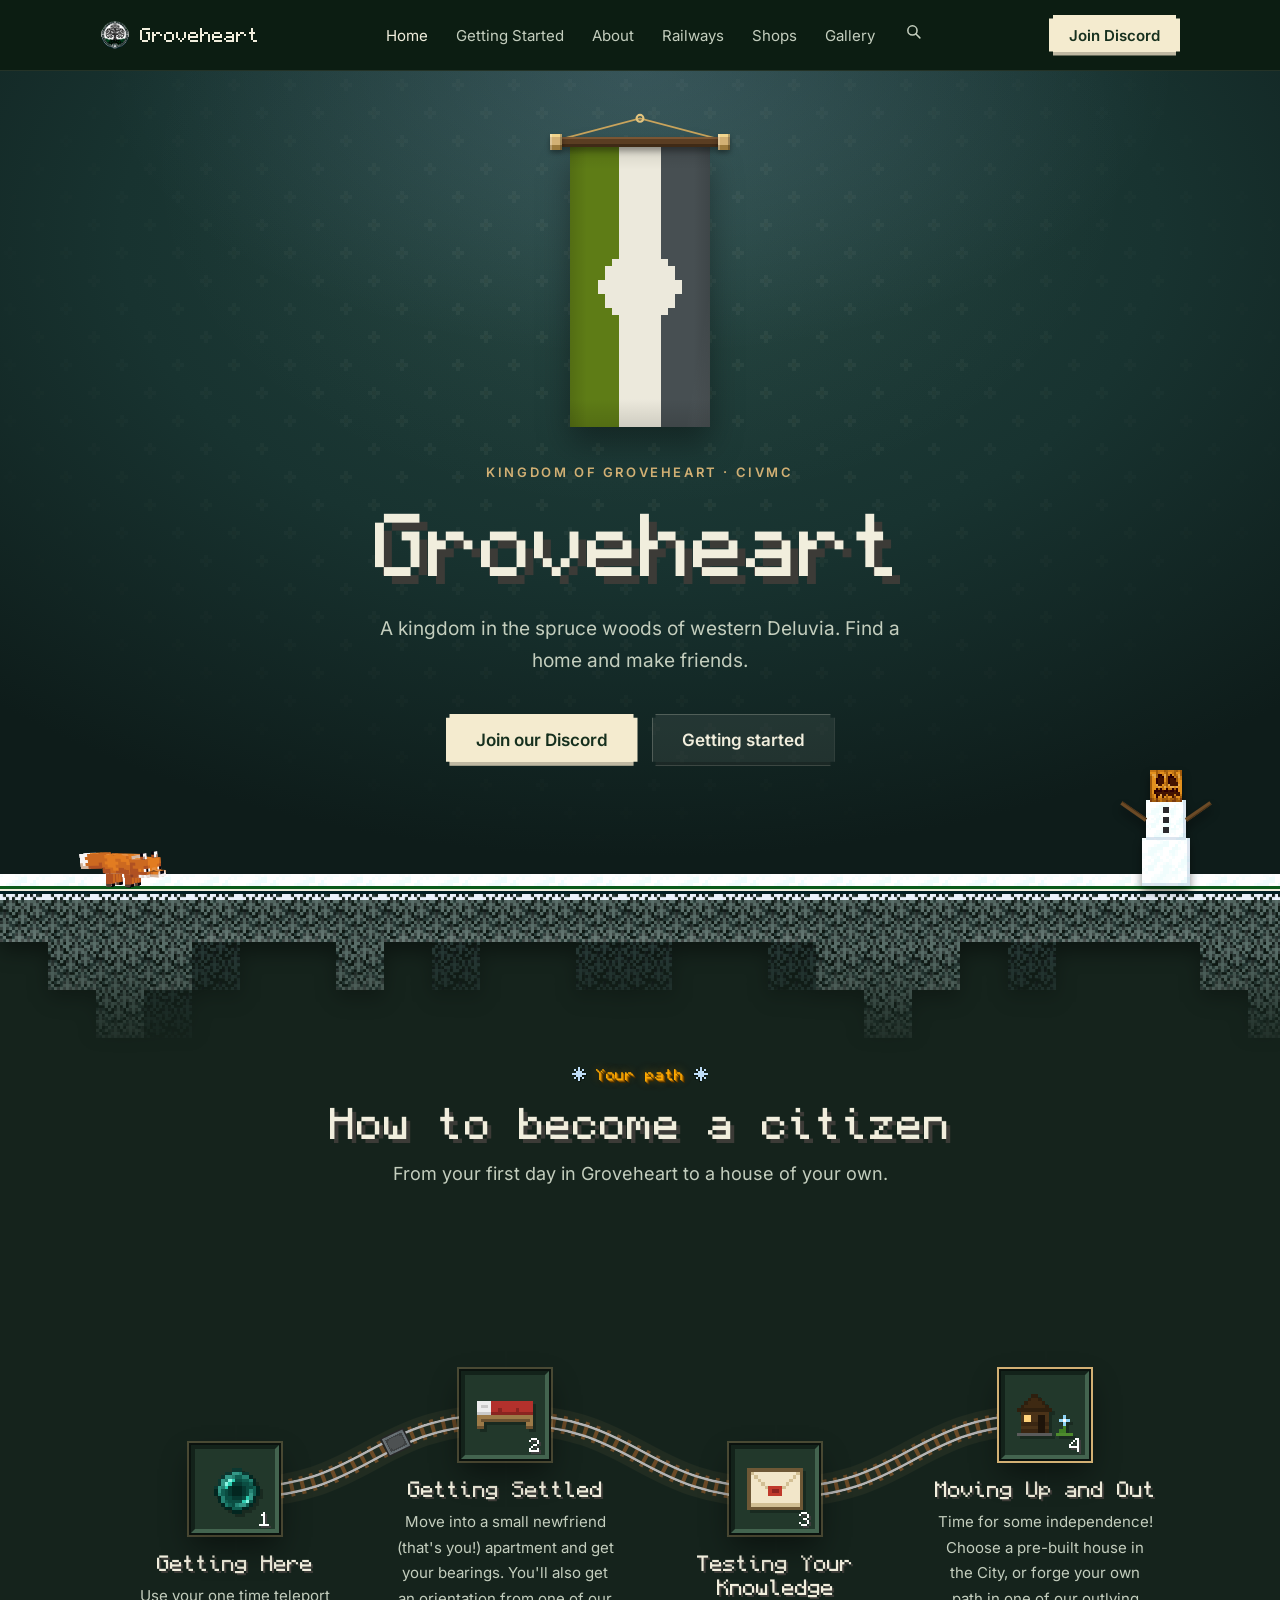
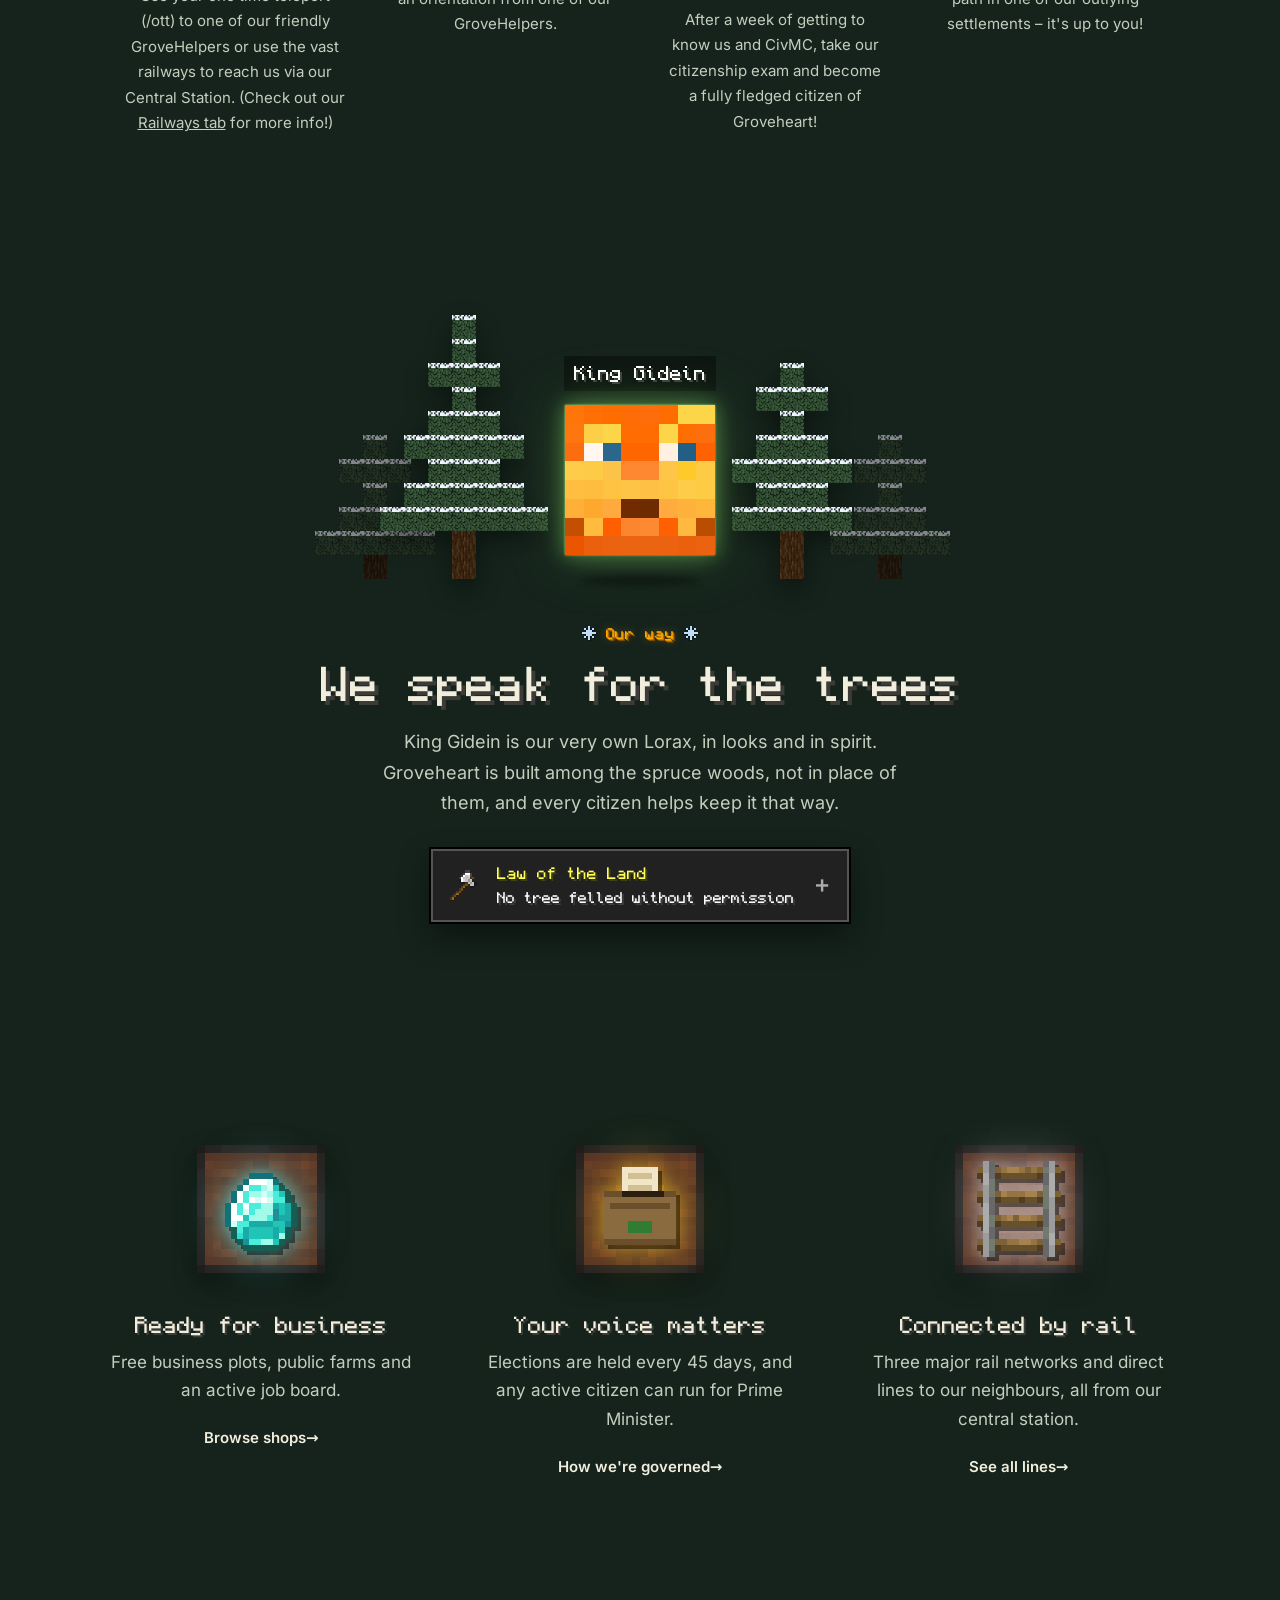
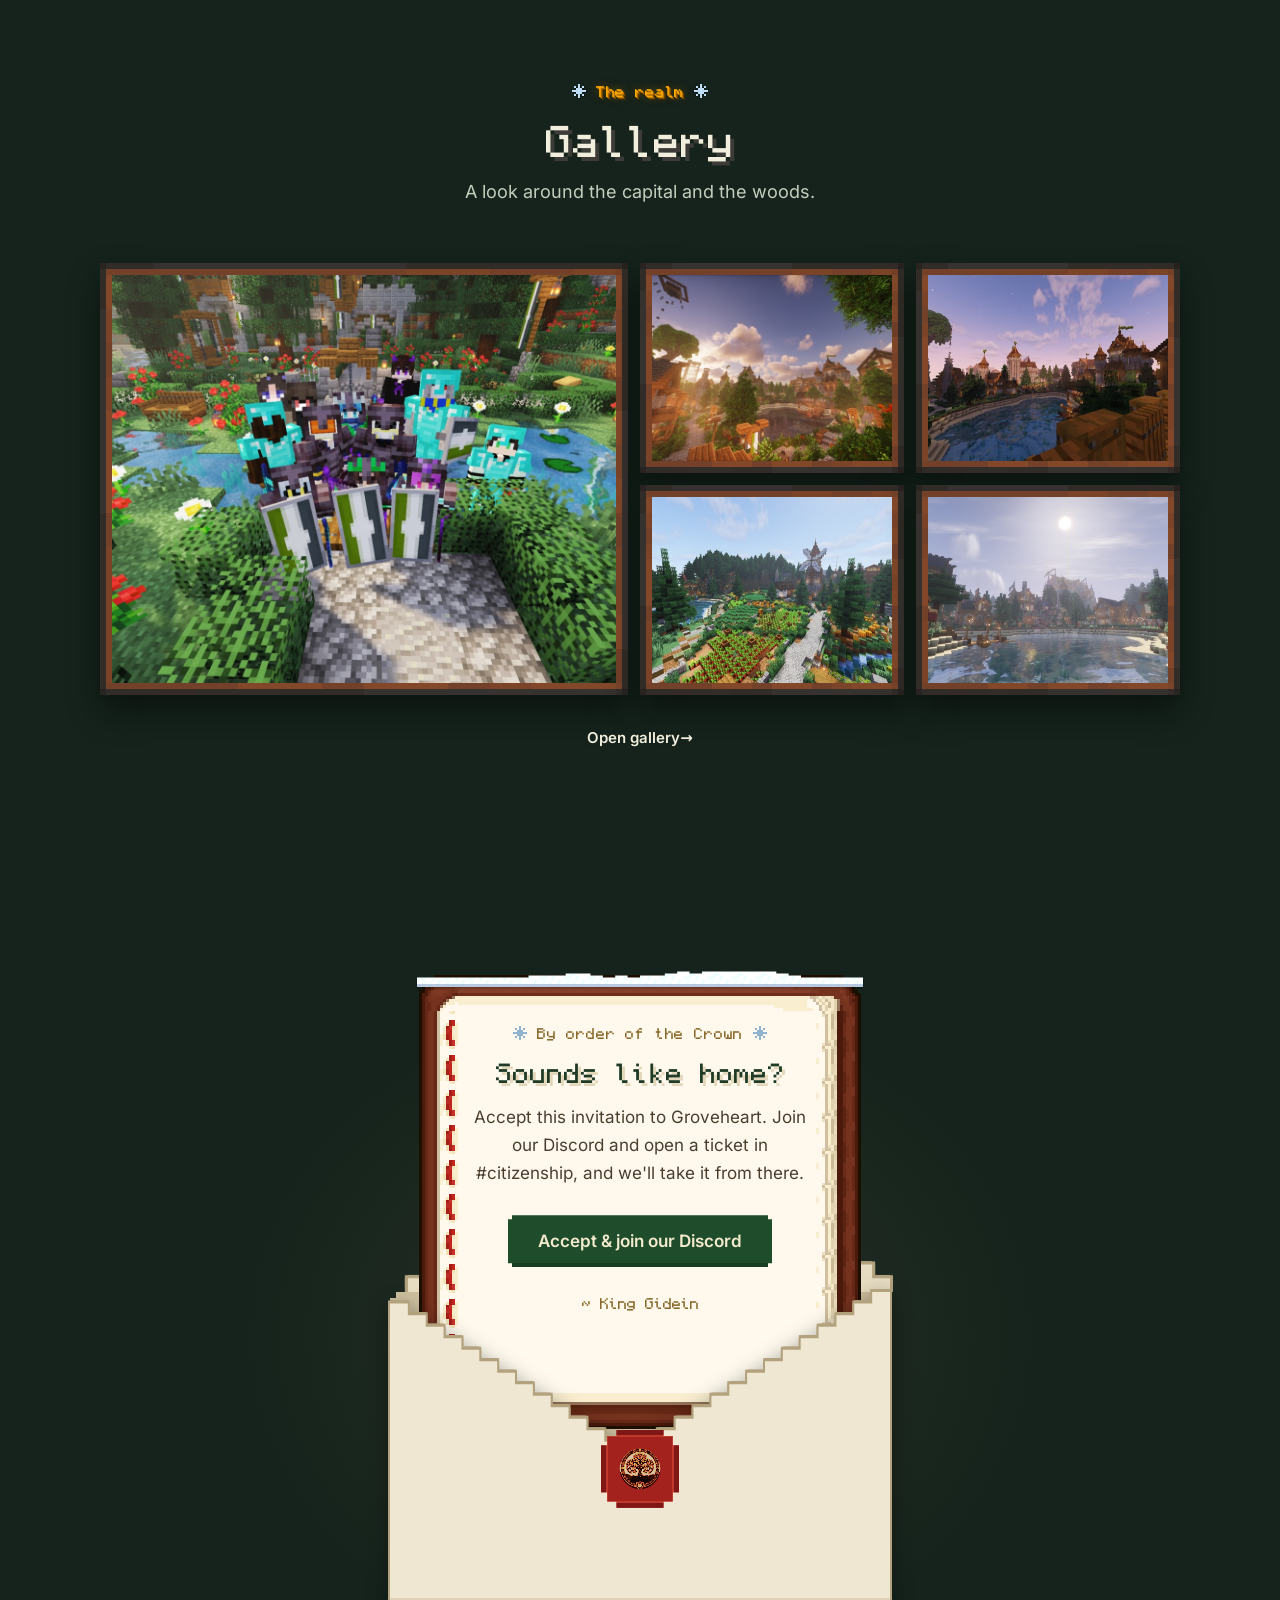
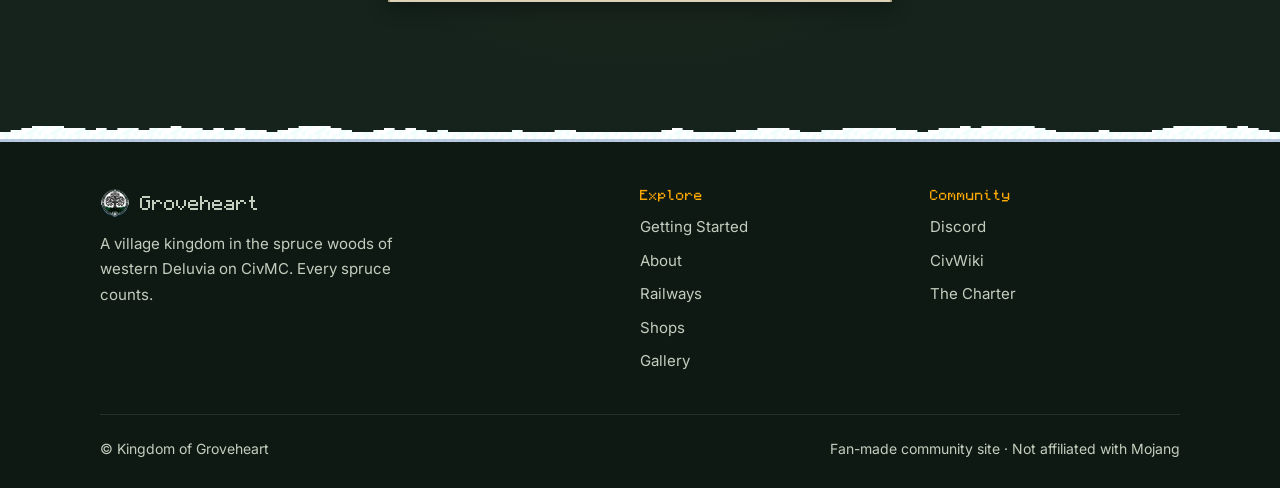
==== commit ea865995: "Winter, Christmas and New Year themes, seasonal touches further down the page, sharper book pages Wi" ====
--- a/index.html
+++ b/index.html
@@ -19,10 +19,10 @@
 <link rel="icon" href="assets/emblem.png?v=100739d1">
 <meta http-equiv="Content-Security-Policy" content="default-src 'self'; script-src 'self'; style-src 'self' 'unsafe-inline'; img-src 'self' data:; font-src 'self'; connect-src 'self'; object-src 'none'; base-uri 'self'; form-action 'none'; upgrade-insecure-requests">
 <meta name="referrer" content="strict-origin-when-cross-origin">
-<link rel="stylesheet" href="assets/css/site.css?v=ad37711e">
+<link rel="stylesheet" href="assets/css/site.css?v=33422d03">
 <link rel="stylesheet" href="assets/css/home.css?v=ca945e2d">
-<link rel="stylesheet" href="assets/css/themes.css?v=1c9d3b21">
-<script src="assets/js/theme.js?v=905f9b93"></script>
+<link rel="stylesheet" href="assets/css/themes.css?v=40fc9266">
+<script src="assets/js/theme.js?v=017f7e5c"></script>
 </head>
 <body class="intro">
 
@@ -244,6 +244,6 @@
 
 <script src="assets/js/site.js?v=0b31c0ca"></script>
 <script src="assets/js/gallery.js?v=25558426"></script>
-<script src="assets/js/home.js?v=8bd251bc"></script>
+<script src="assets/js/home.js?v=7e26576e"></script>
 </body>
 </html>
--- a/assets/css/site.css
+++ b/assets/css/site.css
@@ -178,9 +178,11 @@
 .map-tile:hover { transform: scale(1.015); }
 .map-tile img { width: 100%; height: 100%; object-fit: cover; image-rendering: auto; display: block; }
 
-/* Book page */
+/* Book page. The texture is drawn at exactly 3x with hard pixels: the rings on the left and
+   the page edges on the right repeat, the paper in the middle is one flat colour. */
 .book {
-  color: #2B2014; border: 45px solid transparent; border-image: url(../blocks/book_page.png) 15 fill stretch; padding: 0 4px;
+  color: #2B2014; border: 45px solid transparent; padding: 0 4px 18px; image-rendering: pixelated;
+  border-image: url(../blocks/book_page.png?v=2) 13 30 24 15 fill / 39px 90px 72px 45px stretch round;
 }
 .book h2, .book h3 { color: #1F3A25; text-shadow: 3px 3px 0 #E3D7BA; }
 .book h3 { text-shadow: 2px 2px 0 #E3D7BA; }
--- a/assets/css/themes.css
+++ b/assets/css/themes.css
@@ -23,29 +23,47 @@
 .hero > .falling, .page-hero > .falling { position: absolute; inset: 0; z-index: 0; overflow: hidden; pointer-events: none; }
 .falling span { position: absolute; top: -24px; opacity: .85; animation: leaf-fall var(--dur) linear var(--delay) infinite; }
 .falling svg { display: block; width: 15px; height: 18px; animation: leaf-sway 3.4s ease-in-out infinite alternate; }
+.falling.snow svg { width: 5px; height: 5px; animation-duration: 4.5s; }
+.falling.snow span:nth-child(even) svg { width: 9px; height: 9px; }
 @keyframes leaf-fall { to { transform: translateY(900px); } }
 @keyframes leaf-sway { from { transform: translateX(-16px) rotate(-28deg); } to { transform: translateX(16px) rotate(24deg); } }
 
-/* Pumpkins on the bottom edge of the header (behind the fox on the home page) */
-.hero > .pumpkins, .page-hero > .pumpkins { position: absolute; left: 0; right: 0; bottom: 0; height: 48px; z-index: 1; pointer-events: none; }
-.pumpkins > img, .pumpkins > .lantern {
-  position: absolute; bottom: 0; width: 48px; height: 48px;
-  animation: pumpkin-drop .55s cubic-bezier(.3,1.5,.6,1) calc(.4s + var(--i) * .2s) both;
-}
-.pumpkins img { image-rendering: pixelated; filter: drop-shadow(0 6px 5px rgba(0,0,0,.45)); }
+/* Props along the bottom edge of a header (behind the fox on the home page). They drop in
+   one after another once the edge is on screen. */
+.hero > .ground, .page-hero > .ground { position: absolute; left: 0; right: 0; bottom: 0; height: 48px; z-index: 1; pointer-events: none; }
+.ground > * { position: absolute; bottom: 0; animation: prop-drop .55s cubic-bezier(.3,1.5,.6,1) calc(.4s + var(--i, 0) * .2s) both; }
+.ground:not(.go) > *, .ground:not(.go) .lit { animation-play-state: paused; }
+.ground img { image-rendering: pixelated; filter: drop-shadow(0 6px 5px rgba(0,0,0,.45)); }
+@keyframes prop-drop { from { opacity: 0; transform: translateY(-70px); } 40% { opacity: 1; } to { opacity: 1; transform: none; } }
+
+/* Autumn pumpkins; the middle one lights up once, then keeps a soft glow */
+.pumpkins > img, .pumpkins > .lantern { width: 48px; height: 48px; }
 .lantern img { position: absolute; inset: 0; width: 100%; height: 100%; }
-/* The middle pumpkin lights up once, then keeps a soft glow */
 .lantern .lit { filter: drop-shadow(0 0 8px rgba(255,160,50,.45)) drop-shadow(0 6px 5px rgba(0,0,0,.45)); animation: pumpkin-light .7s ease-out 1.5s both; }
-.pumpkins:not(.go) > *, .pumpkins:not(.go) .lit { animation-play-state: paused; }
-@keyframes pumpkin-drop { from { opacity: 0; transform: translateY(-70px); } 40% { opacity: 1; } to { opacity: 1; transform: none; } }
 @keyframes pumpkin-light {
   from { opacity: 0; }
   35%  { opacity: 1; filter: brightness(1.5) drop-shadow(0 0 16px rgba(255,170,60,.9)); }
   to   { opacity: 1; filter: drop-shadow(0 0 8px rgba(255,160,50,.45)) drop-shadow(0 6px 5px rgba(0,0,0,.45)); }
 }
 
+/* Touches further down the page: on the book pages, the invitation and the footer,
+   and a small ornament on both sides of each section title */
+[data-theme] .book, [data-theme] footer { position: relative; }
+.deco { position: absolute; inset: 0; pointer-events: none; }
+.ornament { display: inline-block; margin: 0 .7em; vertical-align: -1px; }
+.ornament svg { display: block; filter: drop-shadow(1px 1px 0 rgba(0,0,0,.4)); }
+.ornament:last-child svg { transform: scaleX(-1); }
+.book .ornament svg { filter: brightness(.8) saturate(1.3); }
+
+/* Leaves that have settled on the book pages and along the footer */
+.fallen-leaves span { position: absolute; }
+.fallen-leaves svg { display: block; width: 20px; height: 24px; filter: drop-shadow(1px 2px 1px rgba(0,0,0,.3)); }
+footer > .fallen-leaves svg { width: 15px; height: 18px; }
+
 @media (max-width: 600px) {
-  .hero > .pumpkins, .page-hero > .pumpkins { height: 32px; }
+  .ornament { margin: 0 .4em; }
+  .book .ornament { display: none; }
+  .hero > .ground, .page-hero > .ground { height: 32px; }
   .pumpkins > img, .pumpkins > .lantern { width: 32px; height: 32px; }
   .pumpkins > .lantern { right: calc(7% + 35px) !important; }
 }
@@ -92,10 +110,110 @@
   36%, 100% { transform: translate(105vw, 0); }
 }
 
+/* A cobweb in the corner of each book page, and a spider going up and down on its thread */
+.web img { position: absolute; top: -40px; right: -40px; width: 80px; height: 80px; image-rendering: pixelated; filter: brightness(.25); opacity: .4; }
+.web .spider { position: absolute; top: -8px; right: -18px; width: 1px; height: 64px; background: rgba(30,26,34,.6); animation: spider 3.8s ease-in-out infinite alternate; }
+.web .spider svg { position: absolute; left: -16px; bottom: -18px; }
+@keyframes spider { from { height: 52px; } to { height: 78px; } }
+
 @media (max-width: 600px) {
   .night .moon { top: 78px; right: 5%; }
   .night .cobweb { width: 64px; height: 64px; }
 }
 @media (prefers-reduced-motion: reduce) {
   .ghast, .bat { display: none; }
-}
+  .web .spider { animation: none; }
+}
+
+/* ---------- Winter (from 15 Nov): snow, frosted leaves, snowy spruces and a snow golem ---------- */
+[data-theme~="winter"] .hero,
+[data-theme~="winter"] .page-hero {
+  background:
+    radial-gradient(ellipse 60% 50% at 50% 0%, rgba(170,200,255,.14), transparent 70%),
+    radial-gradient(ellipse 55% 60% at 50% 12%, rgba(160,200,190,.08), transparent 70%),
+    radial-gradient(ellipse 90% 90% at 50% 20%, #21403C, #183330 45%, #0E1C1A 85%);
+}
+[data-theme~="winter"] .canopy i { --leaf: #93B5AC; --leaf-back: #3F5C57; }
+[data-theme~="winter"] .canopy i::after {
+  background:
+    linear-gradient(#EAF1FA 0 6px, transparent 0),
+    linear-gradient(transparent calc(100% - 16px), rgba(255,255,255,.12)),
+    url(../blocks/spruce_leaves.png) 0 0/48px, var(--leaf);
+  background-blend-mode: normal, normal, multiply;
+}
+/* Snow resting on every tier of the spruces */
+[data-theme~="winter"] .spruce i::after {
+  background: linear-gradient(#EEF4FF 0 calc(var(--b) / 5), transparent 0), url(../blocks/spruce_leaves.png) 0 0/var(--b), #619961;
+  background-blend-mode: normal, multiply;
+}
+.snow-layer {
+  position: absolute; left: 0; right: 0; bottom: 0; height: 12px; z-index: 1; pointer-events: none;
+  background: url(../blocks/snow.png) 0 0/48px; image-rendering: pixelated; box-shadow: inset 0 2px 0 rgba(255,255,255,.5);
+}
+.snow-golem { --u: 1px; width: calc(48 * var(--u)); height: calc(120 * var(--u)); filter: drop-shadow(0 6px 5px rgba(0,0,0,.45)); }
+.snow-golem span { position: absolute; left: 50%; background: url(../blocks/snow.png) 0 0/100%; image-rendering: pixelated; transform: translateX(-50%); box-shadow: inset -3px -3px 0 rgba(120,150,190,.25); }
+.snow-golem .lower { bottom: 0; width: calc(48 * var(--u)); height: calc(48 * var(--u)); }
+.snow-golem .upper { bottom: calc(46 * var(--u)); width: calc(40 * var(--u)); height: calc(40 * var(--u)); }
+.snow-golem .head { position: absolute; left: 50%; bottom: calc(84 * var(--u)); width: calc(32 * var(--u)); height: calc(32 * var(--u)); transform: translateX(-50%); filter: none; }
+.snow-golem .arm { position: absolute; bottom: calc(66 * var(--u)); width: calc(4 * var(--u)); height: calc(30 * var(--u)); background: #6B4A26; box-shadow: inset calc(-1 * var(--u)) 0 0 #4A3218; transform-origin: bottom; }
+.snow-golem .arm.left { left: calc(2 * var(--u)); transform: rotate(-55deg); }
+.snow-golem .arm.right { right: calc(2 * var(--u)); transform: rotate(55deg); }
+/* Three pieces of coal as buttons */
+.snow-golem .upper::before {
+  content: ""; position: absolute; left: 50%; top: calc(7 * var(--u)); width: calc(6 * var(--u)); height: calc(6 * var(--u));
+  margin-left: calc(-3 * var(--u)); background: #2A292D;
+  box-shadow: 0 calc(10 * var(--u)) #2A292D, 0 calc(20 * var(--u)) #2A292D;
+}
+
+/* The fox's paw prints (set in home.js), fading after a while */
+.paw { position: absolute; bottom: 2px; width: 5px; height: 3px; background: rgba(70,95,135,.5); box-shadow: 0 1px 0 rgba(255,255,255,.55); animation: paw-fade 10s ease-in forwards; }
+.paw.far { bottom: 6px; }
+@keyframes paw-fade { to { opacity: 0; } }
+
+/* Snow on top of the book pages, and a snow layer along the top of the footer */
+.book > .snowcap { inset: -46px -44px auto; height: 16px; filter: drop-shadow(0 2px 1px rgba(0,0,0,.25)); }
+footer > .snow-layer { inset: -6px 0 auto; height: 16px; background: none; box-shadow: none; }
+.snowcap i, footer > .snow-layer i {
+  position: absolute; inset: 0; image-rendering: pixelated;
+  background: linear-gradient(transparent calc(100% - 3px), rgba(120,150,195,.5) 0), url(../blocks/snow.png) 0 0/24px;
+}
+
+/* ---------- Christmas (18 to 27 Dec, on top of winter) ---------- */
+.lights {
+  position: absolute; left: 0; right: 0; top: 0; height: 34px; z-index: 1; pointer-events: none;
+  background: url("data:image/svg+xml,%3Csvg xmlns='http://www.w3.org/2000/svg' width='160' height='34' shape-rendering='crispEdges'%3E%3Cpath d='M0 3 Q20 16 40 3 Q60 16 80 3 Q100 16 120 3 Q140 16 160 3' fill='none' stroke='%231E2420' stroke-width='2' shape-rendering='auto'/%3E%3Crect x='18' y='9' width='4' height='3' fill='%235A5F5B'/%3E%3Crect x='17' y='12' width='6' height='8' fill='%23E0514A'/%3E%3Crect x='18' y='13' width='2' height='3' fill='%23FFFFFF' fill-opacity='.55'/%3E%3Crect x='58' y='9' width='4' height='3' fill='%235A5F5B'/%3E%3Crect x='57' y='12' width='6' height='8' fill='%23F0C040'/%3E%3Crect x='58' y='13' width='2' height='3' fill='%23FFFFFF' fill-opacity='.55'/%3E%3Crect x='98' y='9' width='4' height='3' fill='%235A5F5B'/%3E%3Crect x='97' y='12' width='6' height='8' fill='%2358B6E0'/%3E%3Crect x='98' y='13' width='2' height='3' fill='%23FFFFFF' fill-opacity='.55'/%3E%3Crect x='138' y='9' width='4' height='3' fill='%235A5F5B'/%3E%3Crect x='137' y='12' width='6' height='8' fill='%237ACB5B'/%3E%3Crect x='138' y='13' width='2' height='3' fill='%23FFFFFF' fill-opacity='.55'/%3E%3C/svg%3E") 0 0/160px 34px repeat-x;
+  filter: drop-shadow(0 2px 6px rgba(255,220,150,.45)); animation: lights-glow 3.2s ease-in-out infinite alternate;
+}
+@keyframes lights-glow { from { opacity: .8; } to { opacity: 1; } }
+.presents > img { width: 42px; height: 45px; }
+.tree-star svg { display: block; width: calc(var(--b) * 1.1); height: calc(var(--b) * 1.1); margin-bottom: calc(var(--b) / -4); filter: drop-shadow(0 0 6px rgba(244,197,66,.7)); }
+.bauble { position: absolute; z-index: 2; width: calc(var(--b) / 4); height: calc(var(--b) / 4); background: var(--c); box-shadow: 0 0 5px var(--c); }
+.hat-wrap { position: relative; display: block; }
+.santa-hat { position: absolute; left: 50%; bottom: calc(100% - 26px); width: 138px; height: 104px; transform: translateX(-38%) rotate(-10deg); filter: drop-shadow(0 4px 4px rgba(0,0,0,.35)); }
+[data-theme~="christmas"] .grove .bob { gap: 92px !important; }
+/* Holly on the book pages and next to the seal of the invitation */
+.holly svg { position: absolute; filter: drop-shadow(1px 2px 1px rgba(0,0,0,.35)); }
+.book > .holly svg { top: -46px; left: -44px; transform: rotate(-14deg); }
+.envelope > .holly { z-index: 6; }
+.envelope > .holly svg { left: calc(50% - 82px); top: calc(57% - 58px); transform: rotate(-16deg); }
+
+/* ---------- New Year (28 Dec to 7 Jan, on top of winter): soft pixel fireworks ---------- */
+.hero > .fireworks, .page-hero > .fireworks { position: absolute; inset: 0; z-index: 0; overflow: hidden; pointer-events: none; }
+.fireworks span { position: absolute; width: 150px; height: 150px; margin: -75px 0 0 -75px; opacity: 0; filter: drop-shadow(0 0 6px var(--c)); animation: burst 7s ease-out var(--delay) infinite; }
+.fireworks svg { display: block; width: 100%; height: 100%; }
+.rocket img { position: absolute; top: -60px; left: -46px; width: 64px; height: 64px; image-rendering: pixelated; transform: rotate(-8deg); filter: drop-shadow(1px 2px 1px rgba(0,0,0,.35)); }
+@keyframes burst {
+  0%   { opacity: 0; transform: scale(.15); }
+  4%   { opacity: 1; transform: scale(.35); }
+  22%  { opacity: 1; transform: scale(1); }
+  40%  { opacity: 0; transform: scale(1.12) translateY(14px); }
+  100% { opacity: 0; }
+}
+
+@media (max-width: 600px) {
+  .snow-golem { --u: .7px; }
+  .presents > img { width: 28px; height: 30px; }
+}
+@media (prefers-reduced-motion: reduce) {
+  .fireworks { display: none; }
+}
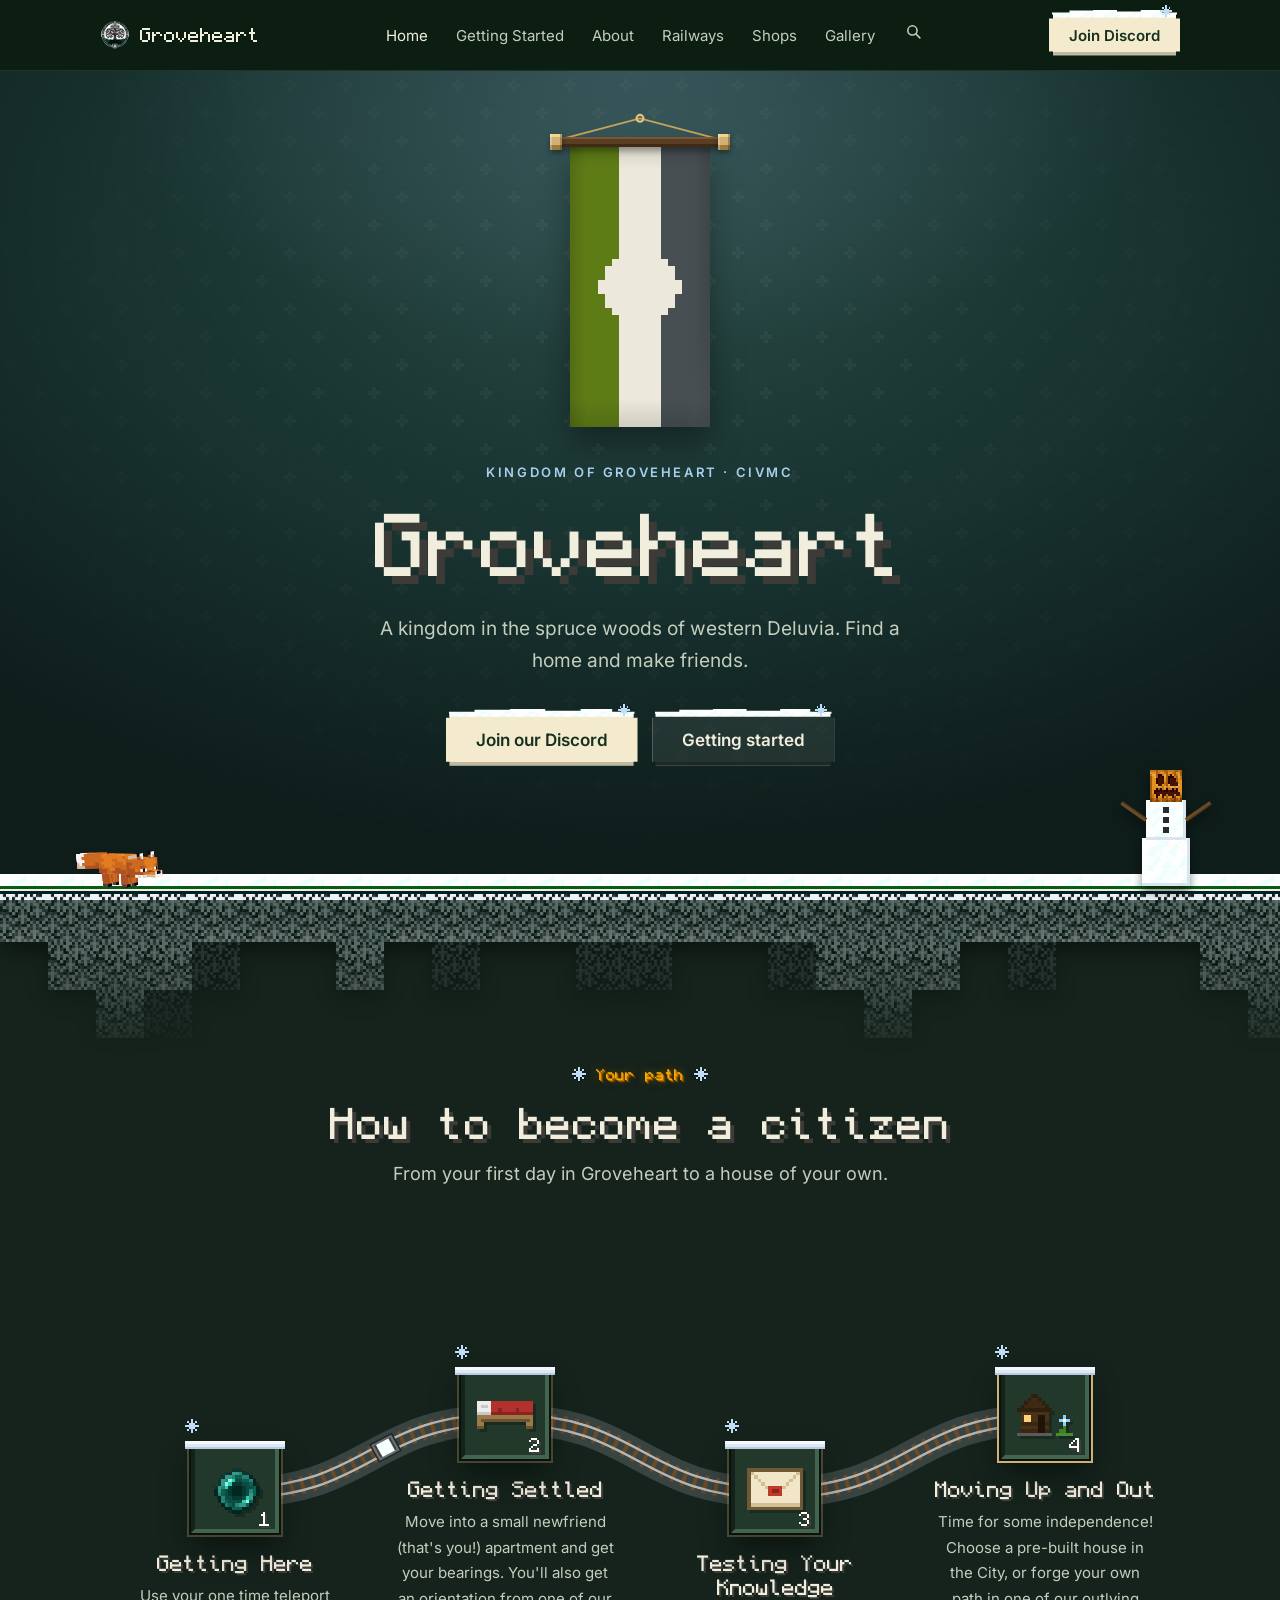
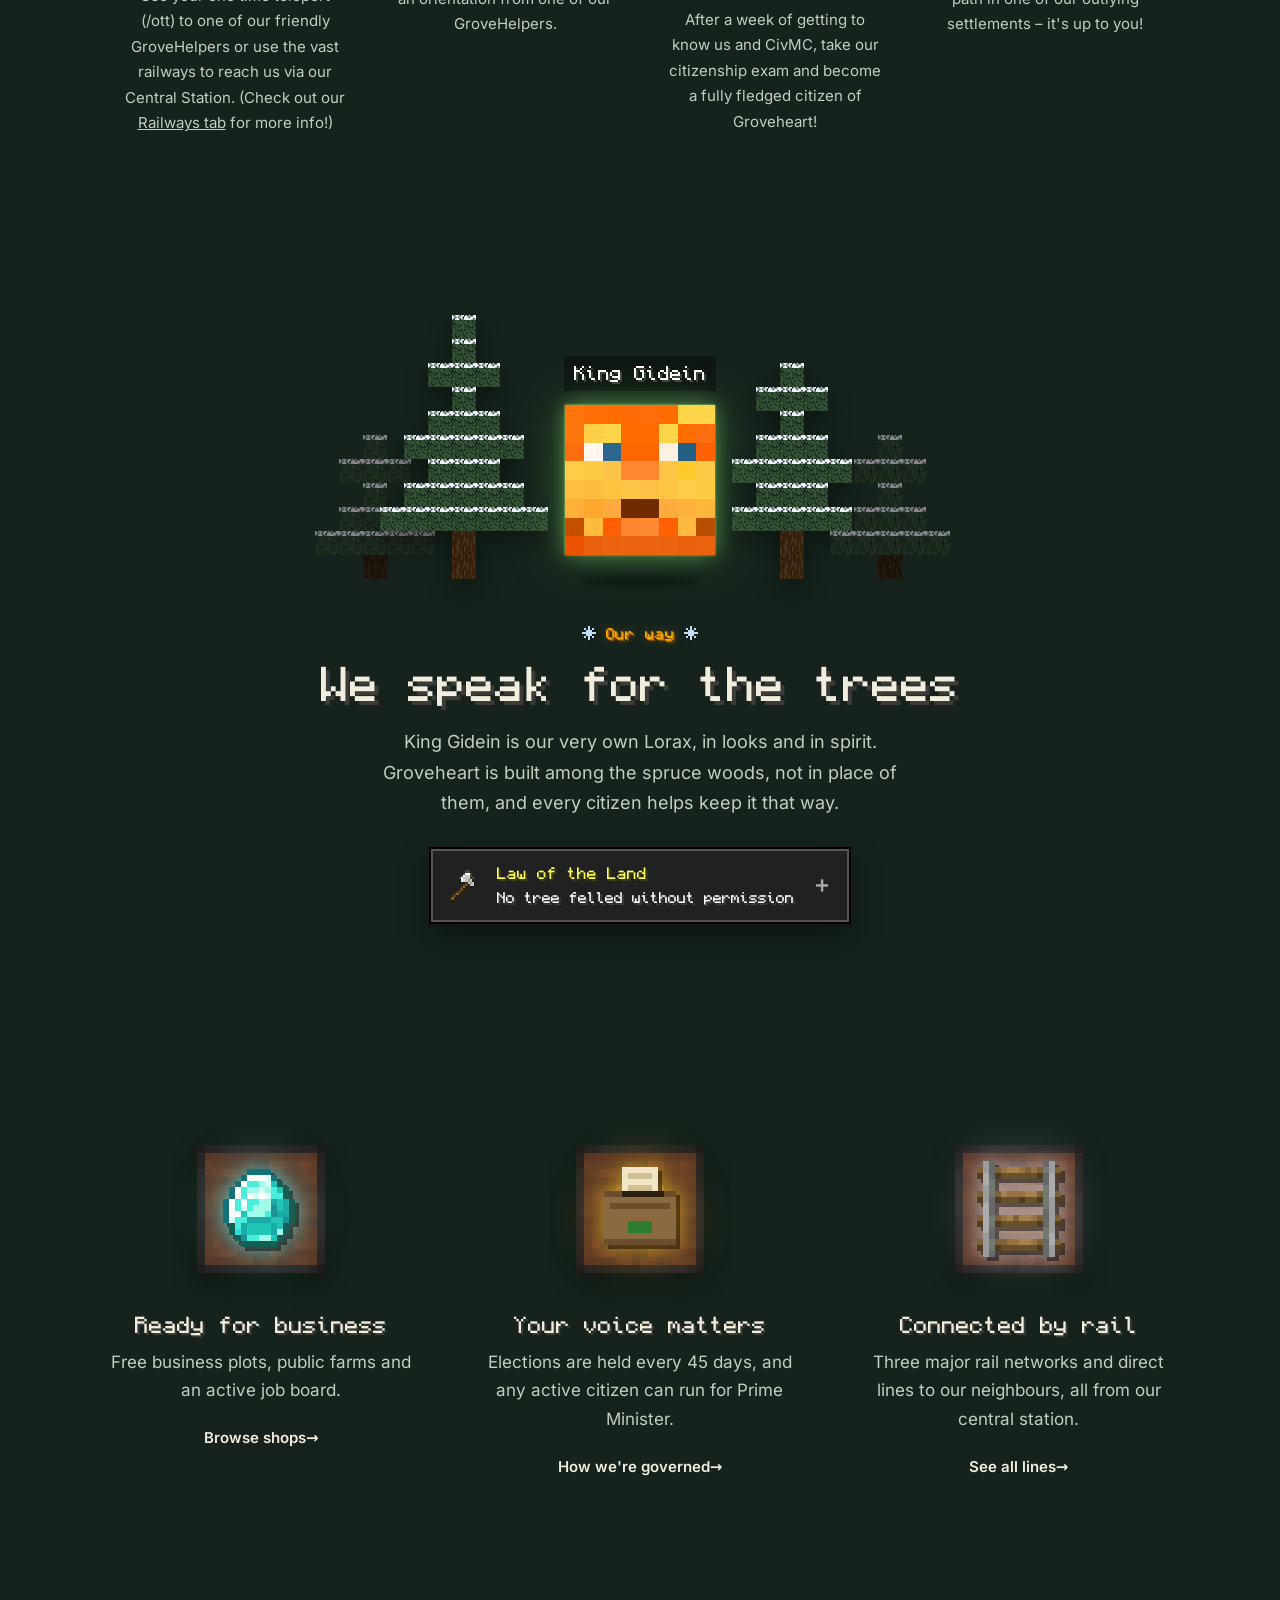
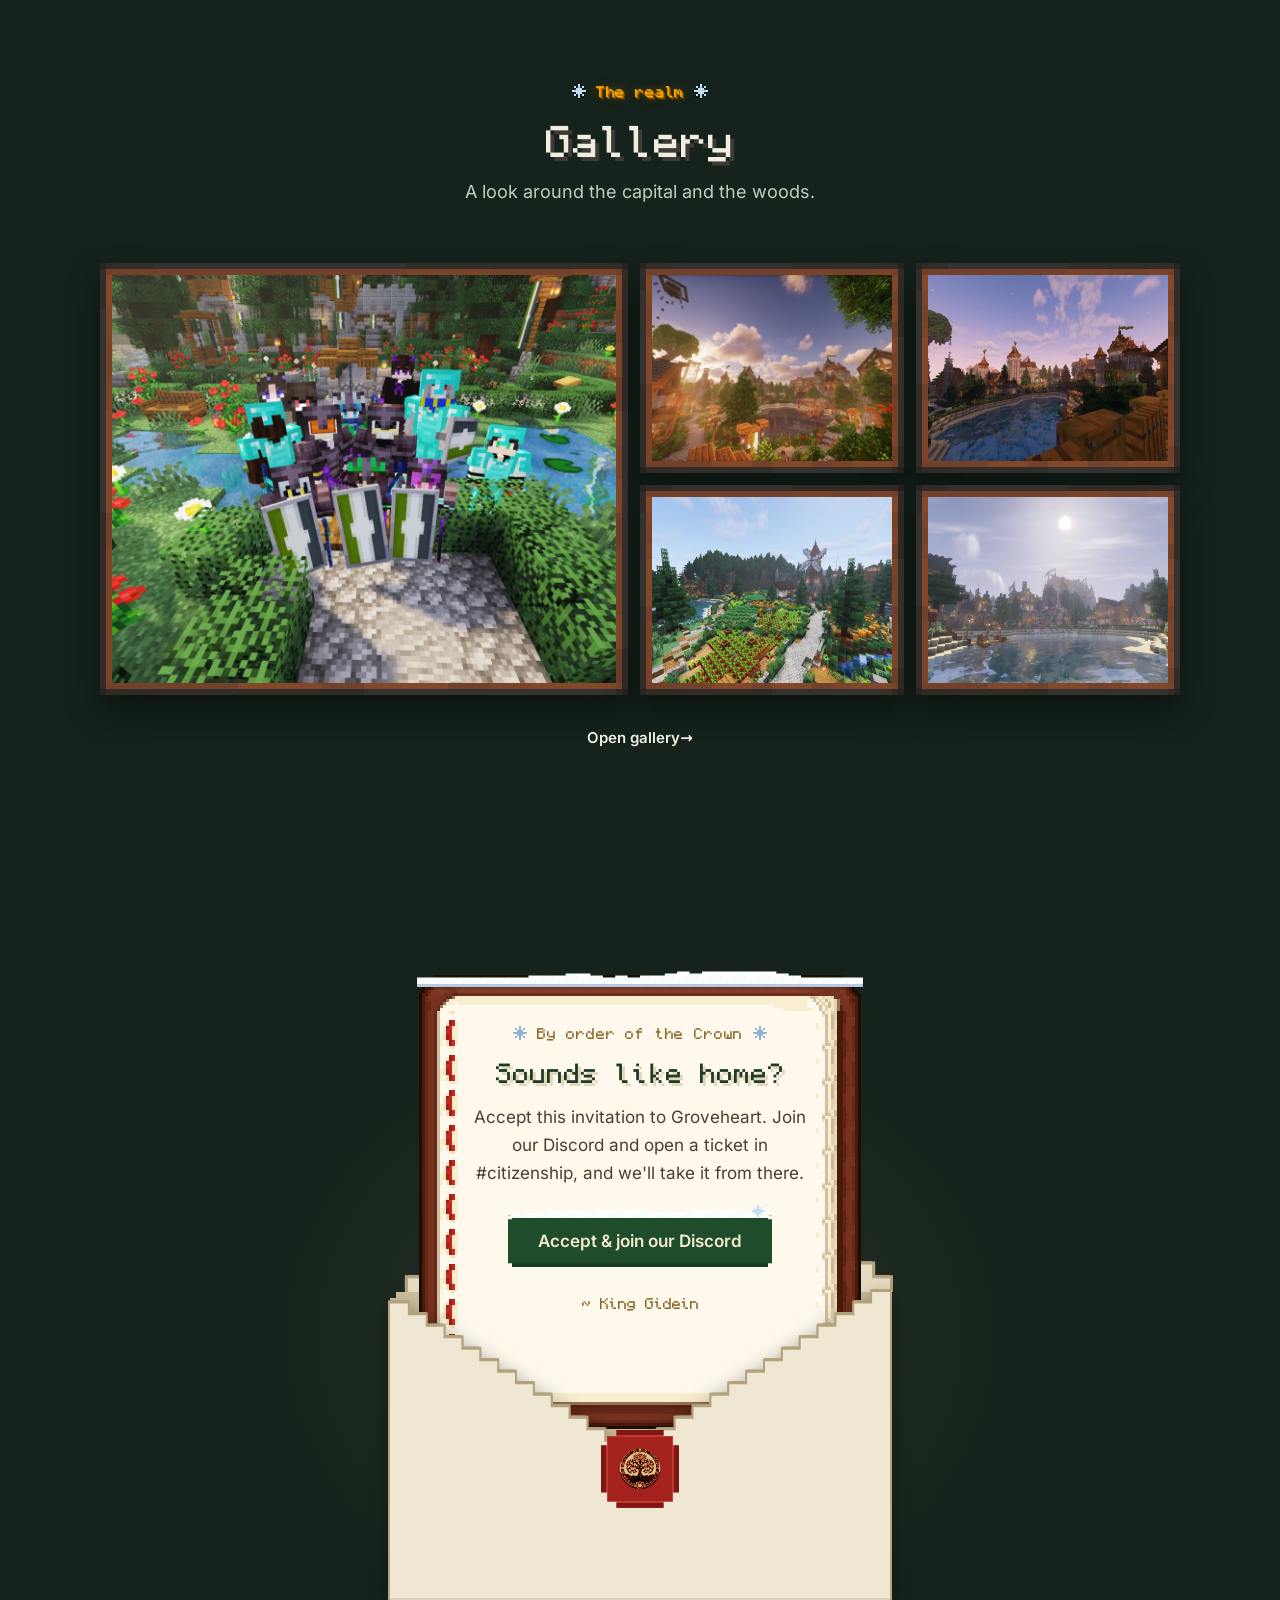
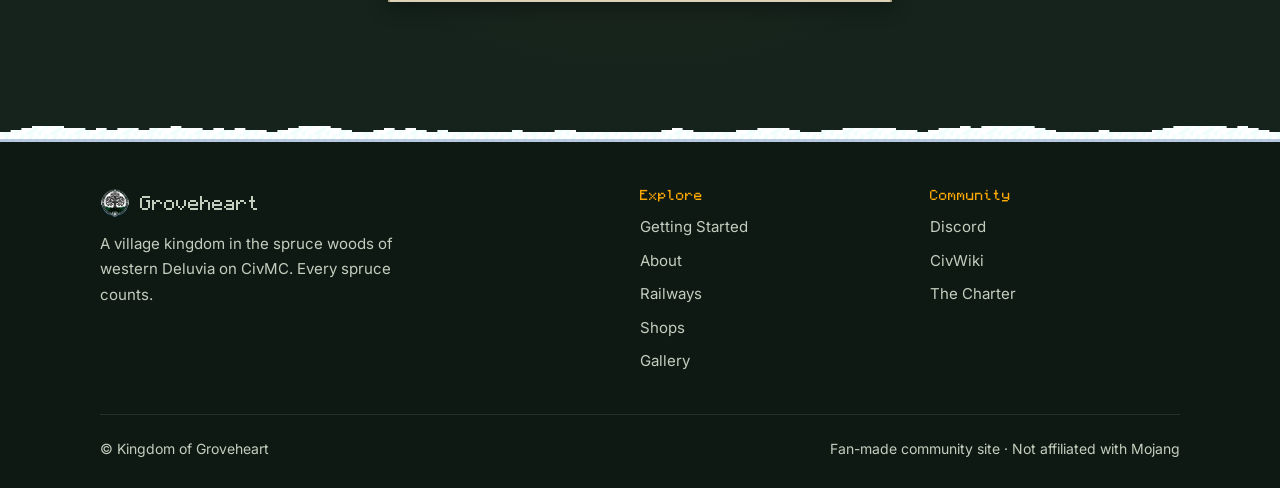
==== commit dfdf0ee6: "Spring and Easter themes, seasonal roadmap and buttons Spring brings cherry blossom petals, a meadow" ====
--- a/index.html
+++ b/index.html
@@ -20,9 +20,9 @@
 <meta http-equiv="Content-Security-Policy" content="default-src 'self'; script-src 'self'; style-src 'self' 'unsafe-inline'; img-src 'self' data:; font-src 'self'; connect-src 'self'; object-src 'none'; base-uri 'self'; form-action 'none'; upgrade-insecure-requests">
 <meta name="referrer" content="strict-origin-when-cross-origin">
 <link rel="stylesheet" href="assets/css/site.css?v=33422d03">
-<link rel="stylesheet" href="assets/css/home.css?v=ca945e2d">
-<link rel="stylesheet" href="assets/css/themes.css?v=40fc9266">
-<script src="assets/js/theme.js?v=017f7e5c"></script>
+<link rel="stylesheet" href="assets/css/home.css?v=ef5ac9b0">
+<link rel="stylesheet" href="assets/css/themes.css?v=12858b55">
+<script src="assets/js/theme.js?v=9a8b7e7a"></script>
 </head>
 <body class="intro">
 
@@ -157,7 +157,7 @@
 <section>
   <div class="wrap features">
     <div class="feature reveal">
-      <div class="stage" style="--glow:rgba(93,224,230,.55)"><div class="frame"><img class="item" src="assets/items/diamond.png?v=2c9d0222" alt=""></div></div>
+      <div class="stage" style="--glow:rgba(93,224,230,.55)"><div class="frame"><img class="item gem" src="assets/items/diamond.png?v=2c9d0222" alt=""></div></div>
       <h3>Ready for business</h3>
       <p>Free business plots, public farms and an active job board.</p>
       <a class="link" href="shops">Browse shops</a>
--- a/assets/css/home.css
+++ b/assets/css/home.css
@@ -142,6 +142,8 @@
   filter: drop-shadow(4px 4px 0 rgba(0,0,0,.45)) drop-shadow(0 0 8px var(--glow)) drop-shadow(0 0 22px var(--glow));
 }
 .feature:hover .stage .item, .feature:hover .stage .picon { transform: scale(1.08) rotate(-6deg); }
+/* The diamond sits low in its texture and casts its shadow down to the right, so it is nudged to look centred */
+.stage .gem { translate: -2px -4px; }
 .feature h3 { font-size: 21px; margin-bottom: 10px; }
 .feature p { color: var(--muted); margin-bottom: 18px; }
 
--- a/assets/css/themes.css
+++ b/assets/css/themes.css
@@ -3,6 +3,7 @@
 
 /* ---------- Autumn: warm evening light with a touch of Halloween dusk ---------- */
 [data-theme~="autumn"] { --path: #DDA15A; }
+[data-theme~="autumn"] .trail .ghost { stroke: rgba(221,161,90,.1); }
 
 [data-theme~="autumn"] .hero,
 [data-theme~="autumn"] .page-hero {
@@ -55,6 +56,44 @@
 .ornament:last-child svg { transform: scaleX(-1); }
 .book .ornament svg { filter: brightness(.8) saturate(1.3); }
 
+/* Buttons: the theme's sprite sits on top of each button (set in theme.js), and in winter a
+   little snow lies on the buttons and the copy buttons in the railway tables. The buttons keep
+   their notched corners; the clip path only leaves room above them for these. */
+[data-theme] .btn, [data-theme] .copy {
+  position: relative;
+  clip-path: polygon(0 -24px, 100% -24px, 100% 0, calc(100% - 4px) 0, calc(100% - 4px) 4px, 100% 4px, 100% calc(100% - 4px), calc(100% - 4px) calc(100% - 4px), calc(100% - 4px) 100%, 4px 100%, 4px calc(100% - 4px), 0 calc(100% - 4px), 0 4px, 4px 4px, 4px 0, 0 0);
+}
+[data-theme] .btn::after {
+  content: ""; position: absolute; bottom: calc(100% - 2px); right: 8px; width: 32px; height: 18px; pointer-events: none;
+  background: var(--button-sprite) right bottom no-repeat; transform: scale(.85); transform-origin: right bottom;
+}
+.btn-sm::after { right: 6px; transform: scale(.7); }
+
+/* Roadmap: things in and beside the track (placed in theme.js) show once it is drawn, the theme's
+   sprite sits on the corner of every step, and in winter snow lies on them */
+.track-deco { position: absolute; inset: 0; pointer-events: none; opacity: 0; transition: opacity .8s 2.2s; }
+.road.shown .track-deco { opacity: 1; }
+.track-deco > span { position: absolute; transform: translate(-50%, -50%); }
+.track-deco > .stand { transform: translate(-50%, -100%); }
+.track-deco svg, .track-deco img { display: block; }
+.track-deco i { display: block; }
+/* A block turned like in the inventory: the side is darker than the front, the top is lightest.
+   The shadow sits on the outer element, because a filter would flatten the 3D faces. */
+.block { --s: 18px; display: block; padding: calc(var(--s) * .5) calc(var(--s) * .2) 0; filter: drop-shadow(0 3px 2px rgba(0,0,0,.4)); }
+.cube { position: relative; display: block; width: var(--s); height: var(--s); transform-style: preserve-3d; transform: rotateX(-30deg) rotateY(-45deg); }
+.block i { position: absolute; inset: 0; background: 0 0/100% no-repeat; image-rendering: pixelated; }
+.block .top { transform: rotateX(90deg) translateZ(calc(var(--s) / 2)); }
+.block .front { transform: translateZ(calc(var(--s) / 2)); filter: brightness(.85); }
+.block .side { transform: rotateY(90deg) translateZ(calc(var(--s) / 2)); filter: brightness(.62); }
+.track-deco .leaf svg { width: 15px; height: 18px; filter: drop-shadow(1px 2px 1px rgba(0,0,0,.3)); }
+[data-theme] .stop .node::before {
+  content: ""; position: absolute; left: -10px; right: -10px; top: -30px; height: 30px; z-index: 1; pointer-events: none;
+  background: var(--button-sprite) 0 0 no-repeat, var(--node-snow, none) 0 22px/100% 8px no-repeat;
+}
+@media (max-width: 760px) {
+  .track-deco { display: none; }
+}
+
 /* Leaves that have settled on the book pages and along the footer */
 .fallen-leaves span { position: absolute; }
 .fallen-leaves svg { display: block; width: 20px; height: 24px; filter: drop-shadow(1px 2px 1px rgba(0,0,0,.3)); }
@@ -72,6 +111,9 @@
 }
 
 /* ---------- Halloween (24 Oct to 7 Nov, on top of autumn): a darker night with a few spooky extras ---------- */
+[data-theme~="halloween"] { --path: #E8862A; }
+[data-theme~="halloween"] .trail .ghost { stroke: rgba(150,90,190,.12); }
+#minecart .glow { filter: drop-shadow(0 0 3px rgba(255,170,60,.8)); }
 [data-theme~="halloween"] .hero,
 [data-theme~="halloween"] .page-hero {
   background:
@@ -126,6 +168,8 @@
 }
 
 /* ---------- Winter (from 15 Nov): snow, frosted leaves, snowy spruces and a snow golem ---------- */
+[data-theme~="winter"] { --path: #A9CFEF; --node-snow: linear-gradient(#F4F8FF 0 3px, #DDE8F5 0 6px, #B9CBE2 0); }
+[data-theme~="winter"] .trail .ghost { stroke: rgba(236,242,255,.16); }
 [data-theme~="winter"] .hero,
 [data-theme~="winter"] .page-hero {
   background:
@@ -170,6 +214,13 @@
 .paw.far { bottom: 6px; }
 @keyframes paw-fade { to { opacity: 0; } }
 
+[data-theme~="winter"] .btn::before, [data-theme~="winter"] .copy::before {
+  content: ""; position: absolute; left: 3px; right: 3px; top: -5px; height: 8px; pointer-events: none;
+  background: url(../blocks/snow.png) 0 0/24px; image-rendering: pixelated;
+  clip-path: polygon(0 3px, 14% 3px, 14% 1px, 33% 1px, 33% 0, 52% 0, 52% 2px, 71% 2px, 71% 0, 88% 0, 88% 3px, 100% 3px, 100% 100%, 0 100%);
+}
+[data-theme~="winter"] .copy::before { left: 2px; right: 2px; top: -3px; height: 5px; clip-path: polygon(0 2px, 30% 2px, 30% 0, 70% 0, 70% 1px, 100% 1px, 100% 100%, 0 100%); }
+
 /* Snow on top of the book pages, and a snow layer along the top of the footer */
 .book > .snowcap { inset: -46px -44px auto; height: 16px; filter: drop-shadow(0 2px 1px rgba(0,0,0,.25)); }
 footer > .snow-layer { inset: -6px 0 auto; height: 16px; background: none; box-shadow: none; }
@@ -179,6 +230,9 @@
 }
 
 /* ---------- Christmas (18 to 27 Dec, on top of winter) ---------- */
+[data-theme~="christmas"] { --path: #E57A6E; }
+.bulb { display: block; width: 4px; height: 6px; background: var(--c); box-shadow: 0 0 6px var(--c); animation: bulb 2.4s ease-in-out calc(var(--i) * -.6s) infinite alternate; }
+@keyframes bulb { from { opacity: .55; } to { opacity: 1; } }
 .lights {
   position: absolute; left: 0; right: 0; top: 0; height: 34px; z-index: 1; pointer-events: none;
   background: url("data:image/svg+xml,%3Csvg xmlns='http://www.w3.org/2000/svg' width='160' height='34' shape-rendering='crispEdges'%3E%3Cpath d='M0 3 Q20 16 40 3 Q60 16 80 3 Q100 16 120 3 Q140 16 160 3' fill='none' stroke='%231E2420' stroke-width='2' shape-rendering='auto'/%3E%3Crect x='18' y='9' width='4' height='3' fill='%235A5F5B'/%3E%3Crect x='17' y='12' width='6' height='8' fill='%23E0514A'/%3E%3Crect x='18' y='13' width='2' height='3' fill='%23FFFFFF' fill-opacity='.55'/%3E%3Crect x='58' y='9' width='4' height='3' fill='%235A5F5B'/%3E%3Crect x='57' y='12' width='6' height='8' fill='%23F0C040'/%3E%3Crect x='58' y='13' width='2' height='3' fill='%23FFFFFF' fill-opacity='.55'/%3E%3Crect x='98' y='9' width='4' height='3' fill='%235A5F5B'/%3E%3Crect x='97' y='12' width='6' height='8' fill='%2358B6E0'/%3E%3Crect x='98' y='13' width='2' height='3' fill='%23FFFFFF' fill-opacity='.55'/%3E%3Crect x='138' y='9' width='4' height='3' fill='%235A5F5B'/%3E%3Crect x='137' y='12' width='6' height='8' fill='%237ACB5B'/%3E%3Crect x='138' y='13' width='2' height='3' fill='%23FFFFFF' fill-opacity='.55'/%3E%3C/svg%3E") 0 0/160px 34px repeat-x;
@@ -189,19 +243,22 @@
 .tree-star svg { display: block; width: calc(var(--b) * 1.1); height: calc(var(--b) * 1.1); margin-bottom: calc(var(--b) / -4); filter: drop-shadow(0 0 6px rgba(244,197,66,.7)); }
 .bauble { position: absolute; z-index: 2; width: calc(var(--b) / 4); height: calc(var(--b) / 4); background: var(--c); box-shadow: 0 0 5px var(--c); }
 .hat-wrap { position: relative; display: block; }
-.santa-hat { position: absolute; left: 50%; bottom: calc(100% - 26px); width: 138px; height: 104px; transform: translateX(-38%) rotate(-10deg); filter: drop-shadow(0 4px 4px rgba(0,0,0,.35)); }
-[data-theme~="christmas"] .grove .bob { gap: 92px !important; }
+.santa-hat { position: absolute; left: 50%; bottom: calc(100% - 16px); width: 169px; height: 91px; transform: translateX(-50%) rotate(-3deg); filter: drop-shadow(0 4px 4px rgba(0,0,0,.35)); }
+[data-theme~="christmas"] .grove .bob { gap: 84px !important; }
 /* Holly on the book pages and next to the seal of the invitation */
 .holly svg { position: absolute; filter: drop-shadow(1px 2px 1px rgba(0,0,0,.35)); }
-.book > .holly svg { top: -46px; left: -44px; transform: rotate(-14deg); }
+.book > .holly svg { top: -42px; left: -44px; }
 .envelope > .holly { z-index: 6; }
-.envelope > .holly svg { left: calc(50% - 82px); top: calc(57% - 58px); transform: rotate(-16deg); }
+.envelope > .holly svg { left: calc(50% - 84px); top: calc(57% - 54px); }
 
 /* ---------- New Year (28 Dec to 7 Jan, on top of winter): soft pixel fireworks ---------- */
+[data-theme~="newyear"] { --path: #F0C040; }
+.sparkle { animation: twinkle 3s ease-in-out calc(var(--i) * -.5s) infinite; }
+@keyframes twinkle { 0%, 100% { opacity: .35; transform: scale(.8); } 50% { opacity: 1; transform: none; } }
 .hero > .fireworks, .page-hero > .fireworks { position: absolute; inset: 0; z-index: 0; overflow: hidden; pointer-events: none; }
 .fireworks span { position: absolute; width: 150px; height: 150px; margin: -75px 0 0 -75px; opacity: 0; filter: drop-shadow(0 0 6px var(--c)); animation: burst 7s ease-out var(--delay) infinite; }
 .fireworks svg { display: block; width: 100%; height: 100%; }
-.rocket img { position: absolute; top: -60px; left: -46px; width: 64px; height: 64px; image-rendering: pixelated; transform: rotate(-8deg); filter: drop-shadow(1px 2px 1px rgba(0,0,0,.35)); }
+.rocket img { position: absolute; top: -60px; left: -46px; width: 64px; height: 64px; image-rendering: pixelated; filter: drop-shadow(1px 2px 1px rgba(0,0,0,.35)); }
 @keyframes burst {
   0%   { opacity: 0; transform: scale(.15); }
   4%   { opacity: 1; transform: scale(.35); }
@@ -217,3 +274,102 @@
 @media (prefers-reduced-motion: reduce) {
   .fireworks { display: none; }
 }
+
+/* ---------- Spring (20 Mar to 20 Jun): fresh leaves and cherry blossom, flowers and a bee ---------- */
+[data-theme~="spring"] { --path: #F2A7C6; }
+[data-theme~="spring"] .trail .ghost { stroke: rgba(140,200,110,.1); }
+.track-deco .plant { width: 22px; height: 22px; image-rendering: pixelated; }
+.track-deco .tuft { transform-origin: 50% 100%; animation: sway 2.8s ease-in-out calc(var(--x) * .03s - 4s) infinite alternate; }
+[data-theme~="spring"] .hero,
+[data-theme~="spring"] .page-hero {
+  background:
+    radial-gradient(ellipse 60% 50% at 50% 0%, rgba(255,222,160,.15), transparent 70%),
+    radial-gradient(ellipse 85% 50% at 50% 105%, rgba(240,150,190,.16), transparent 70%),
+    radial-gradient(ellipse 55% 60% at 50% 12%, rgba(150,210,140,.1), transparent 70%),
+    radial-gradient(ellipse 90% 90% at 50% 20%, #2F4F33, #22402B 45%, #13241A 85%);
+}
+[data-theme~="spring"] .canopy i { --leaf: #7DBE5A; --leaf-back: #2F5A2C; }
+[data-theme~="spring"] .canopy i[data-tone="1"] { --leaf: #F3A6C6; --leaf-back: #8C4A6A; }
+[data-theme~="spring"] .canopy i[data-tone="2"] { --leaf: #95CC62; --leaf-back: #3A6632; }
+[data-theme~="spring"] .canopy i[data-tone="3"] { --leaf: #F7C4DA; --leaf-back: #93587A; }
+.falling.petals svg { width: 8px; height: 8px; animation-duration: 3s; }
+
+/* A meadow along the edge. It fades in from left to right once the edge is on screen, the plants
+   sway in the wind (see meadow() in theme.js) and the bee flies a loop above them. */
+.meadow img { position: absolute; bottom: 0; z-index: 2; image-rendering: pixelated; filter: none; transform-origin: 50% 100%;
+              animation: fade-in 1.2s ease-out calc(.2s + var(--x) * 10ms) both, sway 2.8s ease-in-out calc(var(--x) * .03s - 4s) infinite alternate; }
+.meadow img.back { z-index: 0; filter: brightness(.72) saturate(.9); }
+@keyframes sway {
+  from { transform: rotate(calc(var(--sway) * -.5deg)) scaleX(var(--flip)); }
+  to   { transform: rotate(calc(var(--sway) * 1deg)) scaleX(var(--flip)); }
+}
+.meadow { overflow-x: clip; }
+@keyframes fade-in { from { opacity: 0; } }
+.meadow > .bee { z-index: 3; width: 30px; height: 18px; animation: bee-fly 10s ease-in-out infinite; }
+.bee svg { position: absolute; inset: 0; width: 100%; height: 100%; animation: flap .16s linear infinite; }
+.bee .down { animation-delay: -.08s; }
+@keyframes bee-fly {
+  0%   { transform: translate(-10px, -64px); }
+  22%  { transform: translate(50px, -86px); }
+  42%  { transform: translate(104px, -52px); }
+  46%  { transform: translate(106px, -46px) scaleX(-1); }
+  64%  { transform: translate(50px, -34px) scaleX(-1); }
+  70%  { transform: translate(44px, -38px) scaleX(-1); }
+  90%  { transform: translate(-16px, -56px) scaleX(-1); }
+  94%  { transform: translate(-18px, -60px); }
+  100% { transform: translate(-10px, -64px); }
+}
+
+/* Flowers on the book pages, and the meadow again along the top of the footer */
+.posy img { position: absolute; width: 56px; height: 56px; image-rendering: pixelated; filter: drop-shadow(1px 2px 1px rgba(0,0,0,.3)); }
+footer > .meadow { inset: 0 0 auto; height: 0; z-index: 1; }
+footer > .meadow img { bottom: -3px; }
+
+@media (prefers-reduced-motion: reduce) {
+  .bee { display: none; }
+  .meadow img { animation: none; }
+}
+
+/* ---------- Easter (a week either side of Easter Sunday, on top of spring) ---------- */
+[data-theme~="easter"] { --path: #F6D46B; }
+[data-theme~="easter"] .hero,
+[data-theme~="easter"] .page-hero {
+  background:
+    radial-gradient(ellipse 60% 50% at 50% 0%, rgba(255,226,170,.17), transparent 70%),
+    radial-gradient(ellipse 50% 40% at 20% 100%, rgba(170,210,245,.12), transparent 70%),
+    radial-gradient(ellipse 50% 40% at 80% 100%, rgba(240,160,200,.16), transparent 70%),
+    radial-gradient(ellipse 90% 90% at 50% 20%, #31523A, #24432F 45%, #14261C 85%);
+}
+/* A rabbit hopping along the bottom edge */
+.hero > .rabbit, .page-hero > .rabbit { position: absolute; left: 0; bottom: 2px; z-index: 1; pointer-events: none; animation: rabbit-run 32s linear -9s infinite; }
+.rabbit svg { display: block; filter: drop-shadow(0 4px 3px rgba(0,0,0,.35)); animation: hop .5s infinite; }
+@keyframes rabbit-run { from { transform: translateX(-60px); } to { transform: translateX(calc(100vw + 60px)); } }
+@keyframes hop {
+  0%   { transform: translateY(0); animation-timing-function: ease-out; }
+  45%  { transform: translateY(-16px); animation-timing-function: ease-in; }
+  90%, 100% { transform: translateY(0); }
+}
+/* Eggs hidden in the meadows, between the back and the front row */
+.meadow .egg { position: absolute; bottom: 0; z-index: 1; animation: fade-in 1s ease-out calc(1s + var(--i, 0) * .2s) both; }
+footer > .meadow .egg { bottom: -3px; }
+.egg svg { display: block; filter: drop-shadow(0 3px 2px rgba(0,0,0,.35)); }
+
+/* Eggs hanging on the spruces and bunny ears for the King */
+.tree-egg { position: absolute; z-index: 2; transform: translateX(-50%); }
+.tree-egg::before { content: ""; position: absolute; left: 50%; bottom: 100%; width: 1px; height: 5px; background: rgba(244,241,234,.6); }
+.tree-egg svg { display: block; filter: drop-shadow(0 2px 2px rgba(0,0,0,.35)); }
+.bunny-ears { position: absolute; left: 50%; bottom: calc(100% - 18px); width: 112px; height: 80px; transform: translateX(-50%); filter: drop-shadow(0 4px 4px rgba(0,0,0,.35)); }
+[data-theme~="easter"] .grove .bob { gap: 76px !important; }
+
+/* A painted egg on each book page */
+.easter-egg svg { position: absolute; top: -52px; right: -26px; filter: drop-shadow(1px 2px 1px rgba(0,0,0,.35)); }
+
+@media (max-width: 900px) {
+  .tree-egg svg { width: 7px; height: 9px; }
+}
+@media (max-width: 600px) {
+  .ground .egg svg { width: 14px; height: 18px; }
+}
+@media (prefers-reduced-motion: reduce) {
+  .rabbit { display: none; }
+}
